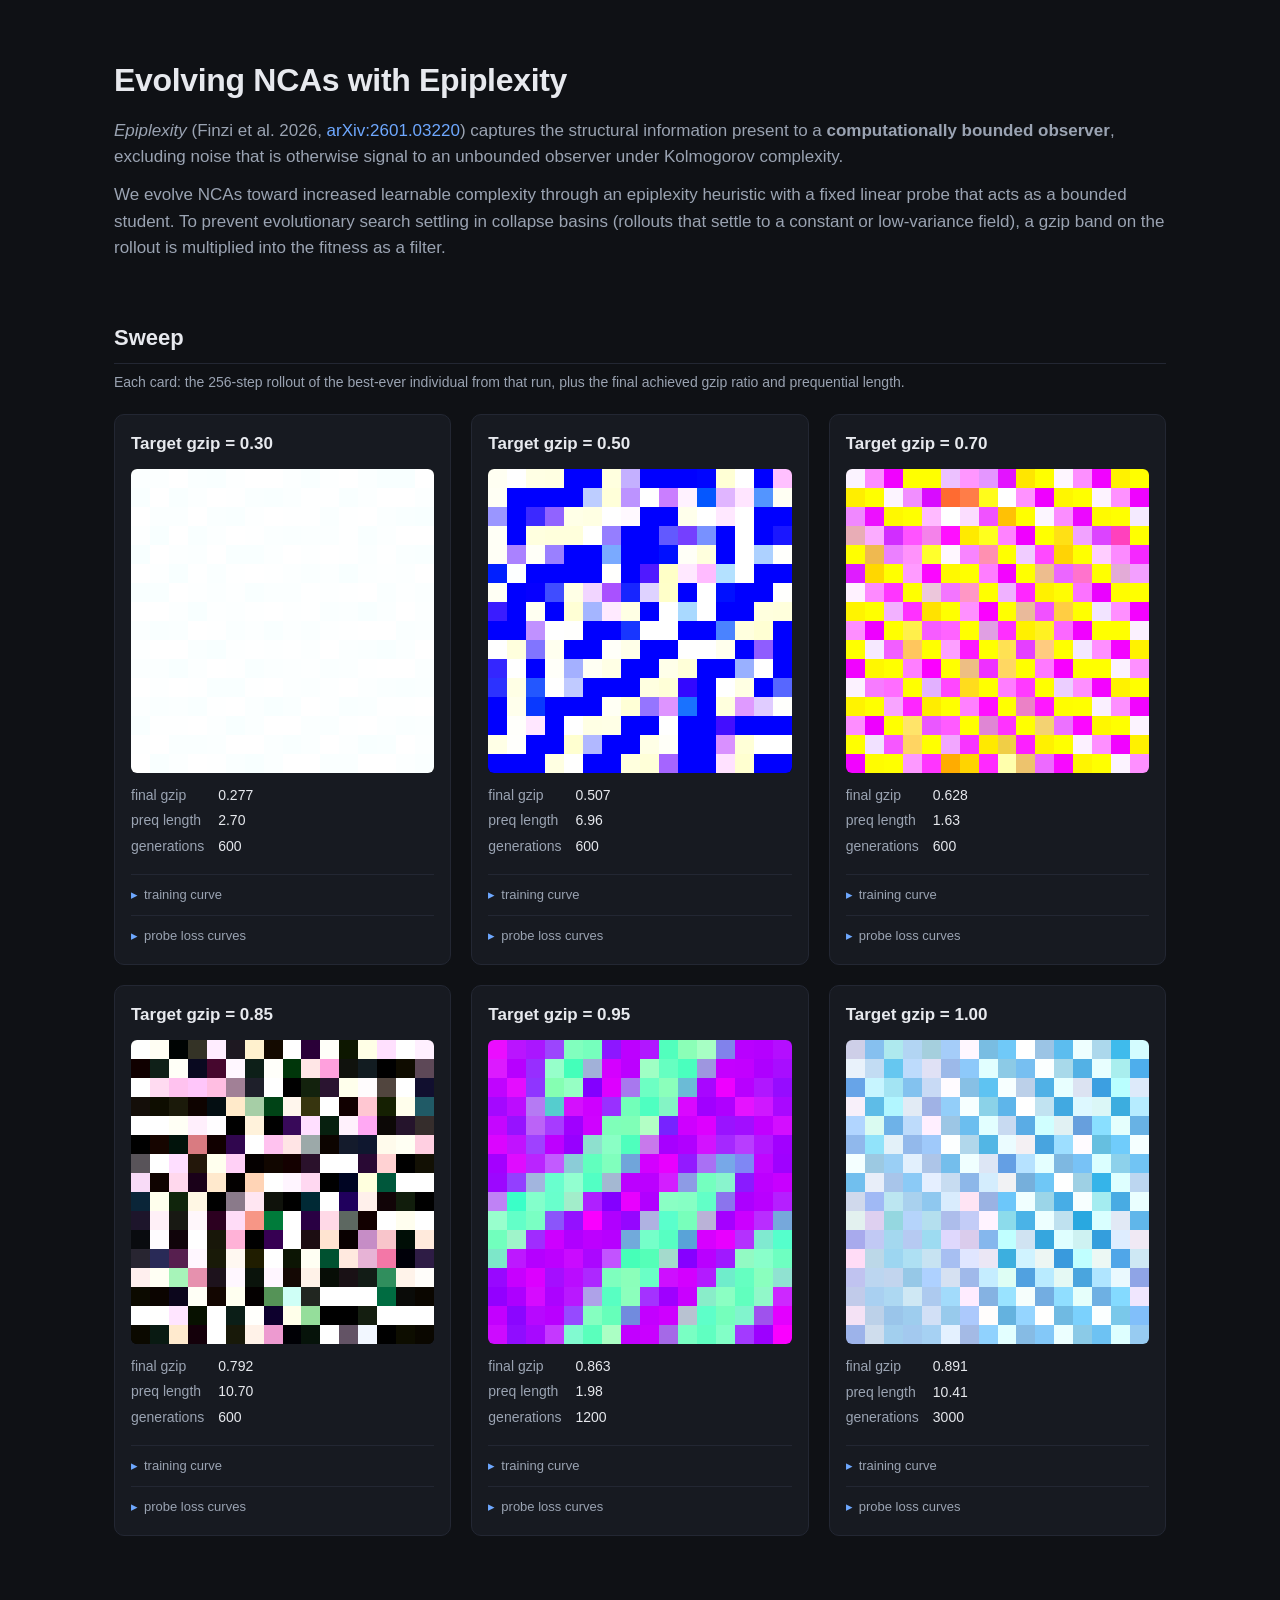
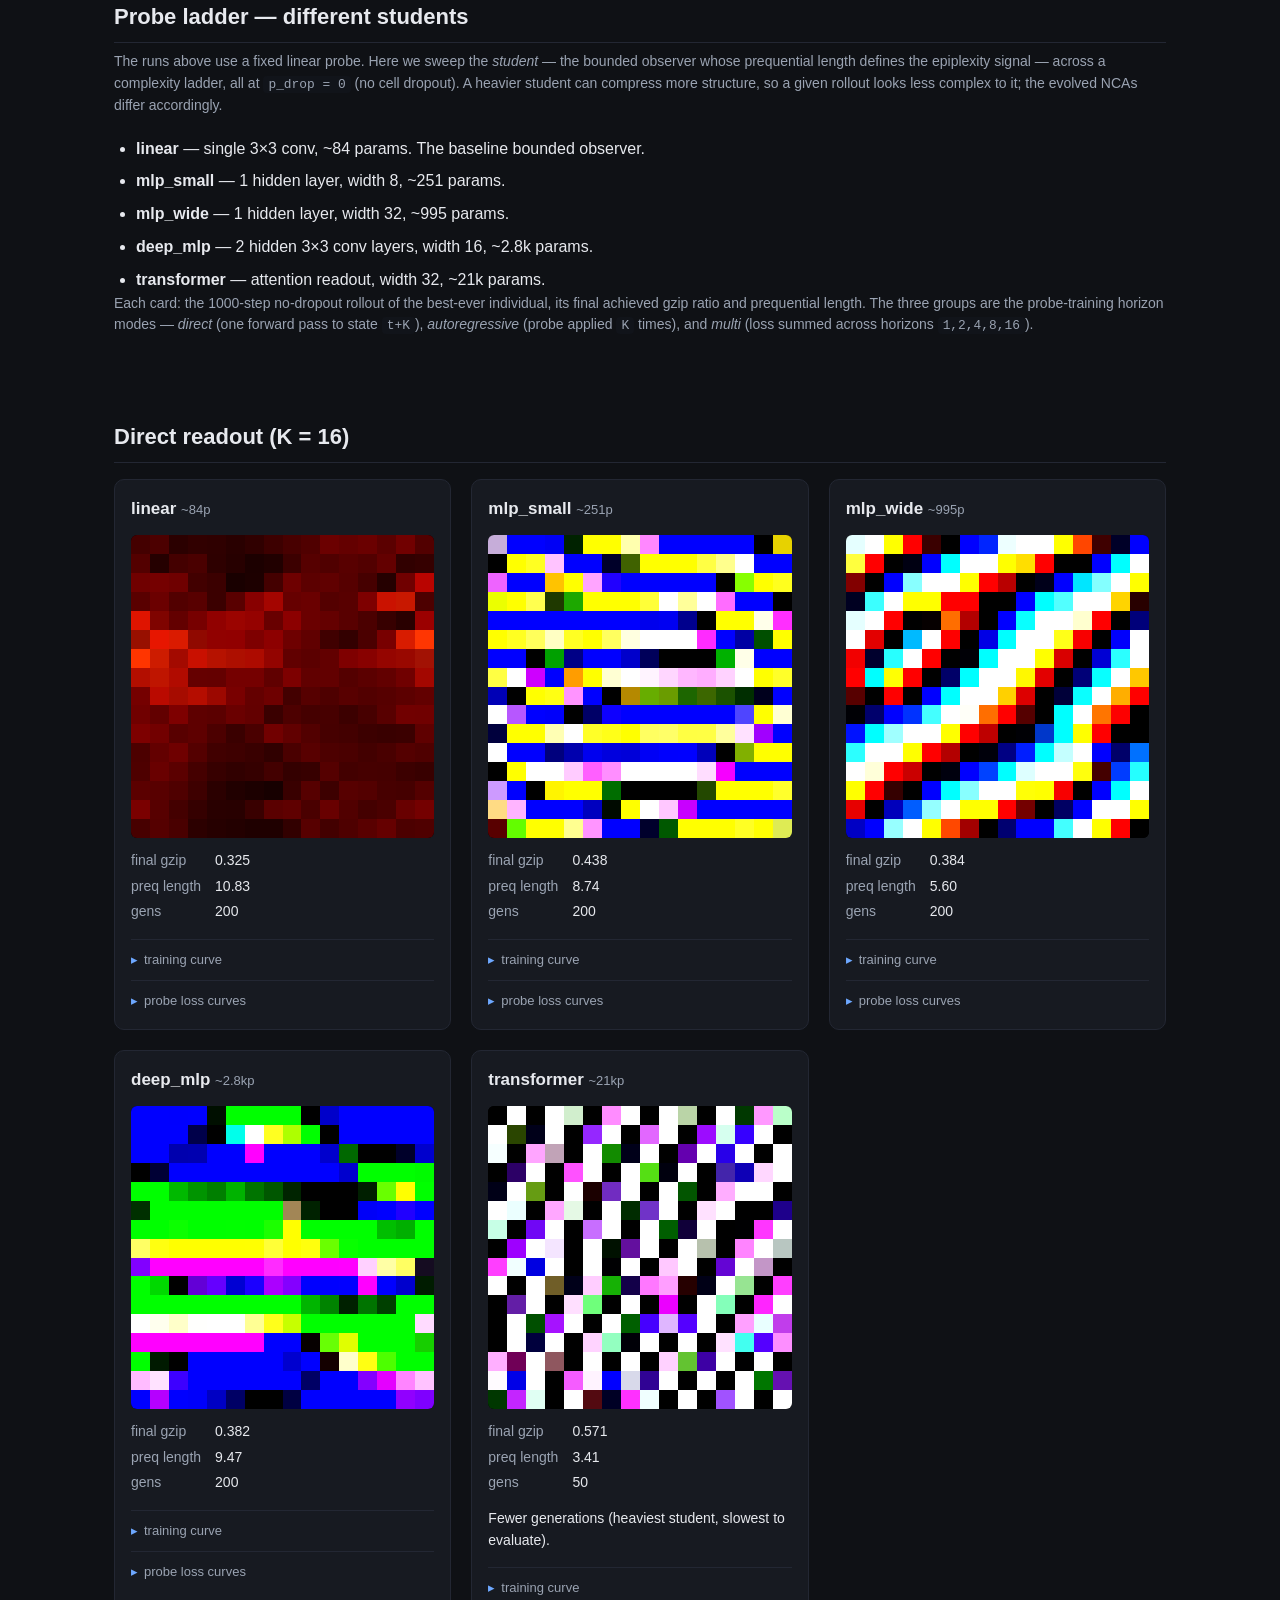
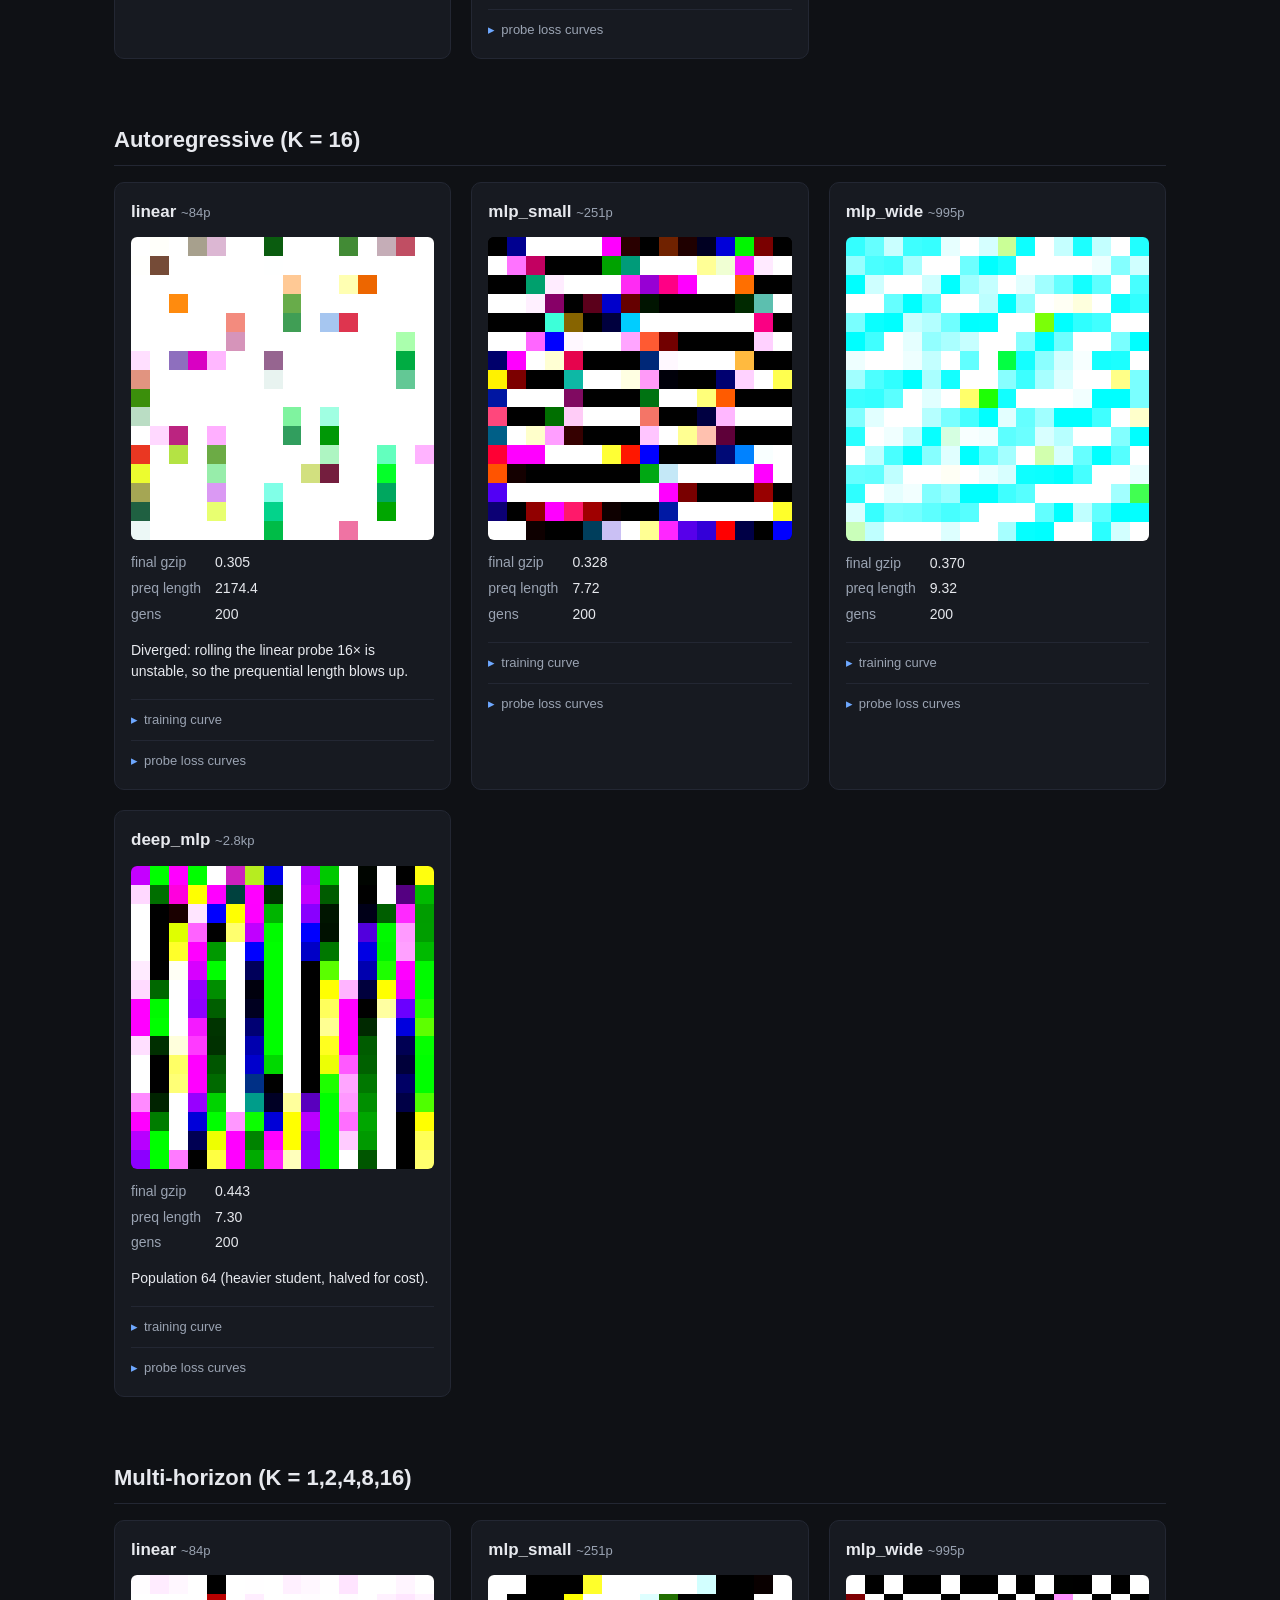
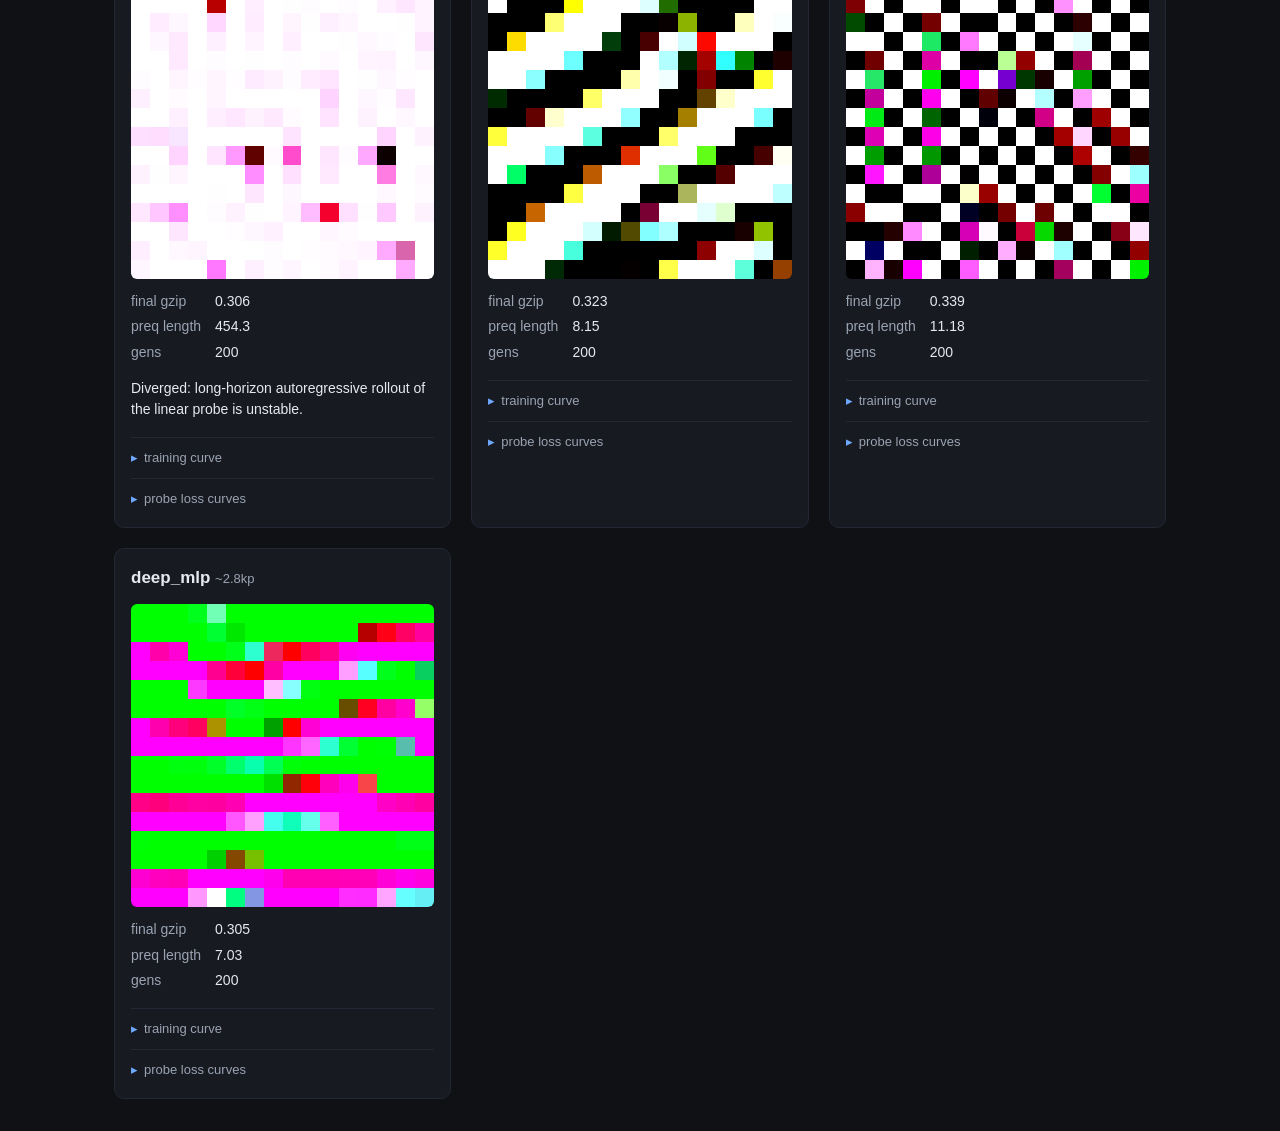
==== index.html @ 1b09385d "Add probe-ladder sweep section (different students) to gh-pages Adds Direct/Autoregressive/Multi-hor" ====
<!doctype html>
<html lang="en">
<head>
<meta charset="utf-8" />
<meta name="viewport" content="width=device-width, initial-scale=1" />
<meta name="robots" content="noindex, nofollow, noarchive, nosnippet" />
<meta name="googlebot" content="noindex, nofollow, noarchive, nosnippet" />
<title>Evolving NCAs with Epiplexity</title>
<link rel="stylesheet" href="style.css" />
</head>
<body>
<header>
  <h1>Evolving NCAs with Epiplexity</h1>
  <p class="lede">
    <em>Epiplexity</em> (Finzi et&nbsp;al.&nbsp;2026,
    <a href="https://arxiv.org/abs/2601.03220">arXiv:2601.03220</a>) captures
    the structural information present to a
    <strong>computationally bounded observer</strong>, excluding noise that
    is otherwise signal to an unbounded observer under Kolmogorov
    complexity.
  </p>
  <p class="lede">
    We evolve NCAs toward increased learnable complexity through an
    epiplexity heuristic with a fixed linear probe that acts as a bounded
    student. To prevent evolutionary search settling in collapse basins
    (rollouts that settle to a constant or low-variance field), a gzip band
    on the rollout is multiplied into the fitness as a filter.
  </p>
</header>

<section class="gallery">
  <h2>Sweep</h2>
  <p class="hint">
    Each card: the 256-step rollout of the best-ever individual from that run,
    plus the final achieved gzip ratio and prequential length.
  </p>

  <div class="cards">

    <article class="card">
      <h3>Target gzip = 0.30</h3>
      <img src="gifs/torch_pdrop0/target03_256.gif" alt="target 0.30 rollout" loading="lazy" />
      <dl>
        <dt>final gzip</dt><dd>0.277</dd>
        <dt>preq length</dt><dd>2.70</dd>
        <dt>generations</dt><dd>600</dd>
      </dl>
      <details class="card-plot">
        <summary>training curve</summary>
        <img src="img/torch_pdrop0/target03_curve.png" alt="target 0.30 training curve" loading="lazy" />
      </details>
      <details class="card-plot">
        <summary>probe loss curves</summary>
        <img src="img/torch_pdrop0/target03_probe.png" alt="target 0.30 probe loss curves" loading="lazy" />
      </details>
    </article>

    <article class="card">
      <h3>Target gzip = 0.50</h3>
      <img src="gifs/torch_pdrop0/target05_256.gif" alt="target 0.50 rollout" loading="lazy" />
      <dl>
        <dt>final gzip</dt><dd>0.507</dd>
        <dt>preq length</dt><dd>6.96</dd>
        <dt>generations</dt><dd>600</dd>
      </dl>
      <details class="card-plot">
        <summary>training curve</summary>
        <img src="img/torch_pdrop0/target05_curve.png" alt="target 0.50 training curve" loading="lazy" />
      </details>
      <details class="card-plot">
        <summary>probe loss curves</summary>
        <img src="img/torch_pdrop0/target05_probe.png" alt="target 0.50 probe loss curves" loading="lazy" />
      </details>
    </article>

    <article class="card">
      <h3>Target gzip = 0.70</h3>
      <img src="gifs/torch_pdrop0/target07_256.gif" alt="target 0.70 rollout" loading="lazy" />
      <dl>
        <dt>final gzip</dt><dd>0.628</dd>
        <dt>preq length</dt><dd>1.63</dd>
        <dt>generations</dt><dd>600</dd>
      </dl>
      <details class="card-plot">
        <summary>training curve</summary>
        <img src="img/torch_pdrop0/target07_curve.png" alt="target 0.70 training curve" loading="lazy" />
      </details>
      <details class="card-plot">
        <summary>probe loss curves</summary>
        <img src="img/torch_pdrop0/target07_probe.png" alt="target 0.70 probe loss curves" loading="lazy" />
      </details>
    </article>

    <article class="card">
      <h3>Target gzip = 0.85</h3>
      <img src="gifs/torch_pdrop0/target085_256.gif" alt="target 0.85 rollout" loading="lazy" />
      <dl>
        <dt>final gzip</dt><dd>0.792</dd>
        <dt>preq length</dt><dd>10.70</dd>
        <dt>generations</dt><dd>600</dd>
      </dl>
      <details class="card-plot">
        <summary>training curve</summary>
        <img src="img/torch_pdrop0/target085_curve.png" alt="target 0.85 training curve" loading="lazy" />
      </details>
      <details class="card-plot">
        <summary>probe loss curves</summary>
        <img src="img/torch_pdrop0/target085_probe.png" alt="target 0.85 probe loss curves" loading="lazy" />
      </details>
    </article>

    <article class="card">
      <h3>Target gzip = 0.95</h3>
      <img src="gifs/torch_pdrop0/target095_256.gif" alt="target 0.95 rollout" loading="lazy" />
      <dl>
        <dt>final gzip</dt><dd>0.863</dd>
        <dt>preq length</dt><dd>1.98</dd>
        <dt>generations</dt><dd>1200</dd>
      </dl>
      <details class="card-plot">
        <summary>training curve</summary>
        <img src="img/torch_pdrop0/target095_curve.png" alt="target 0.95 training curve" loading="lazy" />
      </details>
      <details class="card-plot">
        <summary>probe loss curves</summary>
        <img src="img/torch_pdrop0/target095_probe.png" alt="target 0.95 probe loss curves" loading="lazy" />
      </details>
    </article>

    <article class="card">
      <h3>Target gzip = 1.00</h3>
      <img src="gifs/torch_pdrop0/target10_256.gif" alt="target 1.00 rollout" loading="lazy" />
      <dl>
        <dt>final gzip</dt><dd>0.891</dd>
        <dt>preq length</dt><dd>10.41</dd>
        <dt>generations</dt><dd>3000</dd>
      </dl>
      <details class="card-plot">
        <summary>training curve</summary>
        <img src="img/torch_pdrop0/target10_curve.png" alt="target 1.00 training curve" loading="lazy" />
      </details>
      <details class="card-plot">
        <summary>probe loss curves</summary>
        <img src="img/torch_pdrop0/target10_probe.png" alt="target 1.00 probe loss curves" loading="lazy" />
      </details>
    </article>

  </div>
</section>

<section class="methods">
  <h2>Probe ladder &mdash; different students</h2>
  <p class="hint">
    The runs above use a fixed linear probe. Here we sweep the <em>student</em>
    &mdash; the bounded observer whose prequential length defines the epiplexity
    signal &mdash; across a complexity ladder, all at <code>p_drop = 0</code>
    (no cell dropout). A heavier student can compress more structure, so a given
    rollout looks less complex to it; the evolved NCAs differ accordingly.
  </p>
  <ul>
    <li><strong>linear</strong> &mdash; single 3&times;3 conv, ~84 params. The baseline bounded observer.</li>
    <li><strong>mlp_small</strong> &mdash; 1 hidden layer, width 8, ~251 params.</li>
    <li><strong>mlp_wide</strong> &mdash; 1 hidden layer, width 32, ~995 params.</li>
    <li><strong>deep_mlp</strong> &mdash; 2 hidden 3&times;3 conv layers, width 16, ~2.8k params.</li>
    <li><strong>transformer</strong> &mdash; attention readout, width 32, ~21k params.</li>
  </ul>
  <p class="hint">
    Each card: the 1000-step no-dropout rollout of the best-ever individual,
    its final achieved gzip ratio and prequential length. The three groups are
    the probe-training horizon modes &mdash; <em>direct</em> (one forward pass to
    state <code>t+K</code>), <em>autoregressive</em> (probe applied <code>K</code>
    times), and <em>multi</em> (loss summed across horizons <code>1,2,4,8,16</code>).
  </p>
</section>

<section class="gallery">
  <h2>Direct readout (K = 16)</h2>
  <div class="cards">

    <article class="card">
      <h3>linear <span class="extra-inline">~84p</span></h3>
      <img src="gifs/sweep_pdrop0/linear_direct.gif" alt="linear, direct rollout" loading="lazy" />
      <dl>
        <dt>final gzip</dt><dd>0.325</dd>
        <dt>preq length</dt><dd>10.83</dd>
        <dt>gens</dt><dd>200</dd>
      </dl>
      <details class="card-plot"><summary>training curve</summary><img src="img/sweep_pdrop0/linear_direct_curve.png" alt="linear direct training curve" loading="lazy" /></details>
      <details class="card-plot"><summary>probe loss curves</summary><img src="img/sweep_pdrop0/linear_direct_probe.png" alt="linear direct probe loss curves" loading="lazy" /></details>
    </article>

    <article class="card">
      <h3>mlp_small <span class="extra-inline">~251p</span></h3>
      <img src="gifs/sweep_pdrop0/mlp_small_direct.gif" alt="mlp_small, direct rollout" loading="lazy" />
      <dl>
        <dt>final gzip</dt><dd>0.438</dd>
        <dt>preq length</dt><dd>8.74</dd>
        <dt>gens</dt><dd>200</dd>
      </dl>
      <details class="card-plot"><summary>training curve</summary><img src="img/sweep_pdrop0/mlp_small_direct_curve.png" alt="mlp_small direct training curve" loading="lazy" /></details>
      <details class="card-plot"><summary>probe loss curves</summary><img src="img/sweep_pdrop0/mlp_small_direct_probe.png" alt="mlp_small direct probe loss curves" loading="lazy" /></details>
    </article>

    <article class="card">
      <h3>mlp_wide <span class="extra-inline">~995p</span></h3>
      <img src="gifs/sweep_pdrop0/mlp_wide_direct.gif" alt="mlp_wide, direct rollout" loading="lazy" />
      <dl>
        <dt>final gzip</dt><dd>0.384</dd>
        <dt>preq length</dt><dd>5.60</dd>
        <dt>gens</dt><dd>200</dd>
      </dl>
      <details class="card-plot"><summary>training curve</summary><img src="img/sweep_pdrop0/mlp_wide_direct_curve.png" alt="mlp_wide direct training curve" loading="lazy" /></details>
      <details class="card-plot"><summary>probe loss curves</summary><img src="img/sweep_pdrop0/mlp_wide_direct_probe.png" alt="mlp_wide direct probe loss curves" loading="lazy" /></details>
    </article>

    <article class="card">
      <h3>deep_mlp <span class="extra-inline">~2.8kp</span></h3>
      <img src="gifs/sweep_pdrop0/deep_mlp_direct.gif" alt="deep_mlp, direct rollout" loading="lazy" />
      <dl>
        <dt>final gzip</dt><dd>0.382</dd>
        <dt>preq length</dt><dd>9.47</dd>
        <dt>gens</dt><dd>200</dd>
      </dl>
      <details class="card-plot"><summary>training curve</summary><img src="img/sweep_pdrop0/deep_mlp_direct_curve.png" alt="deep_mlp direct training curve" loading="lazy" /></details>
      <details class="card-plot"><summary>probe loss curves</summary><img src="img/sweep_pdrop0/deep_mlp_direct_probe.png" alt="deep_mlp direct probe loss curves" loading="lazy" /></details>
    </article>

    <article class="card">
      <h3>transformer <span class="extra-inline">~21kp</span></h3>
      <img src="gifs/sweep_pdrop0/transformer_direct.gif" alt="transformer, direct rollout" loading="lazy" />
      <dl>
        <dt>final gzip</dt><dd>0.571</dd>
        <dt>preq length</dt><dd>3.41</dd>
        <dt>gens</dt><dd>50</dd>
      </dl>
      <p class="note">Fewer generations (heaviest student, slowest to evaluate).</p>
      <details class="card-plot"><summary>training curve</summary><img src="img/sweep_pdrop0/transformer_direct_curve.png" alt="transformer direct training curve" loading="lazy" /></details>
      <details class="card-plot"><summary>probe loss curves</summary><img src="img/sweep_pdrop0/transformer_direct_probe.png" alt="transformer direct probe loss curves" loading="lazy" /></details>
    </article>

  </div>
</section>

<section class="gallery">
  <h2>Autoregressive (K = 16)</h2>
  <div class="cards">

    <article class="card">
      <h3>linear <span class="extra-inline">~84p</span></h3>
      <img src="gifs/sweep_pdrop0/linear_ar.gif" alt="linear, autoregressive rollout" loading="lazy" />
      <dl>
        <dt>final gzip</dt><dd>0.305</dd>
        <dt>preq length</dt><dd>2174.4</dd>
        <dt>gens</dt><dd>200</dd>
      </dl>
      <p class="note">Diverged: rolling the linear probe 16&times; is unstable, so the prequential length blows up.</p>
      <details class="card-plot"><summary>training curve</summary><img src="img/sweep_pdrop0/linear_ar_curve.png" alt="linear ar training curve" loading="lazy" /></details>
      <details class="card-plot"><summary>probe loss curves</summary><img src="img/sweep_pdrop0/linear_ar_probe.png" alt="linear ar probe loss curves" loading="lazy" /></details>
    </article>

    <article class="card">
      <h3>mlp_small <span class="extra-inline">~251p</span></h3>
      <img src="gifs/sweep_pdrop0/mlp_small_ar.gif" alt="mlp_small, autoregressive rollout" loading="lazy" />
      <dl>
        <dt>final gzip</dt><dd>0.328</dd>
        <dt>preq length</dt><dd>7.72</dd>
        <dt>gens</dt><dd>200</dd>
      </dl>
      <details class="card-plot"><summary>training curve</summary><img src="img/sweep_pdrop0/mlp_small_ar_curve.png" alt="mlp_small ar training curve" loading="lazy" /></details>
      <details class="card-plot"><summary>probe loss curves</summary><img src="img/sweep_pdrop0/mlp_small_ar_probe.png" alt="mlp_small ar probe loss curves" loading="lazy" /></details>
    </article>

    <article class="card">
      <h3>mlp_wide <span class="extra-inline">~995p</span></h3>
      <img src="gifs/sweep_pdrop0/mlp_wide_ar.gif" alt="mlp_wide, autoregressive rollout" loading="lazy" />
      <dl>
        <dt>final gzip</dt><dd>0.370</dd>
        <dt>preq length</dt><dd>9.32</dd>
        <dt>gens</dt><dd>200</dd>
      </dl>
      <details class="card-plot"><summary>training curve</summary><img src="img/sweep_pdrop0/mlp_wide_ar_curve.png" alt="mlp_wide ar training curve" loading="lazy" /></details>
      <details class="card-plot"><summary>probe loss curves</summary><img src="img/sweep_pdrop0/mlp_wide_ar_probe.png" alt="mlp_wide ar probe loss curves" loading="lazy" /></details>
    </article>

    <article class="card">
      <h3>deep_mlp <span class="extra-inline">~2.8kp</span></h3>
      <img src="gifs/sweep_pdrop0/deep_mlp_ar.gif" alt="deep_mlp, autoregressive rollout" loading="lazy" />
      <dl>
        <dt>final gzip</dt><dd>0.443</dd>
        <dt>preq length</dt><dd>7.30</dd>
        <dt>gens</dt><dd>200</dd>
      </dl>
      <p class="note">Population 64 (heavier student, halved for cost).</p>
      <details class="card-plot"><summary>training curve</summary><img src="img/sweep_pdrop0/deep_mlp_ar_curve.png" alt="deep_mlp ar training curve" loading="lazy" /></details>
      <details class="card-plot"><summary>probe loss curves</summary><img src="img/sweep_pdrop0/deep_mlp_ar_probe.png" alt="deep_mlp ar probe loss curves" loading="lazy" /></details>
    </article>

  </div>
</section>

<section class="gallery">
  <h2>Multi-horizon (K = 1,2,4,8,16)</h2>
  <div class="cards">

    <article class="card">
      <h3>linear <span class="extra-inline">~84p</span></h3>
      <img src="gifs/sweep_pdrop0/linear_multi.gif" alt="linear, multi-horizon rollout" loading="lazy" />
      <dl>
        <dt>final gzip</dt><dd>0.306</dd>
        <dt>preq length</dt><dd>454.3</dd>
        <dt>gens</dt><dd>200</dd>
      </dl>
      <p class="note">Diverged: long-horizon autoregressive rollout of the linear probe is unstable.</p>
      <details class="card-plot"><summary>training curve</summary><img src="img/sweep_pdrop0/linear_multi_curve.png" alt="linear multi training curve" loading="lazy" /></details>
      <details class="card-plot"><summary>probe loss curves</summary><img src="img/sweep_pdrop0/linear_multi_probe.png" alt="linear multi probe loss curves" loading="lazy" /></details>
    </article>

    <article class="card">
      <h3>mlp_small <span class="extra-inline">~251p</span></h3>
      <img src="gifs/sweep_pdrop0/mlp_small_multi.gif" alt="mlp_small, multi-horizon rollout" loading="lazy" />
      <dl>
        <dt>final gzip</dt><dd>0.323</dd>
        <dt>preq length</dt><dd>8.15</dd>
        <dt>gens</dt><dd>200</dd>
      </dl>
      <details class="card-plot"><summary>training curve</summary><img src="img/sweep_pdrop0/mlp_small_multi_curve.png" alt="mlp_small multi training curve" loading="lazy" /></details>
      <details class="card-plot"><summary>probe loss curves</summary><img src="img/sweep_pdrop0/mlp_small_multi_probe.png" alt="mlp_small multi probe loss curves" loading="lazy" /></details>
    </article>

    <article class="card">
      <h3>mlp_wide <span class="extra-inline">~995p</span></h3>
      <img src="gifs/sweep_pdrop0/mlp_wide_multi.gif" alt="mlp_wide, multi-horizon rollout" loading="lazy" />
      <dl>
        <dt>final gzip</dt><dd>0.339</dd>
        <dt>preq length</dt><dd>11.18</dd>
        <dt>gens</dt><dd>200</dd>
      </dl>
      <details class="card-plot"><summary>training curve</summary><img src="img/sweep_pdrop0/mlp_wide_multi_curve.png" alt="mlp_wide multi training curve" loading="lazy" /></details>
      <details class="card-plot"><summary>probe loss curves</summary><img src="img/sweep_pdrop0/mlp_wide_multi_probe.png" alt="mlp_wide multi probe loss curves" loading="lazy" /></details>
    </article>

    <article class="card">
      <h3>deep_mlp <span class="extra-inline">~2.8kp</span></h3>
      <img src="gifs/sweep_pdrop0/deep_mlp_multi.gif" alt="deep_mlp, multi-horizon rollout" loading="lazy" />
      <dl>
        <dt>final gzip</dt><dd>0.305</dd>
        <dt>preq length</dt><dd>7.03</dd>
        <dt>gens</dt><dd>200</dd>
      </dl>
      <details class="card-plot"><summary>training curve</summary><img src="img/sweep_pdrop0/deep_mlp_multi_curve.png" alt="deep_mlp multi training curve" loading="lazy" /></details>
      <details class="card-plot"><summary>probe loss curves</summary><img src="img/sweep_pdrop0/deep_mlp_multi_probe.png" alt="deep_mlp multi probe loss curves" loading="lazy" /></details>
    </article>

  </div>
</section>

</body>
</html>
---- style.css ----
:root {
  --bg: #0f1115;
  --panel: #171a21;
  --fg: #e7e9ee;
  --muted: #9aa3b2;
  --accent: #6ea8ff;
  --border: #232733;
  --code-bg: #11141a;
}

* { box-sizing: border-box; }

html, body {
  margin: 0;
  padding: 0;
  background: var(--bg);
  color: var(--fg);
  font: 16px/1.55 -apple-system, BlinkMacSystemFont, "Segoe UI", Roboto, Helvetica, Arial, sans-serif;
}

a { color: var(--accent); text-decoration: none; }
a:hover { text-decoration: underline; }

code {
  background: var(--code-bg);
  padding: 1px 5px;
  border-radius: 4px;
  font-size: 0.92em;
  font-family: ui-monospace, SFMono-Regular, Menlo, Consolas, monospace;
}

header, section, footer {
  max-width: 1100px;
  margin: 0 auto;
  padding: 32px 24px;
}

header { padding-top: 56px; padding-bottom: 16px; }

h1 {
  margin: 0 0 12px;
  font-size: 32px;
  letter-spacing: -0.01em;
}

h2 {
  margin: 0 0 16px;
  font-size: 22px;
  border-bottom: 1px solid var(--border);
  padding-bottom: 8px;
}

h3 {
  margin: 0 0 12px;
  font-size: 17px;
}

.lede {
  color: var(--muted);
  font-size: 17px;
  margin: 0 0 12px;
}

.meta {
  color: var(--muted);
  font-size: 14px;
  margin: 0;
}

.methods ul,
.findings ul {
  padding-left: 22px;
  margin: 0;
}

.methods li,
.findings li {
  margin-bottom: 8px;
}

.hint {
  color: var(--muted);
  font-size: 14px;
  margin: -8px 0 20px;
}

.cards {
  display: grid;
  grid-template-columns: repeat(auto-fill, minmax(320px, 1fr));
  gap: 20px;
}

.card {
  background: var(--panel);
  border: 1px solid var(--border);
  border-radius: 10px;
  padding: 16px;
  display: flex;
  flex-direction: column;
}

.card img {
  width: 100%;
  height: auto;
  border-radius: 6px;
  background: #000;
  image-rendering: pixelated;
}

.card dl {
  display: grid;
  grid-template-columns: max-content auto;
  gap: 4px 14px;
  margin: 12px 0 8px;
  font-size: 14px;
}

.card dt { color: var(--muted); }
.card dd { margin: 0; font-variant-numeric: tabular-nums; }

.card .note {
  color: var(--fg);
  font-size: 14px;
  margin: 6px 0 8px;
}

.extra-inline {
  color: var(--muted);
  font-size: 13px;
  font-weight: normal;
  font-variant-numeric: tabular-nums;
}

.card .extra {
  color: var(--muted);
  font-size: 13px;
  margin: auto 0 0;
  padding-top: 8px;
  border-top: 1px solid var(--border);
}

.card-plot {
  margin-top: 8px;
  border-top: 1px solid var(--border);
  padding-top: 8px;
}

.card-plot > summary {
  cursor: pointer;
  color: var(--muted);
  font-size: 13px;
  list-style: none;
  user-select: none;
  padding: 2px 0;
}

.card-plot > summary::-webkit-details-marker { display: none; }

.card-plot > summary::before {
  content: "\25B8";
  display: inline-block;
  width: 1em;
  transition: transform 0.15s ease;
  color: var(--accent);
}

.card-plot[open] > summary::before { transform: rotate(90deg); }

.card-plot > summary:hover { color: var(--fg); }

.card-plot > img {
  width: 100%;
  height: auto;
  border-radius: 6px;
  background: #fff;
  margin-top: 8px;
}

footer {
  color: var(--muted);
  font-size: 13px;
  border-top: 1px solid var(--border);
  margin-top: 24px;
}
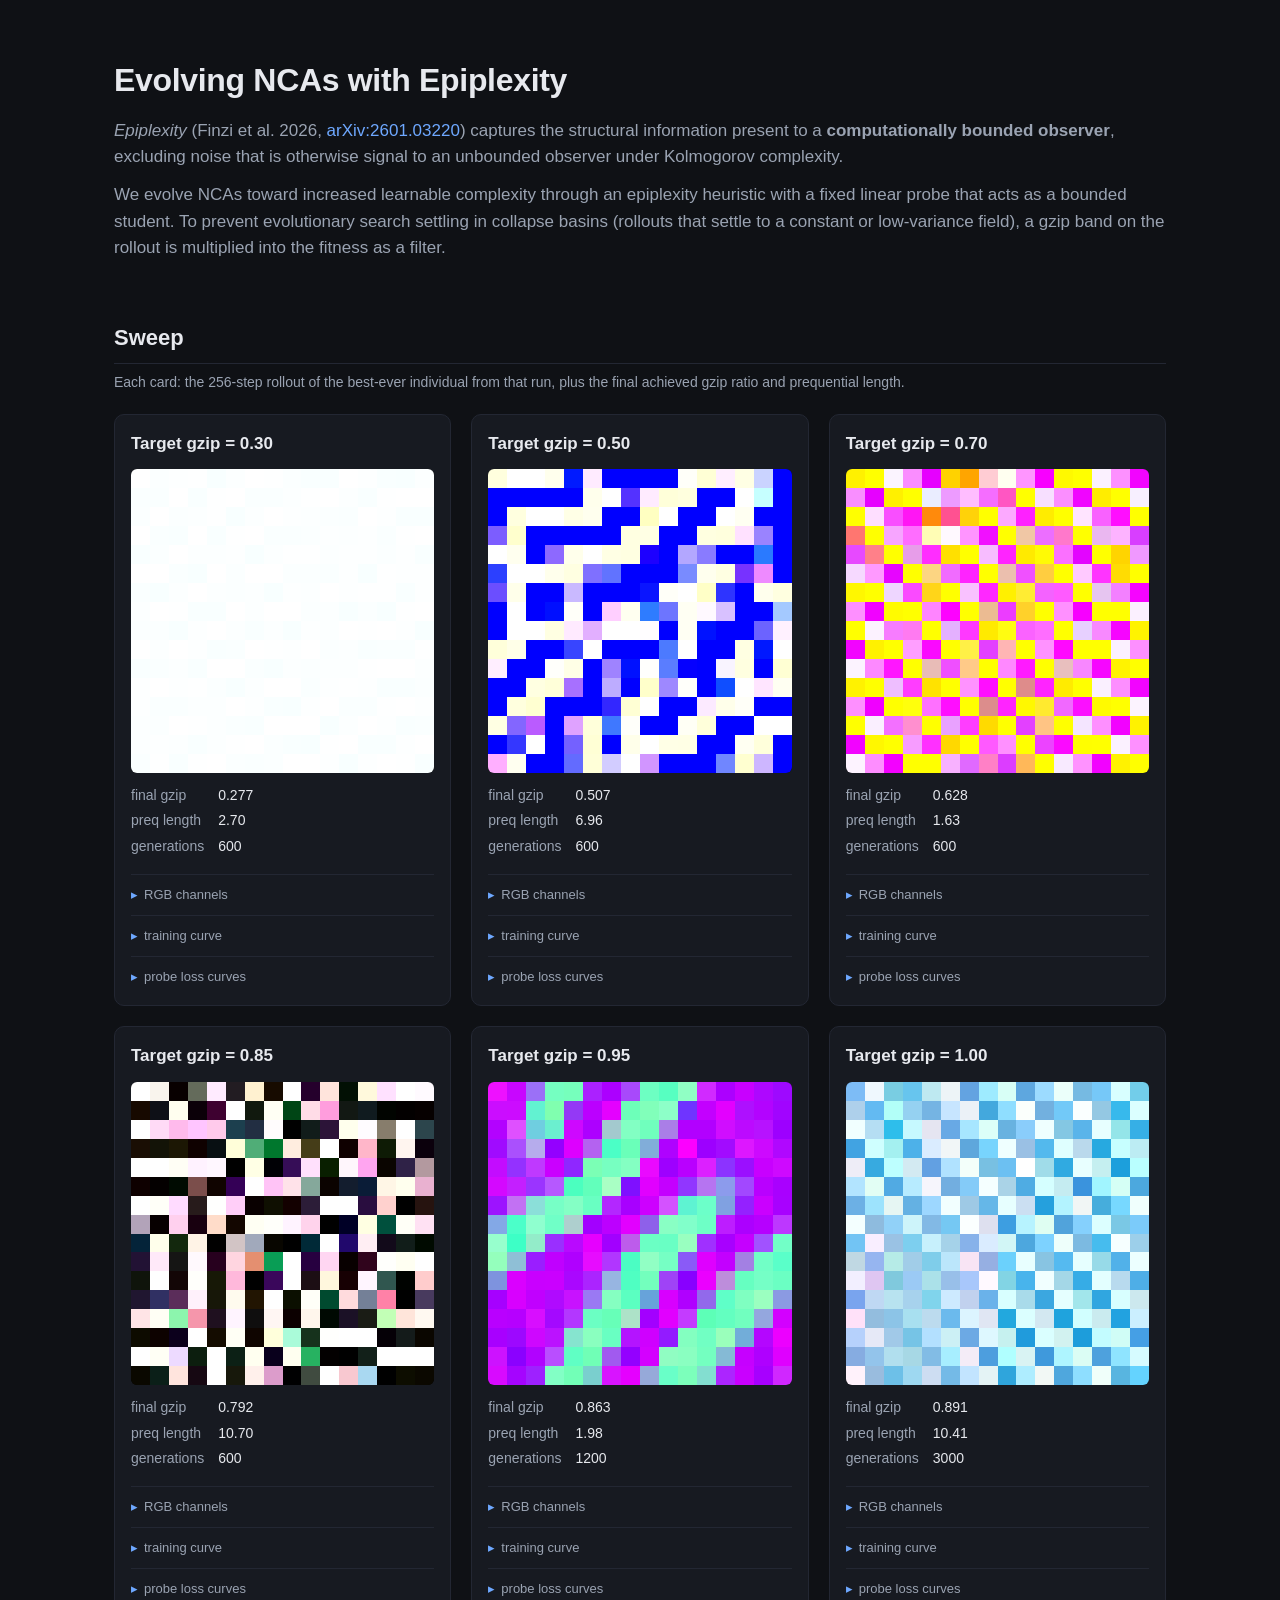
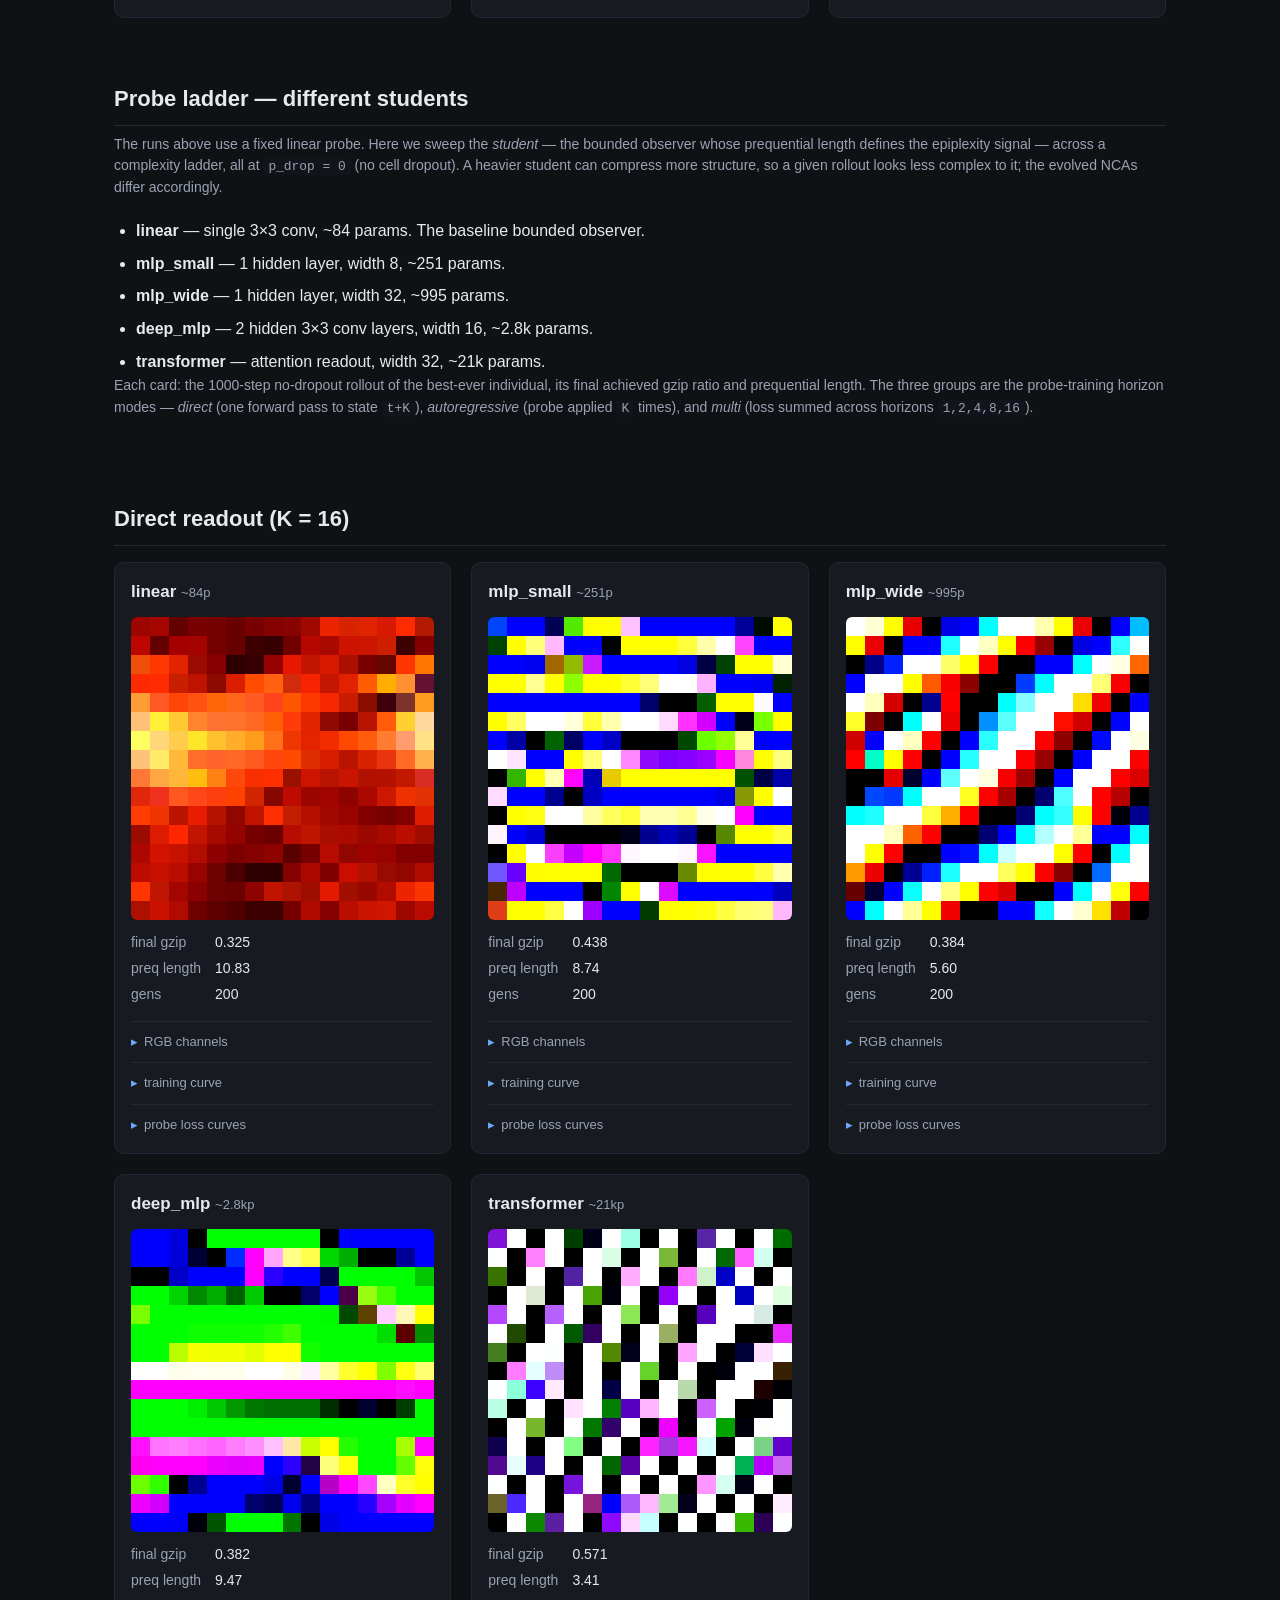
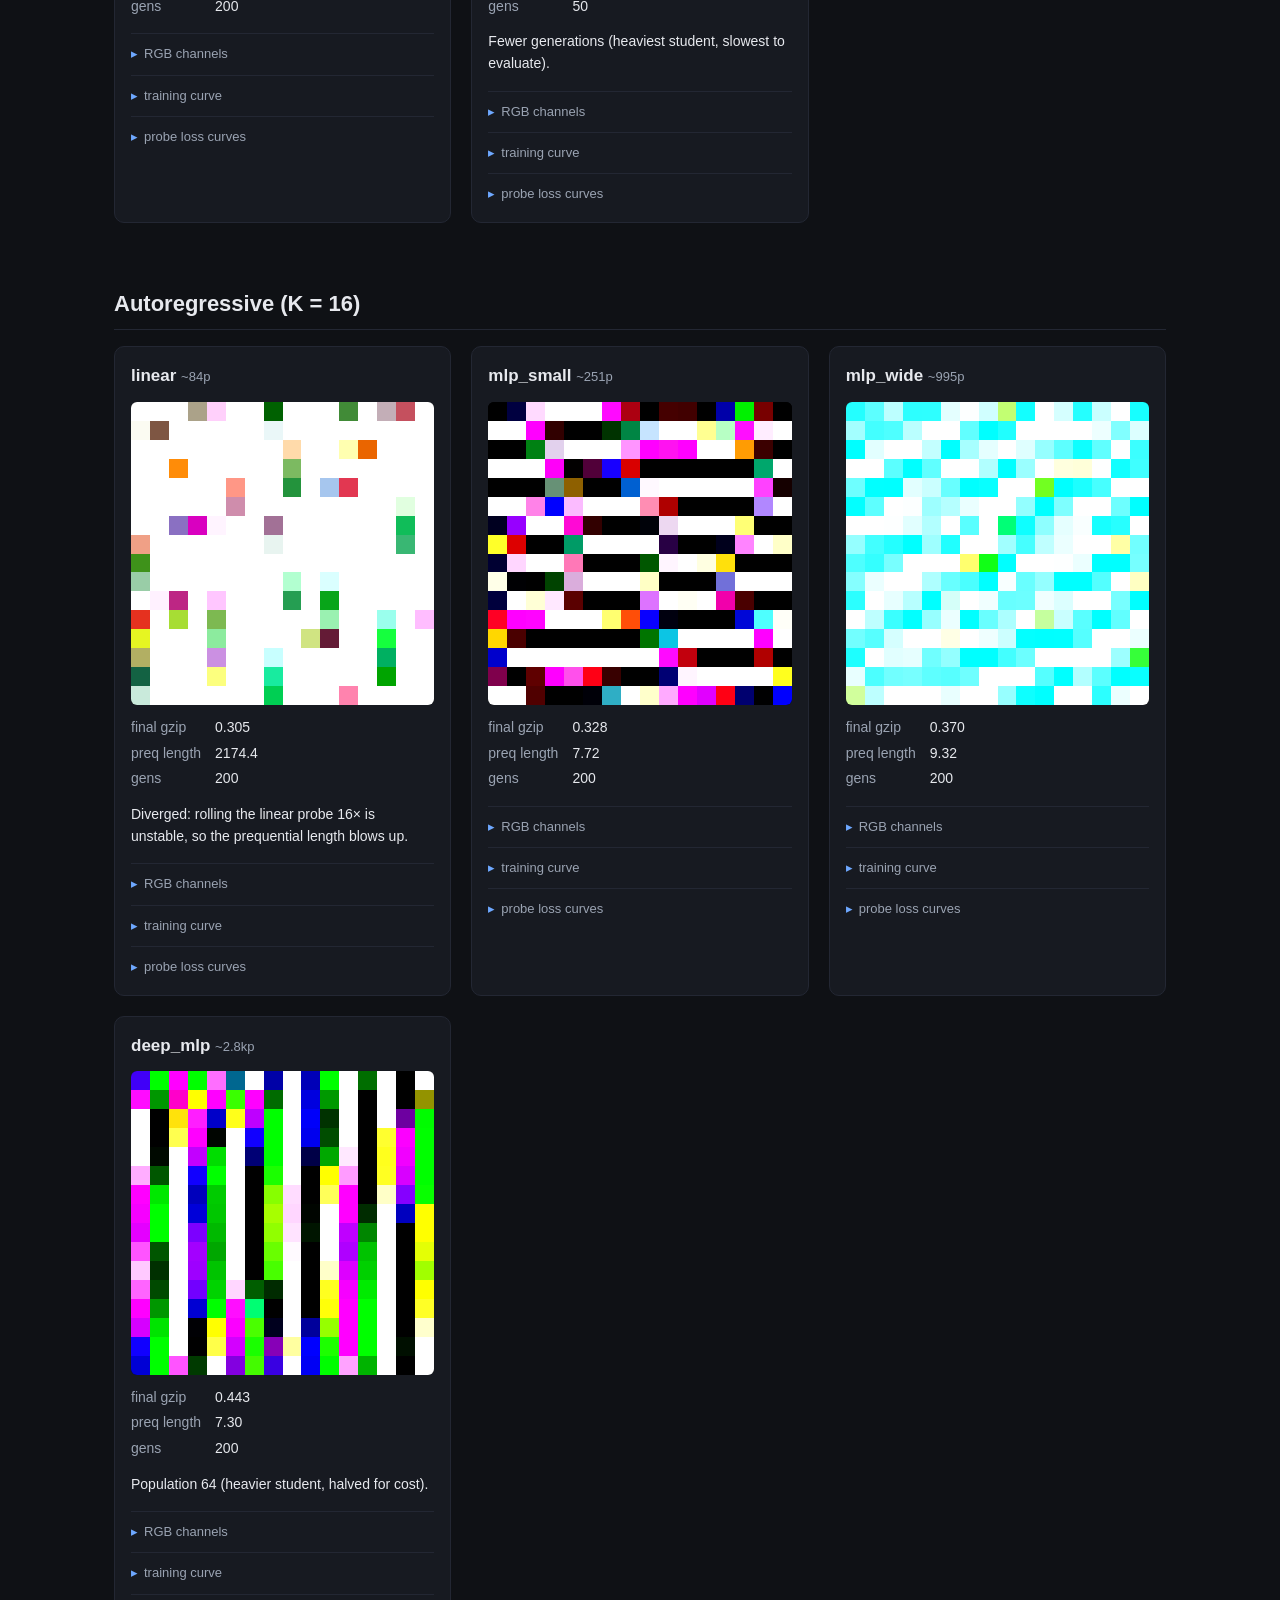
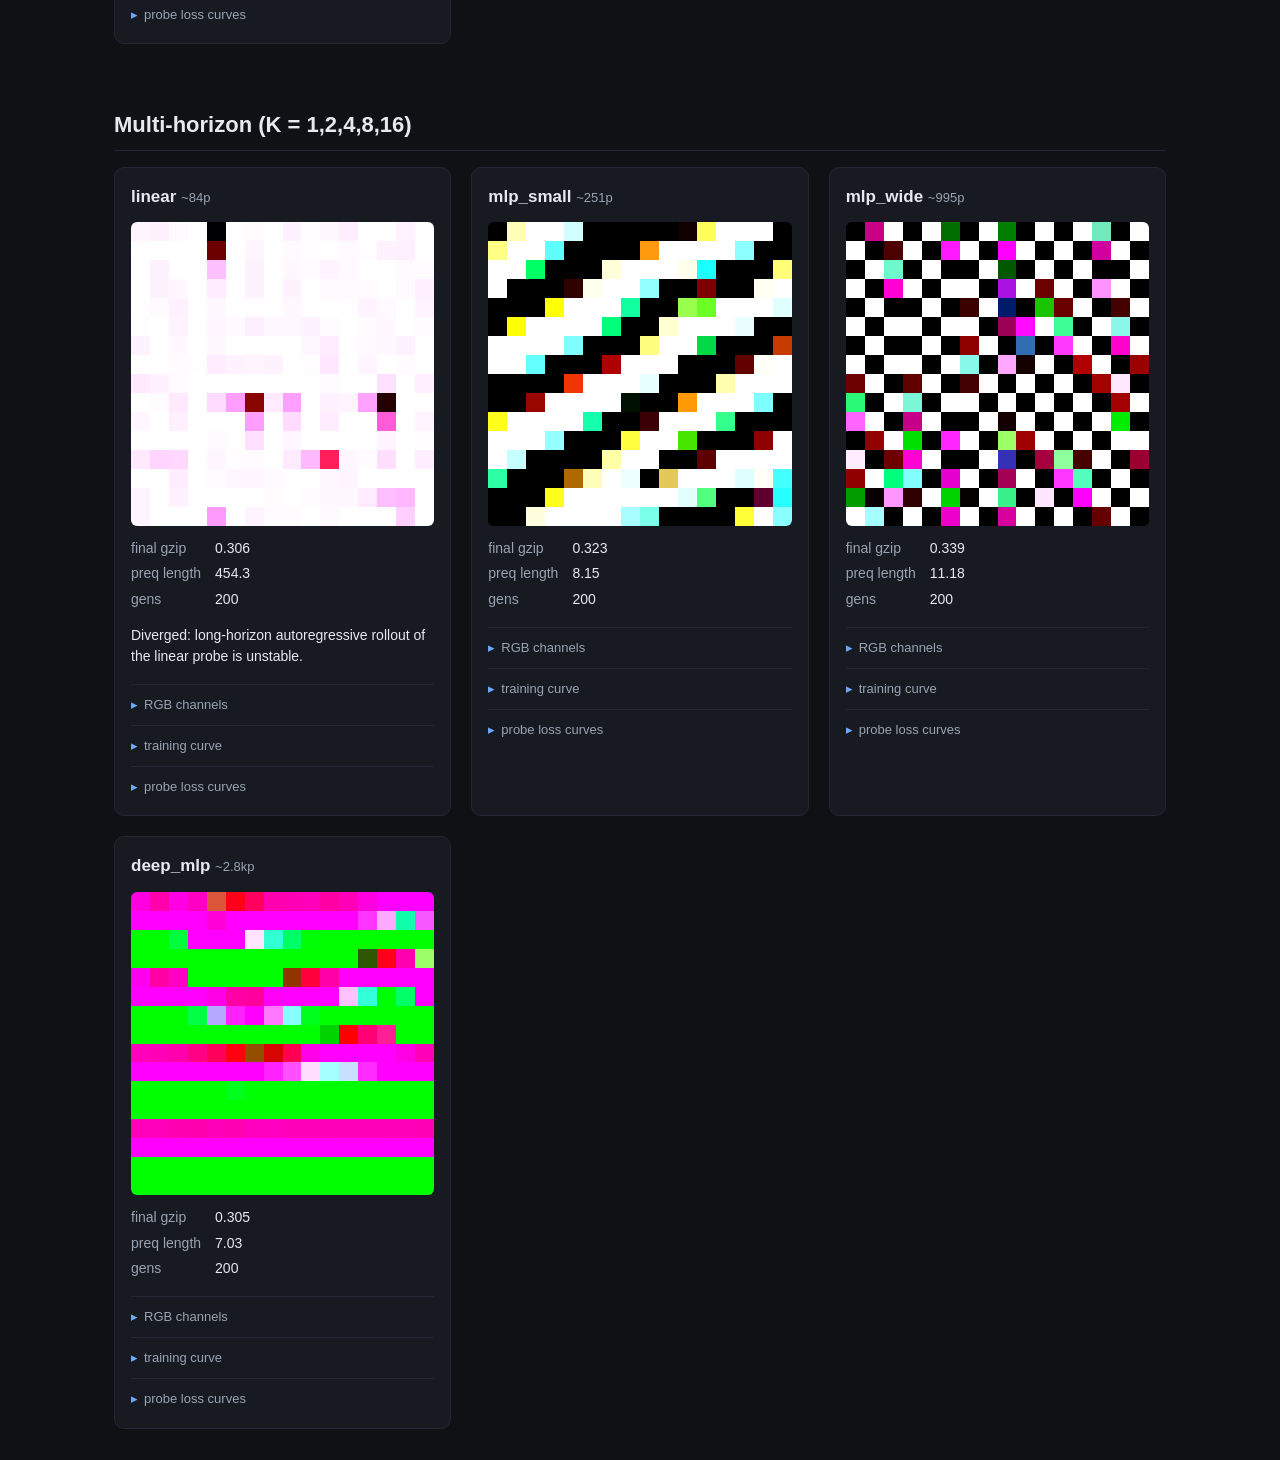
==== commit 27a8b300: "Add per-channel (R/G/B) decomposition GIFs for pdrop0 runs Adds channel-decomposition rows to the to" ====
--- a/index.html
+++ b/index.html
@@ -39,13 +39,23 @@
 
     <article class="card">
       <h3>Target gzip = 0.30</h3>
-      <img src="gifs/torch_pdrop0/target03_256.gif" alt="target 0.30 rollout" loading="lazy" />
+      <div class="player" data-gif="gifs/torch_pdrop0/target03_256.gif">
+        <img src="gifs/torch_pdrop0/target03_256.gif" alt="target 0.30 rollout" loading="lazy" />
+        <div class="player-ctrls">
+          <button class="pause-btn" type="button" aria-label="Pause or resume target 0.30 rollout" title="Pause / play">&#9208;</button>
+          <button class="replay-btn" type="button" aria-label="Replay target 0.30 rollout from start" title="Replay from t₀">&#8635;</button>
+        </div>
+      </div>
       <dl>
         <dt>final gzip</dt><dd>0.277</dd>
         <dt>preq length</dt><dd>2.70</dd>
         <dt>generations</dt><dd>600</dd>
       </dl>
       <details class="card-plot">
+        <summary>RGB channels</summary>
+        <div class="chrow"><figure class="chcol"><img src="gifs/torch_pdrop0/channels/target03_r.gif" alt="target 0.30 R channel" loading="lazy" /><figcaption>R</figcaption></figure><figure class="chcol"><img src="gifs/torch_pdrop0/channels/target03_g.gif" alt="target 0.30 G channel" loading="lazy" /><figcaption>G</figcaption></figure><figure class="chcol"><img src="gifs/torch_pdrop0/channels/target03_b.gif" alt="target 0.30 B channel" loading="lazy" /><figcaption>B</figcaption></figure></div>
+      </details>
+      <details class="card-plot">
         <summary>training curve</summary>
         <img src="img/torch_pdrop0/target03_curve.png" alt="target 0.30 training curve" loading="lazy" />
       </details>
@@ -57,13 +67,23 @@
 
     <article class="card">
       <h3>Target gzip = 0.50</h3>
-      <img src="gifs/torch_pdrop0/target05_256.gif" alt="target 0.50 rollout" loading="lazy" />
+      <div class="player" data-gif="gifs/torch_pdrop0/target05_256.gif">
+        <img src="gifs/torch_pdrop0/target05_256.gif" alt="target 0.50 rollout" loading="lazy" />
+        <div class="player-ctrls">
+          <button class="pause-btn" type="button" aria-label="Pause or resume target 0.50 rollout" title="Pause / play">&#9208;</button>
+          <button class="replay-btn" type="button" aria-label="Replay target 0.50 rollout from start" title="Replay from t₀">&#8635;</button>
+        </div>
+      </div>
       <dl>
         <dt>final gzip</dt><dd>0.507</dd>
         <dt>preq length</dt><dd>6.96</dd>
         <dt>generations</dt><dd>600</dd>
       </dl>
       <details class="card-plot">
+        <summary>RGB channels</summary>
+        <div class="chrow"><figure class="chcol"><img src="gifs/torch_pdrop0/channels/target05_r.gif" alt="target 0.50 R channel" loading="lazy" /><figcaption>R</figcaption></figure><figure class="chcol"><img src="gifs/torch_pdrop0/channels/target05_g.gif" alt="target 0.50 G channel" loading="lazy" /><figcaption>G</figcaption></figure><figure class="chcol"><img src="gifs/torch_pdrop0/channels/target05_b.gif" alt="target 0.50 B channel" loading="lazy" /><figcaption>B</figcaption></figure></div>
+      </details>
+      <details class="card-plot">
         <summary>training curve</summary>
         <img src="img/torch_pdrop0/target05_curve.png" alt="target 0.50 training curve" loading="lazy" />
       </details>
@@ -75,13 +95,23 @@
 
     <article class="card">
       <h3>Target gzip = 0.70</h3>
-      <img src="gifs/torch_pdrop0/target07_256.gif" alt="target 0.70 rollout" loading="lazy" />
+      <div class="player" data-gif="gifs/torch_pdrop0/target07_256.gif">
+        <img src="gifs/torch_pdrop0/target07_256.gif" alt="target 0.70 rollout" loading="lazy" />
+        <div class="player-ctrls">
+          <button class="pause-btn" type="button" aria-label="Pause or resume target 0.70 rollout" title="Pause / play">&#9208;</button>
+          <button class="replay-btn" type="button" aria-label="Replay target 0.70 rollout from start" title="Replay from t₀">&#8635;</button>
+        </div>
+      </div>
       <dl>
         <dt>final gzip</dt><dd>0.628</dd>
         <dt>preq length</dt><dd>1.63</dd>
         <dt>generations</dt><dd>600</dd>
       </dl>
       <details class="card-plot">
+        <summary>RGB channels</summary>
+        <div class="chrow"><figure class="chcol"><img src="gifs/torch_pdrop0/channels/target07_r.gif" alt="target 0.70 R channel" loading="lazy" /><figcaption>R</figcaption></figure><figure class="chcol"><img src="gifs/torch_pdrop0/channels/target07_g.gif" alt="target 0.70 G channel" loading="lazy" /><figcaption>G</figcaption></figure><figure class="chcol"><img src="gifs/torch_pdrop0/channels/target07_b.gif" alt="target 0.70 B channel" loading="lazy" /><figcaption>B</figcaption></figure></div>
+      </details>
+      <details class="card-plot">
         <summary>training curve</summary>
         <img src="img/torch_pdrop0/target07_curve.png" alt="target 0.70 training curve" loading="lazy" />
       </details>
@@ -93,13 +123,23 @@
 
     <article class="card">
       <h3>Target gzip = 0.85</h3>
-      <img src="gifs/torch_pdrop0/target085_256.gif" alt="target 0.85 rollout" loading="lazy" />
+      <div class="player" data-gif="gifs/torch_pdrop0/target085_256.gif">
+        <img src="gifs/torch_pdrop0/target085_256.gif" alt="target 0.85 rollout" loading="lazy" />
+        <div class="player-ctrls">
+          <button class="pause-btn" type="button" aria-label="Pause or resume target 0.85 rollout" title="Pause / play">&#9208;</button>
+          <button class="replay-btn" type="button" aria-label="Replay target 0.85 rollout from start" title="Replay from t₀">&#8635;</button>
+        </div>
+      </div>
       <dl>
         <dt>final gzip</dt><dd>0.792</dd>
         <dt>preq length</dt><dd>10.70</dd>
         <dt>generations</dt><dd>600</dd>
       </dl>
       <details class="card-plot">
+        <summary>RGB channels</summary>
+        <div class="chrow"><figure class="chcol"><img src="gifs/torch_pdrop0/channels/target085_r.gif" alt="target 0.85 R channel" loading="lazy" /><figcaption>R</figcaption></figure><figure class="chcol"><img src="gifs/torch_pdrop0/channels/target085_g.gif" alt="target 0.85 G channel" loading="lazy" /><figcaption>G</figcaption></figure><figure class="chcol"><img src="gifs/torch_pdrop0/channels/target085_b.gif" alt="target 0.85 B channel" loading="lazy" /><figcaption>B</figcaption></figure></div>
+      </details>
+      <details class="card-plot">
         <summary>training curve</summary>
         <img src="img/torch_pdrop0/target085_curve.png" alt="target 0.85 training curve" loading="lazy" />
       </details>
@@ -111,13 +151,23 @@
 
     <article class="card">
       <h3>Target gzip = 0.95</h3>
-      <img src="gifs/torch_pdrop0/target095_256.gif" alt="target 0.95 rollout" loading="lazy" />
+      <div class="player" data-gif="gifs/torch_pdrop0/target095_256.gif">
+        <img src="gifs/torch_pdrop0/target095_256.gif" alt="target 0.95 rollout" loading="lazy" />
+        <div class="player-ctrls">
+          <button class="pause-btn" type="button" aria-label="Pause or resume target 0.95 rollout" title="Pause / play">&#9208;</button>
+          <button class="replay-btn" type="button" aria-label="Replay target 0.95 rollout from start" title="Replay from t₀">&#8635;</button>
+        </div>
+      </div>
       <dl>
         <dt>final gzip</dt><dd>0.863</dd>
         <dt>preq length</dt><dd>1.98</dd>
         <dt>generations</dt><dd>1200</dd>
       </dl>
       <details class="card-plot">
+        <summary>RGB channels</summary>
+        <div class="chrow"><figure class="chcol"><img src="gifs/torch_pdrop0/channels/target095_r.gif" alt="target 0.95 R channel" loading="lazy" /><figcaption>R</figcaption></figure><figure class="chcol"><img src="gifs/torch_pdrop0/channels/target095_g.gif" alt="target 0.95 G channel" loading="lazy" /><figcaption>G</figcaption></figure><figure class="chcol"><img src="gifs/torch_pdrop0/channels/target095_b.gif" alt="target 0.95 B channel" loading="lazy" /><figcaption>B</figcaption></figure></div>
+      </details>
+      <details class="card-plot">
         <summary>training curve</summary>
         <img src="img/torch_pdrop0/target095_curve.png" alt="target 0.95 training curve" loading="lazy" />
       </details>
@@ -129,12 +179,22 @@
 
     <article class="card">
       <h3>Target gzip = 1.00</h3>
-      <img src="gifs/torch_pdrop0/target10_256.gif" alt="target 1.00 rollout" loading="lazy" />
+      <div class="player" data-gif="gifs/torch_pdrop0/target10_256.gif">
+        <img src="gifs/torch_pdrop0/target10_256.gif" alt="target 1.00 rollout" loading="lazy" />
+        <div class="player-ctrls">
+          <button class="pause-btn" type="button" aria-label="Pause or resume target 1.00 rollout" title="Pause / play">&#9208;</button>
+          <button class="replay-btn" type="button" aria-label="Replay target 1.00 rollout from start" title="Replay from t₀">&#8635;</button>
+        </div>
+      </div>
       <dl>
         <dt>final gzip</dt><dd>0.891</dd>
         <dt>preq length</dt><dd>10.41</dd>
         <dt>generations</dt><dd>3000</dd>
       </dl>
+      <details class="card-plot">
+        <summary>RGB channels</summary>
+        <div class="chrow"><figure class="chcol"><img src="gifs/torch_pdrop0/channels/target10_r.gif" alt="target 1.00 R channel" loading="lazy" /><figcaption>R</figcaption></figure><figure class="chcol"><img src="gifs/torch_pdrop0/channels/target10_g.gif" alt="target 1.00 G channel" loading="lazy" /><figcaption>G</figcaption></figure><figure class="chcol"><img src="gifs/torch_pdrop0/channels/target10_b.gif" alt="target 1.00 B channel" loading="lazy" /><figcaption>B</figcaption></figure></div>
+      </details>
       <details class="card-plot">
         <summary>training curve</summary>
         <img src="img/torch_pdrop0/target10_curve.png" alt="target 1.00 training curve" loading="lazy" />
@@ -179,61 +239,111 @@
 
     <article class="card">
       <h3>linear <span class="extra-inline">~84p</span></h3>
-      <img src="gifs/sweep_pdrop0/linear_direct.gif" alt="linear, direct rollout" loading="lazy" />
+      <div class="player" data-gif="gifs/sweep_pdrop0/linear_direct.gif">
+        <img src="gifs/sweep_pdrop0/linear_direct.gif" alt="linear, direct rollout" loading="lazy" />
+        <div class="player-ctrls">
+          <button class="pause-btn" type="button" aria-label="Pause or resume linear, direct rollout" title="Pause / play">&#9208;</button>
+          <button class="replay-btn" type="button" aria-label="Replay linear, direct rollout from start" title="Replay from t₀">&#8635;</button>
+        </div>
+      </div>
       <dl>
         <dt>final gzip</dt><dd>0.325</dd>
         <dt>preq length</dt><dd>10.83</dd>
         <dt>gens</dt><dd>200</dd>
       </dl>
+      <details class="card-plot">
+        <summary>RGB channels</summary>
+        <div class="chrow"><figure class="chcol"><img src="gifs/sweep_pdrop0/channels/linear_direct_r.gif" alt="linear, direct R channel" loading="lazy" /><figcaption>R</figcaption></figure><figure class="chcol"><img src="gifs/sweep_pdrop0/channels/linear_direct_g.gif" alt="linear, direct G channel" loading="lazy" /><figcaption>G</figcaption></figure><figure class="chcol"><img src="gifs/sweep_pdrop0/channels/linear_direct_b.gif" alt="linear, direct B channel" loading="lazy" /><figcaption>B</figcaption></figure></div>
+      </details>
       <details class="card-plot"><summary>training curve</summary><img src="img/sweep_pdrop0/linear_direct_curve.png" alt="linear direct training curve" loading="lazy" /></details>
       <details class="card-plot"><summary>probe loss curves</summary><img src="img/sweep_pdrop0/linear_direct_probe.png" alt="linear direct probe loss curves" loading="lazy" /></details>
     </article>
 
     <article class="card">
       <h3>mlp_small <span class="extra-inline">~251p</span></h3>
-      <img src="gifs/sweep_pdrop0/mlp_small_direct.gif" alt="mlp_small, direct rollout" loading="lazy" />
+      <div class="player" data-gif="gifs/sweep_pdrop0/mlp_small_direct.gif">
+        <img src="gifs/sweep_pdrop0/mlp_small_direct.gif" alt="mlp_small, direct rollout" loading="lazy" />
+        <div class="player-ctrls">
+          <button class="pause-btn" type="button" aria-label="Pause or resume mlp_small, direct rollout" title="Pause / play">&#9208;</button>
+          <button class="replay-btn" type="button" aria-label="Replay mlp_small, direct rollout from start" title="Replay from t₀">&#8635;</button>
+        </div>
+      </div>
       <dl>
         <dt>final gzip</dt><dd>0.438</dd>
         <dt>preq length</dt><dd>8.74</dd>
         <dt>gens</dt><dd>200</dd>
       </dl>
+      <details class="card-plot">
+        <summary>RGB channels</summary>
+        <div class="chrow"><figure class="chcol"><img src="gifs/sweep_pdrop0/channels/mlp_small_direct_r.gif" alt="mlp_small, direct R channel" loading="lazy" /><figcaption>R</figcaption></figure><figure class="chcol"><img src="gifs/sweep_pdrop0/channels/mlp_small_direct_g.gif" alt="mlp_small, direct G channel" loading="lazy" /><figcaption>G</figcaption></figure><figure class="chcol"><img src="gifs/sweep_pdrop0/channels/mlp_small_direct_b.gif" alt="mlp_small, direct B channel" loading="lazy" /><figcaption>B</figcaption></figure></div>
+      </details>
       <details class="card-plot"><summary>training curve</summary><img src="img/sweep_pdrop0/mlp_small_direct_curve.png" alt="mlp_small direct training curve" loading="lazy" /></details>
       <details class="card-plot"><summary>probe loss curves</summary><img src="img/sweep_pdrop0/mlp_small_direct_probe.png" alt="mlp_small direct probe loss curves" loading="lazy" /></details>
     </article>
 
     <article class="card">
       <h3>mlp_wide <span class="extra-inline">~995p</span></h3>
-      <img src="gifs/sweep_pdrop0/mlp_wide_direct.gif" alt="mlp_wide, direct rollout" loading="lazy" />
+      <div class="player" data-gif="gifs/sweep_pdrop0/mlp_wide_direct.gif">
+        <img src="gifs/sweep_pdrop0/mlp_wide_direct.gif" alt="mlp_wide, direct rollout" loading="lazy" />
+        <div class="player-ctrls">
+          <button class="pause-btn" type="button" aria-label="Pause or resume mlp_wide, direct rollout" title="Pause / play">&#9208;</button>
+          <button class="replay-btn" type="button" aria-label="Replay mlp_wide, direct rollout from start" title="Replay from t₀">&#8635;</button>
+        </div>
+      </div>
       <dl>
         <dt>final gzip</dt><dd>0.384</dd>
         <dt>preq length</dt><dd>5.60</dd>
         <dt>gens</dt><dd>200</dd>
       </dl>
+      <details class="card-plot">
+        <summary>RGB channels</summary>
+        <div class="chrow"><figure class="chcol"><img src="gifs/sweep_pdrop0/channels/mlp_wide_direct_r.gif" alt="mlp_wide, direct R channel" loading="lazy" /><figcaption>R</figcaption></figure><figure class="chcol"><img src="gifs/sweep_pdrop0/channels/mlp_wide_direct_g.gif" alt="mlp_wide, direct G channel" loading="lazy" /><figcaption>G</figcaption></figure><figure class="chcol"><img src="gifs/sweep_pdrop0/channels/mlp_wide_direct_b.gif" alt="mlp_wide, direct B channel" loading="lazy" /><figcaption>B</figcaption></figure></div>
+      </details>
       <details class="card-plot"><summary>training curve</summary><img src="img/sweep_pdrop0/mlp_wide_direct_curve.png" alt="mlp_wide direct training curve" loading="lazy" /></details>
       <details class="card-plot"><summary>probe loss curves</summary><img src="img/sweep_pdrop0/mlp_wide_direct_probe.png" alt="mlp_wide direct probe loss curves" loading="lazy" /></details>
     </article>
 
     <article class="card">
       <h3>deep_mlp <span class="extra-inline">~2.8kp</span></h3>
-      <img src="gifs/sweep_pdrop0/deep_mlp_direct.gif" alt="deep_mlp, direct rollout" loading="lazy" />
+      <div class="player" data-gif="gifs/sweep_pdrop0/deep_mlp_direct.gif">
+        <img src="gifs/sweep_pdrop0/deep_mlp_direct.gif" alt="deep_mlp, direct rollout" loading="lazy" />
+        <div class="player-ctrls">
+          <button class="pause-btn" type="button" aria-label="Pause or resume deep_mlp, direct rollout" title="Pause / play">&#9208;</button>
+          <button class="replay-btn" type="button" aria-label="Replay deep_mlp, direct rollout from start" title="Replay from t₀">&#8635;</button>
+        </div>
+      </div>
       <dl>
         <dt>final gzip</dt><dd>0.382</dd>
         <dt>preq length</dt><dd>9.47</dd>
         <dt>gens</dt><dd>200</dd>
       </dl>
+      <details class="card-plot">
+        <summary>RGB channels</summary>
+        <div class="chrow"><figure class="chcol"><img src="gifs/sweep_pdrop0/channels/deep_mlp_direct_r.gif" alt="deep_mlp, direct R channel" loading="lazy" /><figcaption>R</figcaption></figure><figure class="chcol"><img src="gifs/sweep_pdrop0/channels/deep_mlp_direct_g.gif" alt="deep_mlp, direct G channel" loading="lazy" /><figcaption>G</figcaption></figure><figure class="chcol"><img src="gifs/sweep_pdrop0/channels/deep_mlp_direct_b.gif" alt="deep_mlp, direct B channel" loading="lazy" /><figcaption>B</figcaption></figure></div>
+      </details>
       <details class="card-plot"><summary>training curve</summary><img src="img/sweep_pdrop0/deep_mlp_direct_curve.png" alt="deep_mlp direct training curve" loading="lazy" /></details>
       <details class="card-plot"><summary>probe loss curves</summary><img src="img/sweep_pdrop0/deep_mlp_direct_probe.png" alt="deep_mlp direct probe loss curves" loading="lazy" /></details>
     </article>
 
     <article class="card">
       <h3>transformer <span class="extra-inline">~21kp</span></h3>
-      <img src="gifs/sweep_pdrop0/transformer_direct.gif" alt="transformer, direct rollout" loading="lazy" />
+      <div class="player" data-gif="gifs/sweep_pdrop0/transformer_direct.gif">
+        <img src="gifs/sweep_pdrop0/transformer_direct.gif" alt="transformer, direct rollout" loading="lazy" />
+        <div class="player-ctrls">
+          <button class="pause-btn" type="button" aria-label="Pause or resume transformer, direct rollout" title="Pause / play">&#9208;</button>
+          <button class="replay-btn" type="button" aria-label="Replay transformer, direct rollout from start" title="Replay from t₀">&#8635;</button>
+        </div>
+      </div>
       <dl>
         <dt>final gzip</dt><dd>0.571</dd>
         <dt>preq length</dt><dd>3.41</dd>
         <dt>gens</dt><dd>50</dd>
       </dl>
       <p class="note">Fewer generations (heaviest student, slowest to evaluate).</p>
+      <details class="card-plot">
+        <summary>RGB channels</summary>
+        <div class="chrow"><figure class="chcol"><img src="gifs/sweep_pdrop0/channels/transformer_direct_r.gif" alt="transformer, direct R channel" loading="lazy" /><figcaption>R</figcaption></figure><figure class="chcol"><img src="gifs/sweep_pdrop0/channels/transformer_direct_g.gif" alt="transformer, direct G channel" loading="lazy" /><figcaption>G</figcaption></figure><figure class="chcol"><img src="gifs/sweep_pdrop0/channels/transformer_direct_b.gif" alt="transformer, direct B channel" loading="lazy" /><figcaption>B</figcaption></figure></div>
+      </details>
       <details class="card-plot"><summary>training curve</summary><img src="img/sweep_pdrop0/transformer_direct_curve.png" alt="transformer direct training curve" loading="lazy" /></details>
       <details class="card-plot"><summary>probe loss curves</summary><img src="img/sweep_pdrop0/transformer_direct_probe.png" alt="transformer direct probe loss curves" loading="lazy" /></details>
     </article>
@@ -247,50 +357,90 @@
 
     <article class="card">
       <h3>linear <span class="extra-inline">~84p</span></h3>
-      <img src="gifs/sweep_pdrop0/linear_ar.gif" alt="linear, autoregressive rollout" loading="lazy" />
+      <div class="player" data-gif="gifs/sweep_pdrop0/linear_ar.gif">
+        <img src="gifs/sweep_pdrop0/linear_ar.gif" alt="linear, autoregressive rollout" loading="lazy" />
+        <div class="player-ctrls">
+          <button class="pause-btn" type="button" aria-label="Pause or resume linear, autoregressive rollout" title="Pause / play">&#9208;</button>
+          <button class="replay-btn" type="button" aria-label="Replay linear, autoregressive rollout from start" title="Replay from t₀">&#8635;</button>
+        </div>
+      </div>
       <dl>
         <dt>final gzip</dt><dd>0.305</dd>
         <dt>preq length</dt><dd>2174.4</dd>
         <dt>gens</dt><dd>200</dd>
       </dl>
       <p class="note">Diverged: rolling the linear probe 16&times; is unstable, so the prequential length blows up.</p>
+      <details class="card-plot">
+        <summary>RGB channels</summary>
+        <div class="chrow"><figure class="chcol"><img src="gifs/sweep_pdrop0/channels/linear_ar_r.gif" alt="linear, autoregressive R channel" loading="lazy" /><figcaption>R</figcaption></figure><figure class="chcol"><img src="gifs/sweep_pdrop0/channels/linear_ar_g.gif" alt="linear, autoregressive G channel" loading="lazy" /><figcaption>G</figcaption></figure><figure class="chcol"><img src="gifs/sweep_pdrop0/channels/linear_ar_b.gif" alt="linear, autoregressive B channel" loading="lazy" /><figcaption>B</figcaption></figure></div>
+      </details>
       <details class="card-plot"><summary>training curve</summary><img src="img/sweep_pdrop0/linear_ar_curve.png" alt="linear ar training curve" loading="lazy" /></details>
       <details class="card-plot"><summary>probe loss curves</summary><img src="img/sweep_pdrop0/linear_ar_probe.png" alt="linear ar probe loss curves" loading="lazy" /></details>
     </article>
 
     <article class="card">
       <h3>mlp_small <span class="extra-inline">~251p</span></h3>
-      <img src="gifs/sweep_pdrop0/mlp_small_ar.gif" alt="mlp_small, autoregressive rollout" loading="lazy" />
+      <div class="player" data-gif="gifs/sweep_pdrop0/mlp_small_ar.gif">
+        <img src="gifs/sweep_pdrop0/mlp_small_ar.gif" alt="mlp_small, autoregressive rollout" loading="lazy" />
+        <div class="player-ctrls">
+          <button class="pause-btn" type="button" aria-label="Pause or resume mlp_small, autoregressive rollout" title="Pause / play">&#9208;</button>
+          <button class="replay-btn" type="button" aria-label="Replay mlp_small, autoregressive rollout from start" title="Replay from t₀">&#8635;</button>
+        </div>
+      </div>
       <dl>
         <dt>final gzip</dt><dd>0.328</dd>
         <dt>preq length</dt><dd>7.72</dd>
         <dt>gens</dt><dd>200</dd>
       </dl>
+      <details class="card-plot">
+        <summary>RGB channels</summary>
+        <div class="chrow"><figure class="chcol"><img src="gifs/sweep_pdrop0/channels/mlp_small_ar_r.gif" alt="mlp_small, autoregressive R channel" loading="lazy" /><figcaption>R</figcaption></figure><figure class="chcol"><img src="gifs/sweep_pdrop0/channels/mlp_small_ar_g.gif" alt="mlp_small, autoregressive G channel" loading="lazy" /><figcaption>G</figcaption></figure><figure class="chcol"><img src="gifs/sweep_pdrop0/channels/mlp_small_ar_b.gif" alt="mlp_small, autoregressive B channel" loading="lazy" /><figcaption>B</figcaption></figure></div>
+      </details>
       <details class="card-plot"><summary>training curve</summary><img src="img/sweep_pdrop0/mlp_small_ar_curve.png" alt="mlp_small ar training curve" loading="lazy" /></details>
       <details class="card-plot"><summary>probe loss curves</summary><img src="img/sweep_pdrop0/mlp_small_ar_probe.png" alt="mlp_small ar probe loss curves" loading="lazy" /></details>
     </article>
 
     <article class="card">
       <h3>mlp_wide <span class="extra-inline">~995p</span></h3>
-      <img src="gifs/sweep_pdrop0/mlp_wide_ar.gif" alt="mlp_wide, autoregressive rollout" loading="lazy" />
+      <div class="player" data-gif="gifs/sweep_pdrop0/mlp_wide_ar.gif">
+        <img src="gifs/sweep_pdrop0/mlp_wide_ar.gif" alt="mlp_wide, autoregressive rollout" loading="lazy" />
+        <div class="player-ctrls">
+          <button class="pause-btn" type="button" aria-label="Pause or resume mlp_wide, autoregressive rollout" title="Pause / play">&#9208;</button>
+          <button class="replay-btn" type="button" aria-label="Replay mlp_wide, autoregressive rollout from start" title="Replay from t₀">&#8635;</button>
+        </div>
+      </div>
       <dl>
         <dt>final gzip</dt><dd>0.370</dd>
         <dt>preq length</dt><dd>9.32</dd>
         <dt>gens</dt><dd>200</dd>
       </dl>
+      <details class="card-plot">
+        <summary>RGB channels</summary>
+        <div class="chrow"><figure class="chcol"><img src="gifs/sweep_pdrop0/channels/mlp_wide_ar_r.gif" alt="mlp_wide, autoregressive R channel" loading="lazy" /><figcaption>R</figcaption></figure><figure class="chcol"><img src="gifs/sweep_pdrop0/channels/mlp_wide_ar_g.gif" alt="mlp_wide, autoregressive G channel" loading="lazy" /><figcaption>G</figcaption></figure><figure class="chcol"><img src="gifs/sweep_pdrop0/channels/mlp_wide_ar_b.gif" alt="mlp_wide, autoregressive B channel" loading="lazy" /><figcaption>B</figcaption></figure></div>
+      </details>
       <details class="card-plot"><summary>training curve</summary><img src="img/sweep_pdrop0/mlp_wide_ar_curve.png" alt="mlp_wide ar training curve" loading="lazy" /></details>
       <details class="card-plot"><summary>probe loss curves</summary><img src="img/sweep_pdrop0/mlp_wide_ar_probe.png" alt="mlp_wide ar probe loss curves" loading="lazy" /></details>
     </article>
 
     <article class="card">
       <h3>deep_mlp <span class="extra-inline">~2.8kp</span></h3>
-      <img src="gifs/sweep_pdrop0/deep_mlp_ar.gif" alt="deep_mlp, autoregressive rollout" loading="lazy" />
+      <div class="player" data-gif="gifs/sweep_pdrop0/deep_mlp_ar.gif">
+        <img src="gifs/sweep_pdrop0/deep_mlp_ar.gif" alt="deep_mlp, autoregressive rollout" loading="lazy" />
+        <div class="player-ctrls">
+          <button class="pause-btn" type="button" aria-label="Pause or resume deep_mlp, autoregressive rollout" title="Pause / play">&#9208;</button>
+          <button class="replay-btn" type="button" aria-label="Replay deep_mlp, autoregressive rollout from start" title="Replay from t₀">&#8635;</button>
+        </div>
+      </div>
       <dl>
         <dt>final gzip</dt><dd>0.443</dd>
         <dt>preq length</dt><dd>7.30</dd>
         <dt>gens</dt><dd>200</dd>
       </dl>
       <p class="note">Population 64 (heavier student, halved for cost).</p>
+      <details class="card-plot">
+        <summary>RGB channels</summary>
+        <div class="chrow"><figure class="chcol"><img src="gifs/sweep_pdrop0/channels/deep_mlp_ar_r.gif" alt="deep_mlp, autoregressive R channel" loading="lazy" /><figcaption>R</figcaption></figure><figure class="chcol"><img src="gifs/sweep_pdrop0/channels/deep_mlp_ar_g.gif" alt="deep_mlp, autoregressive G channel" loading="lazy" /><figcaption>G</figcaption></figure><figure class="chcol"><img src="gifs/sweep_pdrop0/channels/deep_mlp_ar_b.gif" alt="deep_mlp, autoregressive B channel" loading="lazy" /><figcaption>B</figcaption></figure></div>
+      </details>
       <details class="card-plot"><summary>training curve</summary><img src="img/sweep_pdrop0/deep_mlp_ar_curve.png" alt="deep_mlp ar training curve" loading="lazy" /></details>
       <details class="card-plot"><summary>probe loss curves</summary><img src="img/sweep_pdrop0/deep_mlp_ar_probe.png" alt="deep_mlp ar probe loss curves" loading="lazy" /></details>
     </article>
@@ -304,49 +454,89 @@
 
     <article class="card">
       <h3>linear <span class="extra-inline">~84p</span></h3>
-      <img src="gifs/sweep_pdrop0/linear_multi.gif" alt="linear, multi-horizon rollout" loading="lazy" />
+      <div class="player" data-gif="gifs/sweep_pdrop0/linear_multi.gif">
+        <img src="gifs/sweep_pdrop0/linear_multi.gif" alt="linear, multi-horizon rollout" loading="lazy" />
+        <div class="player-ctrls">
+          <button class="pause-btn" type="button" aria-label="Pause or resume linear, multi-horizon rollout" title="Pause / play">&#9208;</button>
+          <button class="replay-btn" type="button" aria-label="Replay linear, multi-horizon rollout from start" title="Replay from t₀">&#8635;</button>
+        </div>
+      </div>
       <dl>
         <dt>final gzip</dt><dd>0.306</dd>
         <dt>preq length</dt><dd>454.3</dd>
         <dt>gens</dt><dd>200</dd>
       </dl>
       <p class="note">Diverged: long-horizon autoregressive rollout of the linear probe is unstable.</p>
+      <details class="card-plot">
+        <summary>RGB channels</summary>
+        <div class="chrow"><figure class="chcol"><img src="gifs/sweep_pdrop0/channels/linear_multi_r.gif" alt="linear, multi-horizon R channel" loading="lazy" /><figcaption>R</figcaption></figure><figure class="chcol"><img src="gifs/sweep_pdrop0/channels/linear_multi_g.gif" alt="linear, multi-horizon G channel" loading="lazy" /><figcaption>G</figcaption></figure><figure class="chcol"><img src="gifs/sweep_pdrop0/channels/linear_multi_b.gif" alt="linear, multi-horizon B channel" loading="lazy" /><figcaption>B</figcaption></figure></div>
+      </details>
       <details class="card-plot"><summary>training curve</summary><img src="img/sweep_pdrop0/linear_multi_curve.png" alt="linear multi training curve" loading="lazy" /></details>
       <details class="card-plot"><summary>probe loss curves</summary><img src="img/sweep_pdrop0/linear_multi_probe.png" alt="linear multi probe loss curves" loading="lazy" /></details>
     </article>
 
     <article class="card">
       <h3>mlp_small <span class="extra-inline">~251p</span></h3>
-      <img src="gifs/sweep_pdrop0/mlp_small_multi.gif" alt="mlp_small, multi-horizon rollout" loading="lazy" />
+      <div class="player" data-gif="gifs/sweep_pdrop0/mlp_small_multi.gif">
+        <img src="gifs/sweep_pdrop0/mlp_small_multi.gif" alt="mlp_small, multi-horizon rollout" loading="lazy" />
+        <div class="player-ctrls">
+          <button class="pause-btn" type="button" aria-label="Pause or resume mlp_small, multi-horizon rollout" title="Pause / play">&#9208;</button>
+          <button class="replay-btn" type="button" aria-label="Replay mlp_small, multi-horizon rollout from start" title="Replay from t₀">&#8635;</button>
+        </div>
+      </div>
       <dl>
         <dt>final gzip</dt><dd>0.323</dd>
         <dt>preq length</dt><dd>8.15</dd>
         <dt>gens</dt><dd>200</dd>
       </dl>
+      <details class="card-plot">
+        <summary>RGB channels</summary>
+        <div class="chrow"><figure class="chcol"><img src="gifs/sweep_pdrop0/channels/mlp_small_multi_r.gif" alt="mlp_small, multi-horizon R channel" loading="lazy" /><figcaption>R</figcaption></figure><figure class="chcol"><img src="gifs/sweep_pdrop0/channels/mlp_small_multi_g.gif" alt="mlp_small, multi-horizon G channel" loading="lazy" /><figcaption>G</figcaption></figure><figure class="chcol"><img src="gifs/sweep_pdrop0/channels/mlp_small_multi_b.gif" alt="mlp_small, multi-horizon B channel" loading="lazy" /><figcaption>B</figcaption></figure></div>
+      </details>
       <details class="card-plot"><summary>training curve</summary><img src="img/sweep_pdrop0/mlp_small_multi_curve.png" alt="mlp_small multi training curve" loading="lazy" /></details>
       <details class="card-plot"><summary>probe loss curves</summary><img src="img/sweep_pdrop0/mlp_small_multi_probe.png" alt="mlp_small multi probe loss curves" loading="lazy" /></details>
     </article>
 
     <article class="card">
       <h3>mlp_wide <span class="extra-inline">~995p</span></h3>
-      <img src="gifs/sweep_pdrop0/mlp_wide_multi.gif" alt="mlp_wide, multi-horizon rollout" loading="lazy" />
+      <div class="player" data-gif="gifs/sweep_pdrop0/mlp_wide_multi.gif">
+        <img src="gifs/sweep_pdrop0/mlp_wide_multi.gif" alt="mlp_wide, multi-horizon rollout" loading="lazy" />
+        <div class="player-ctrls">
+          <button class="pause-btn" type="button" aria-label="Pause or resume mlp_wide, multi-horizon rollout" title="Pause / play">&#9208;</button>
+          <button class="replay-btn" type="button" aria-label="Replay mlp_wide, multi-horizon rollout from start" title="Replay from t₀">&#8635;</button>
+        </div>
+      </div>
       <dl>
         <dt>final gzip</dt><dd>0.339</dd>
         <dt>preq length</dt><dd>11.18</dd>
         <dt>gens</dt><dd>200</dd>
       </dl>
+      <details class="card-plot">
+        <summary>RGB channels</summary>
+        <div class="chrow"><figure class="chcol"><img src="gifs/sweep_pdrop0/channels/mlp_wide_multi_r.gif" alt="mlp_wide, multi-horizon R channel" loading="lazy" /><figcaption>R</figcaption></figure><figure class="chcol"><img src="gifs/sweep_pdrop0/channels/mlp_wide_multi_g.gif" alt="mlp_wide, multi-horizon G channel" loading="lazy" /><figcaption>G</figcaption></figure><figure class="chcol"><img src="gifs/sweep_pdrop0/channels/mlp_wide_multi_b.gif" alt="mlp_wide, multi-horizon B channel" loading="lazy" /><figcaption>B</figcaption></figure></div>
+      </details>
       <details class="card-plot"><summary>training curve</summary><img src="img/sweep_pdrop0/mlp_wide_multi_curve.png" alt="mlp_wide multi training curve" loading="lazy" /></details>
       <details class="card-plot"><summary>probe loss curves</summary><img src="img/sweep_pdrop0/mlp_wide_multi_probe.png" alt="mlp_wide multi probe loss curves" loading="lazy" /></details>
     </article>
 
     <article class="card">
       <h3>deep_mlp <span class="extra-inline">~2.8kp</span></h3>
-      <img src="gifs/sweep_pdrop0/deep_mlp_multi.gif" alt="deep_mlp, multi-horizon rollout" loading="lazy" />
+      <div class="player" data-gif="gifs/sweep_pdrop0/deep_mlp_multi.gif">
+        <img src="gifs/sweep_pdrop0/deep_mlp_multi.gif" alt="deep_mlp, multi-horizon rollout" loading="lazy" />
+        <div class="player-ctrls">
+          <button class="pause-btn" type="button" aria-label="Pause or resume deep_mlp, multi-horizon rollout" title="Pause / play">&#9208;</button>
+          <button class="replay-btn" type="button" aria-label="Replay deep_mlp, multi-horizon rollout from start" title="Replay from t₀">&#8635;</button>
+        </div>
+      </div>
       <dl>
         <dt>final gzip</dt><dd>0.305</dd>
         <dt>preq length</dt><dd>7.03</dd>
         <dt>gens</dt><dd>200</dd>
       </dl>
+      <details class="card-plot">
+        <summary>RGB channels</summary>
+        <div class="chrow"><figure class="chcol"><img src="gifs/sweep_pdrop0/channels/deep_mlp_multi_r.gif" alt="deep_mlp, multi-horizon R channel" loading="lazy" /><figcaption>R</figcaption></figure><figure class="chcol"><img src="gifs/sweep_pdrop0/channels/deep_mlp_multi_g.gif" alt="deep_mlp, multi-horizon G channel" loading="lazy" /><figcaption>G</figcaption></figure><figure class="chcol"><img src="gifs/sweep_pdrop0/channels/deep_mlp_multi_b.gif" alt="deep_mlp, multi-horizon B channel" loading="lazy" /><figcaption>B</figcaption></figure></div>
+      </details>
       <details class="card-plot"><summary>training curve</summary><img src="img/sweep_pdrop0/deep_mlp_multi_curve.png" alt="deep_mlp multi training curve" loading="lazy" /></details>
       <details class="card-plot"><summary>probe loss curves</summary><img src="img/sweep_pdrop0/deep_mlp_multi_probe.png" alt="deep_mlp multi probe loss curves" loading="lazy" /></details>
     </article>
@@ -354,5 +544,68 @@
   </div>
 </section>
 
+<script>
+  var PAUSE = "&#9208;", PLAY = "&#9654;";
+
+  function ensureCanvas(player, img) {
+    var c = player.querySelector("canvas.freeze");
+    if (!c) {
+      c = document.createElement("canvas");
+      c.className = "freeze";
+      c.width = img.naturalWidth || img.width || 256;
+      c.height = img.naturalHeight || img.height || 256;
+      player.insertBefore(c, img.nextSibling);
+    }
+    return c;
+  }
+
+  function resume(player) {
+    if (!player.classList.contains("paused")) return;
+    player.classList.remove("paused");
+    var pb = player.querySelector(".pause-btn");
+    if (pb) { pb.innerHTML = PAUSE; pb.title = "Pause"; }
+  }
+
+  // Replay the combined rollout AND every already-loaded RGB-channel GIF in the
+  // same card from t0, in sync, via a shared fresh cache-buster.
+  function handleReplay(btn) {
+    var player = btn.closest(".player");
+    var card = btn.closest(".card");
+    var n = (parseInt(card.dataset.replayN || "0", 10) + 1);
+    card.dataset.replayN = n;
+    function restart(im, base) {
+      im.src = base + (base.indexOf("?") < 0 ? "?" : "&") + "_=" + n;
+    }
+    resume(player);
+    restart(player.querySelector("img"), player.dataset.gif);
+    card.querySelectorAll(".chrow img").forEach(function (im) {
+      if (im.complete && im.naturalWidth > 0) restart(im, im.src.split("?")[0]);
+    });
+  }
+
+  // Pause = freeze the current frame onto a canvas laid over the live GIF;
+  // resume reveals the (still-running) GIF again.
+  function handlePause(btn) {
+    var player = btn.closest(".player");
+    var img = player.querySelector("img");
+    if (player.classList.contains("paused")) {
+      resume(player);
+    } else {
+      var c = ensureCanvas(player, img);
+      try { c.getContext("2d").drawImage(img, 0, 0, c.width, c.height); } catch (err) {}
+      player.classList.add("paused");
+      btn.innerHTML = PLAY;
+      btn.title = "Play";
+    }
+  }
+
+  document.addEventListener("click", function (e) {
+    var rbtn = e.target.closest(".replay-btn");
+    if (rbtn) { handleReplay(rbtn); return; }
+    var pbtn = e.target.closest(".pause-btn");
+    if (pbtn) { handlePause(pbtn); return; }
+  });
+</script>
+
 </body>
 </html>
--- a/style.css
+++ b/style.css
@@ -107,6 +107,65 @@
   image-rendering: pixelated;
 }
 
+.player {
+  position: relative;
+  line-height: 0;
+}
+
+/* Frozen-frame canvas shown while paused (drawn over the live GIF). */
+.freeze {
+  position: absolute;
+  inset: 0;
+  width: 100%;
+  height: 100%;
+  border-radius: 6px;
+  image-rendering: pixelated;
+  display: none;
+}
+
+.player.paused .freeze { display: block; }
+
+.player-ctrls {
+  position: absolute;
+  top: 8px;
+  right: 8px;
+  display: flex;
+  gap: 6px;
+  opacity: 0;
+  transition: opacity 0.15s ease;
+}
+
+.player:hover .player-ctrls,
+.player-ctrls:focus-within {
+  opacity: 1;
+}
+
+@media (hover: none) {
+  .player-ctrls { opacity: 1; }
+}
+
+.player-ctrls button {
+  width: 30px;
+  height: 30px;
+  padding: 0;
+  border-radius: 50%;
+  border: 1px solid var(--border);
+  background: rgba(15, 17, 21, 0.72);
+  color: var(--fg);
+  font-size: 15px;
+  line-height: 1;
+  cursor: pointer;
+  display: flex;
+  align-items: center;
+  justify-content: center;
+  transition: background 0.15s ease, color 0.15s ease;
+}
+
+.player-ctrls button:hover {
+  background: var(--accent);
+  color: var(--bg);
+}
+
 .card dl {
   display: grid;
   grid-template-columns: max-content auto;
@@ -176,6 +235,32 @@
   margin-top: 8px;
 }
 
+.chrow {
+  display: grid;
+  grid-template-columns: repeat(3, 1fr);
+  gap: 8px;
+  margin-top: 8px;
+}
+
+.chcol { margin: 0; }
+
+.chcol img {
+  width: 100%;
+  height: auto;
+  border-radius: 4px;
+  background: #000;
+  image-rendering: pixelated;
+  display: block;
+}
+
+.chcol figcaption {
+  text-align: center;
+  color: var(--muted);
+  font-size: 12px;
+  margin-top: 4px;
+  font-variant-numeric: tabular-nums;
+}
+
 footer {
   color: var(--muted);
   font-size: 13px;
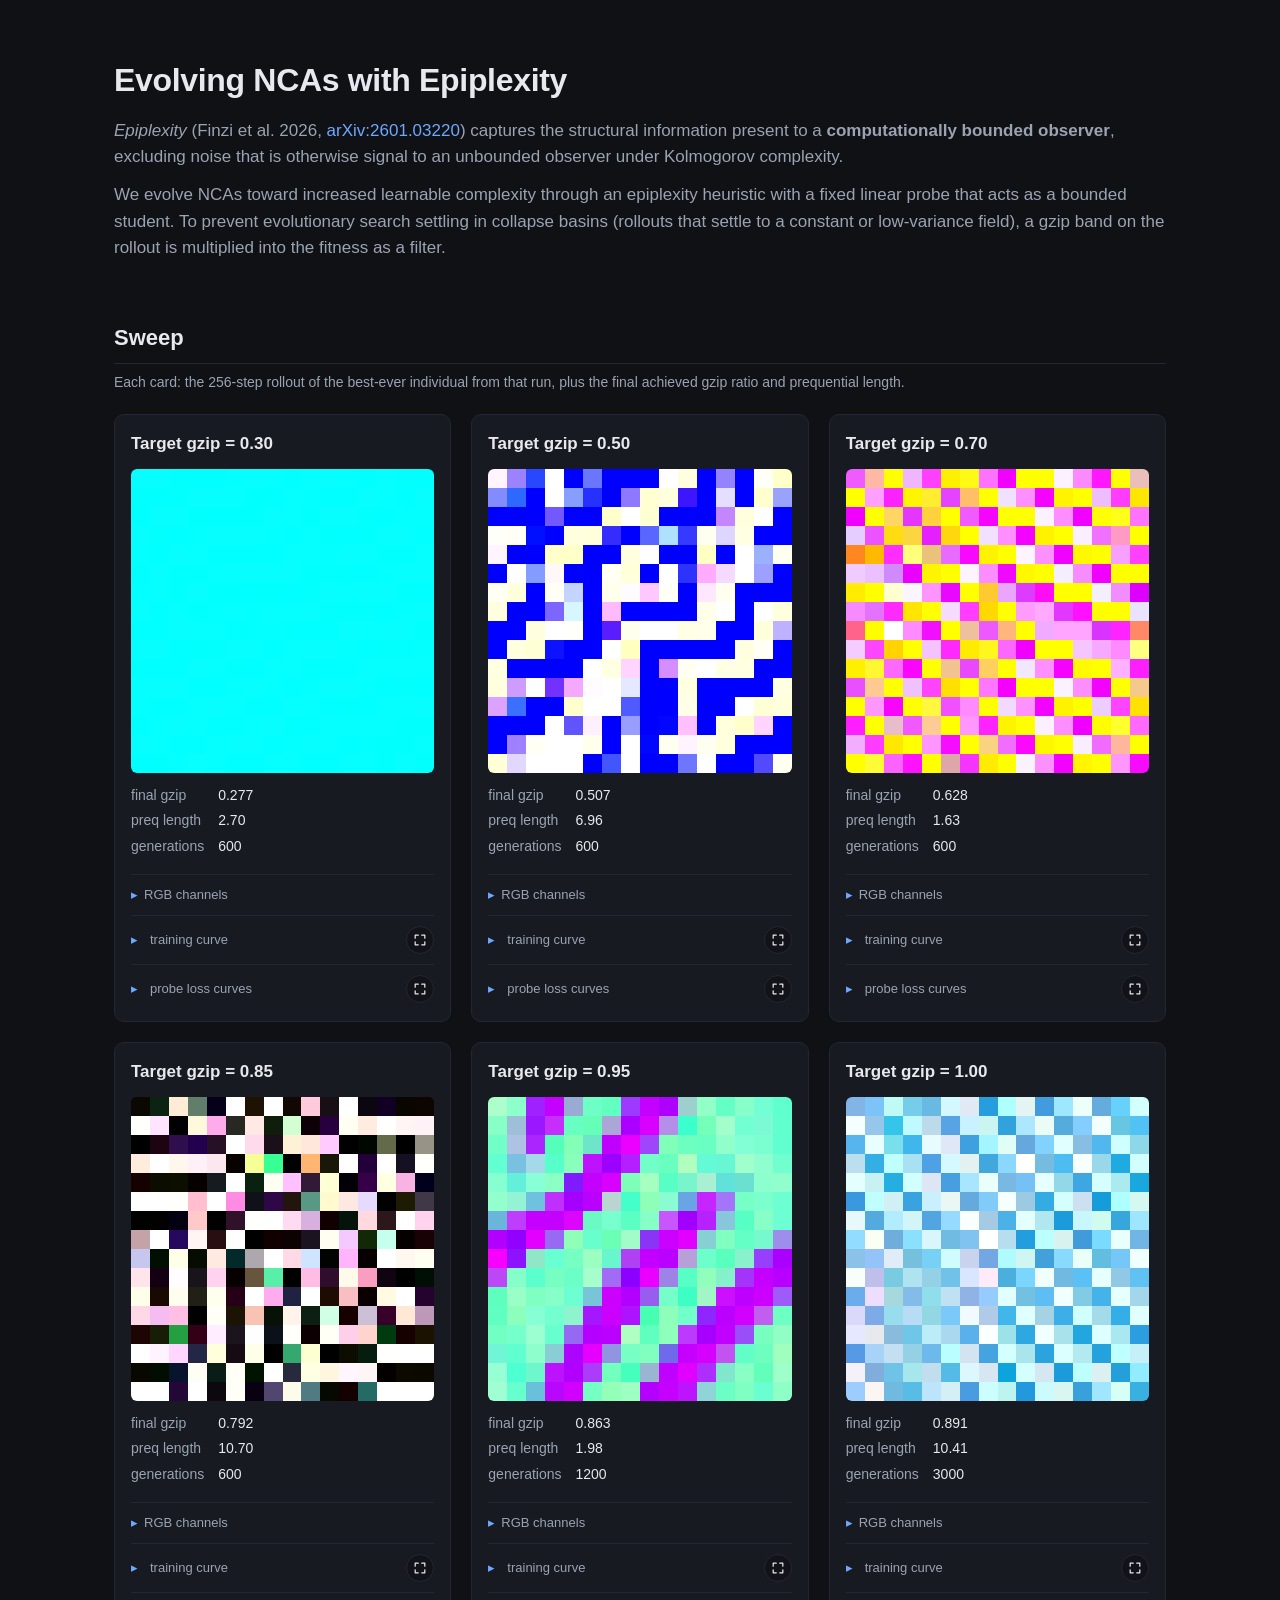
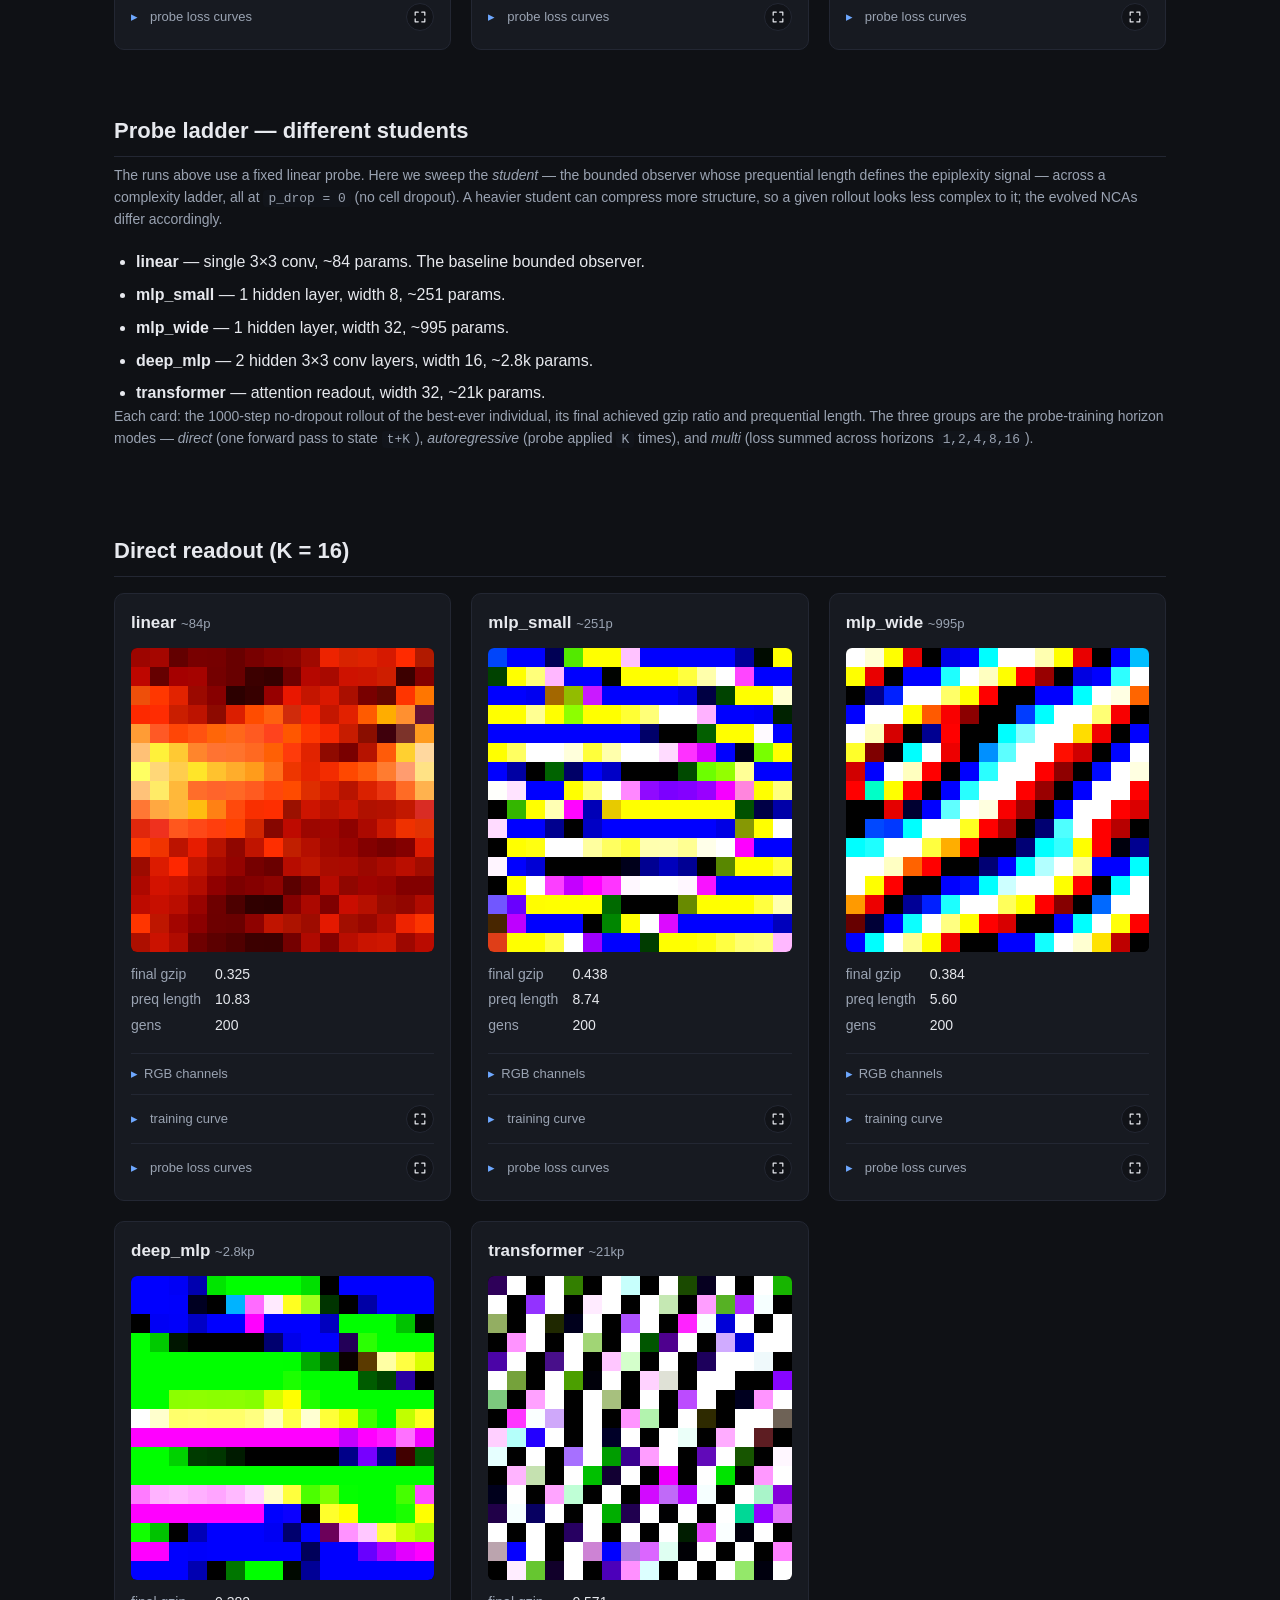
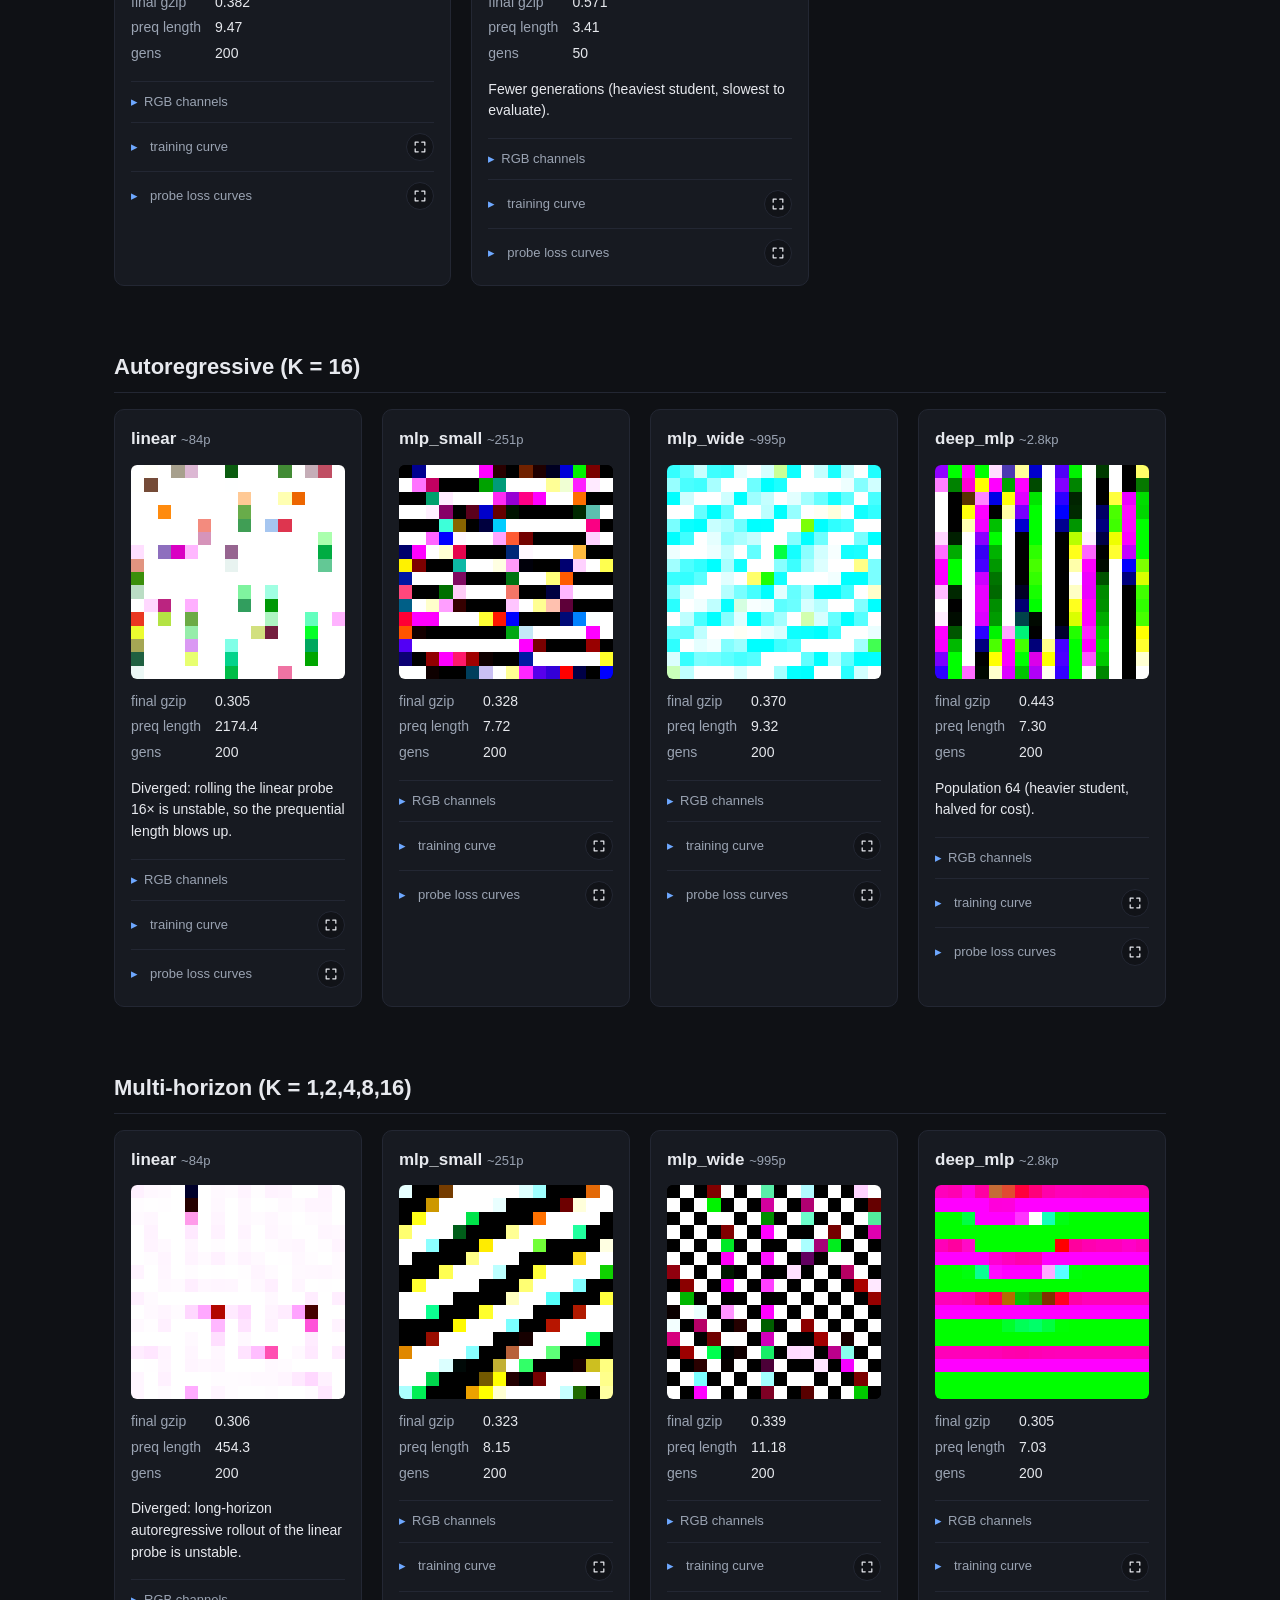
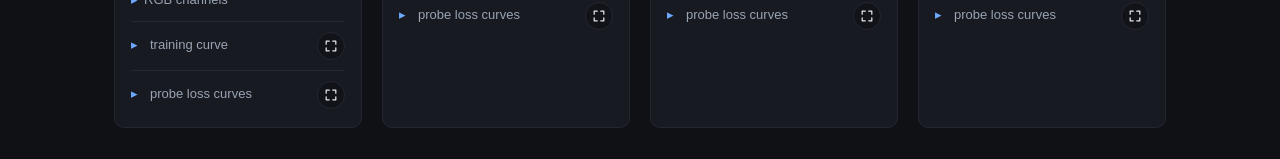
==== commit 2a9cefc0: "Add plot lightbox and four-card rows" ====
--- a/index.html
+++ b/index.html
@@ -353,7 +353,7 @@
 
 <section class="gallery">
   <h2>Autoregressive (K = 16)</h2>
-  <div class="cards">
+  <div class="cards four-card-row">
 
     <article class="card">
       <h3>linear <span class="extra-inline">~84p</span></h3>
@@ -450,7 +450,7 @@
 
 <section class="gallery">
   <h2>Multi-horizon (K = 1,2,4,8,16)</h2>
-  <div class="cards">
+  <div class="cards four-card-row">
 
     <article class="card">
       <h3>linear <span class="extra-inline">~84p</span></h3>
@@ -544,8 +544,24 @@
   </div>
 </section>
 
+<div class="plot-lightbox" id="plot-lightbox" hidden role="dialog" aria-modal="true" aria-labelledby="plot-lightbox-title">
+  <div class="plot-lightbox-backdrop" data-close-plot></div>
+  <div class="plot-lightbox-panel">
+    <div class="plot-lightbox-topbar">
+      <div class="plot-lightbox-title" id="plot-lightbox-title"></div>
+      <button class="plot-lightbox-close" type="button" data-close-plot aria-label="Close expanded plot">&times;</button>
+    </div>
+    <div class="plot-lightbox-stage">
+      <img id="plot-lightbox-img" alt="" />
+    </div>
+  </div>
+</div>
 <script>
   var PAUSE = "&#9208;", PLAY = "&#9654;";
+  var plotLightbox = document.getElementById("plot-lightbox");
+  var plotLightboxTitle = document.getElementById("plot-lightbox-title");
+  var plotLightboxImg = document.getElementById("plot-lightbox-img");
+  var lastPlotTrigger = null;
 
   function ensureCanvas(player, img) {
     var c = player.querySelector("canvas.freeze");
@@ -599,12 +615,82 @@
     }
   }
 
+
+  function plotTitleFor(img) {
+    var card = img.closest(".card");
+    var cardTitle = card ? card.querySelector("h3") : null;
+    var details = img.closest(".card-plot");
+    var summary = details ? details.querySelector("summary") : null;
+    var parts = [];
+    if (cardTitle) parts.push(cardTitle.textContent.replace(/\s+/g, " ").trim());
+    if (summary) parts.push(summary.childNodes[0].textContent.replace(/\s+/g, " ").trim());
+    return parts.join(" - ");
+  }
+
+  function openPlotLightbox(img, trigger) {
+    lastPlotTrigger = trigger || null;
+    plotLightboxTitle.textContent = plotTitleFor(img);
+    plotLightboxImg.src = img.currentSrc || img.src;
+    plotLightboxImg.alt = img.alt || plotLightboxTitle.textContent;
+    plotLightbox.hidden = false;
+    document.body.classList.add("lightbox-open");
+    plotLightbox.querySelector(".plot-lightbox-close").focus();
+  }
+
+  function closePlotLightbox() {
+    if (plotLightbox.hidden) return;
+    plotLightbox.hidden = true;
+    plotLightboxImg.removeAttribute("src");
+    document.body.classList.remove("lightbox-open");
+    if (lastPlotTrigger) lastPlotTrigger.focus();
+  }
+
+  function setupPlotExpanders() {
+    document.querySelectorAll(".card-plot").forEach(function (details) {
+      var summary = details.querySelector("summary");
+      var img = details.querySelector("img");
+      if (!summary || !img) return;
+      var label = summary.textContent.toLowerCase();
+      if (label.indexOf("training curve") < 0 && label.indexOf("probe loss") < 0) return;
+
+      details.classList.add("enlargeable");
+      var btn = document.createElement("button");
+      btn.className = "plot-expand-btn";
+      btn.type = "button";
+      btn.title = "Open full size";
+      btn.setAttribute("aria-label", "Open " + summary.textContent.trim() + " full size");
+      btn.innerHTML = '<svg viewBox="0 0 16 16" aria-hidden="true" focusable="false"><path d="M2.5 6V2.5H6M10 2.5h3.5V6M13.5 10v3.5H10M6 13.5H2.5V10" fill="none" stroke="currentColor" stroke-width="1.4" stroke-linecap="round" stroke-linejoin="round"/></svg>';
+      summary.appendChild(btn);
+    });
+  }
+
+  setupPlotExpanders();
   document.addEventListener("click", function (e) {
+    var expandBtn = e.target.closest(".plot-expand-btn");
+    if (expandBtn) {
+      e.preventDefault();
+      e.stopPropagation();
+      openPlotLightbox(expandBtn.closest(".card-plot").querySelector("img"), expandBtn);
+      return;
+    }
+    var plotImg = e.target.closest(".card-plot.enlargeable > img");
+    if (plotImg) {
+      openPlotLightbox(plotImg, plotImg);
+      return;
+    }
+    if (e.target.closest("[data-close-plot]")) {
+      closePlotLightbox();
+      return;
+    }
     var rbtn = e.target.closest(".replay-btn");
     if (rbtn) { handleReplay(rbtn); return; }
     var pbtn = e.target.closest(".pause-btn");
     if (pbtn) { handlePause(pbtn); return; }
   });
+
+  document.addEventListener("keydown", function (e) {
+    if (e.key === "Escape") closePlotLightbox();
+  });
 </script>
 
 </body>
--- a/style.css
+++ b/style.css
@@ -18,6 +18,8 @@
   font: 16px/1.55 -apple-system, BlinkMacSystemFont, "Segoe UI", Roboto, Helvetica, Arial, sans-serif;
 }
 
+body.lightbox-open { overflow: hidden; }
+
 a { color: var(--accent); text-decoration: none; }
 a:hover { text-decoration: underline; }
 
@@ -88,6 +90,11 @@
   display: grid;
   grid-template-columns: repeat(auto-fill, minmax(320px, 1fr));
   gap: 20px;
+}
+@media (min-width: 1040px) {
+  .cards.four-card-row {
+    grid-template-columns: repeat(4, minmax(0, 1fr));
+  }
 }
 
 .card {
@@ -226,6 +233,135 @@
 .card-plot[open] > summary::before { transform: rotate(90deg); }
 
 .card-plot > summary:hover { color: var(--fg); }
+.card-plot.enlargeable > summary {
+  display: flex;
+  align-items: center;
+  gap: 6px;
+}
+
+.plot-expand-btn {
+  width: 28px;
+  height: 28px;
+  margin-left: auto;
+  padding: 0;
+  border-radius: 50%;
+  border: 1px solid var(--border);
+  background: rgba(15, 17, 21, 0.72);
+  color: var(--fg);
+  cursor: pointer;
+  display: inline-flex;
+  align-items: center;
+  justify-content: center;
+  transition: background 0.15s ease, color 0.15s ease, border-color 0.15s ease;
+}
+
+.plot-expand-btn:hover,
+.plot-expand-btn:focus-visible {
+  background: var(--accent);
+  border-color: var(--accent);
+  color: var(--bg);
+  outline: none;
+}
+
+.plot-expand-btn svg {
+  width: 14px;
+  height: 14px;
+  pointer-events: none;
+}
+
+.card-plot.enlargeable > img {
+  cursor: zoom-in;
+  image-rendering: auto;
+}
+
+.plot-lightbox[hidden] { display: none; }
+
+.plot-lightbox {
+  position: fixed;
+  inset: 0;
+  z-index: 1000;
+  display: grid;
+  place-items: center;
+  padding: 22px;
+}
+
+.plot-lightbox-backdrop {
+  position: absolute;
+  inset: 0;
+  background: rgba(7, 8, 12, 0.86);
+  backdrop-filter: blur(3px);
+}
+
+.plot-lightbox-panel {
+  position: relative;
+  width: min(1400px, calc(100vw - 44px));
+  max-height: calc(100vh - 44px);
+  display: flex;
+  flex-direction: column;
+  overflow: hidden;
+  background: var(--panel);
+  border: 1px solid var(--border);
+  border-radius: 12px;
+  box-shadow: 0 24px 80px rgba(0, 0, 0, 0.48);
+}
+
+.plot-lightbox-topbar {
+  display: flex;
+  align-items: center;
+  gap: 12px;
+  padding: 10px 12px;
+  border-bottom: 1px solid var(--border);
+}
+
+.plot-lightbox-title {
+  min-width: 0;
+  flex: 1;
+  overflow: hidden;
+  color: var(--fg);
+  font-size: 14px;
+  font-weight: 600;
+  text-overflow: ellipsis;
+  white-space: nowrap;
+}
+
+.plot-lightbox-close {
+  width: 32px;
+  height: 32px;
+  padding: 0;
+  border-radius: 50%;
+  border: 1px solid var(--border);
+  background: rgba(15, 17, 21, 0.72);
+  color: var(--fg);
+  cursor: pointer;
+  font-size: 22px;
+  line-height: 1;
+  display: inline-flex;
+  align-items: center;
+  justify-content: center;
+}
+
+.plot-lightbox-close:hover,
+.plot-lightbox-close:focus-visible {
+  background: var(--accent);
+  border-color: var(--accent);
+  color: var(--bg);
+  outline: none;
+}
+
+.plot-lightbox-stage {
+  overflow: auto;
+  padding: 12px;
+  background: #0b0d11;
+}
+
+.plot-lightbox-stage img {
+  display: block;
+  width: 100%;
+  height: auto;
+  border-radius: 6px;
+  background: #fff;
+  image-rendering: auto;
+}
 
 .card-plot > img {
   width: 100%;
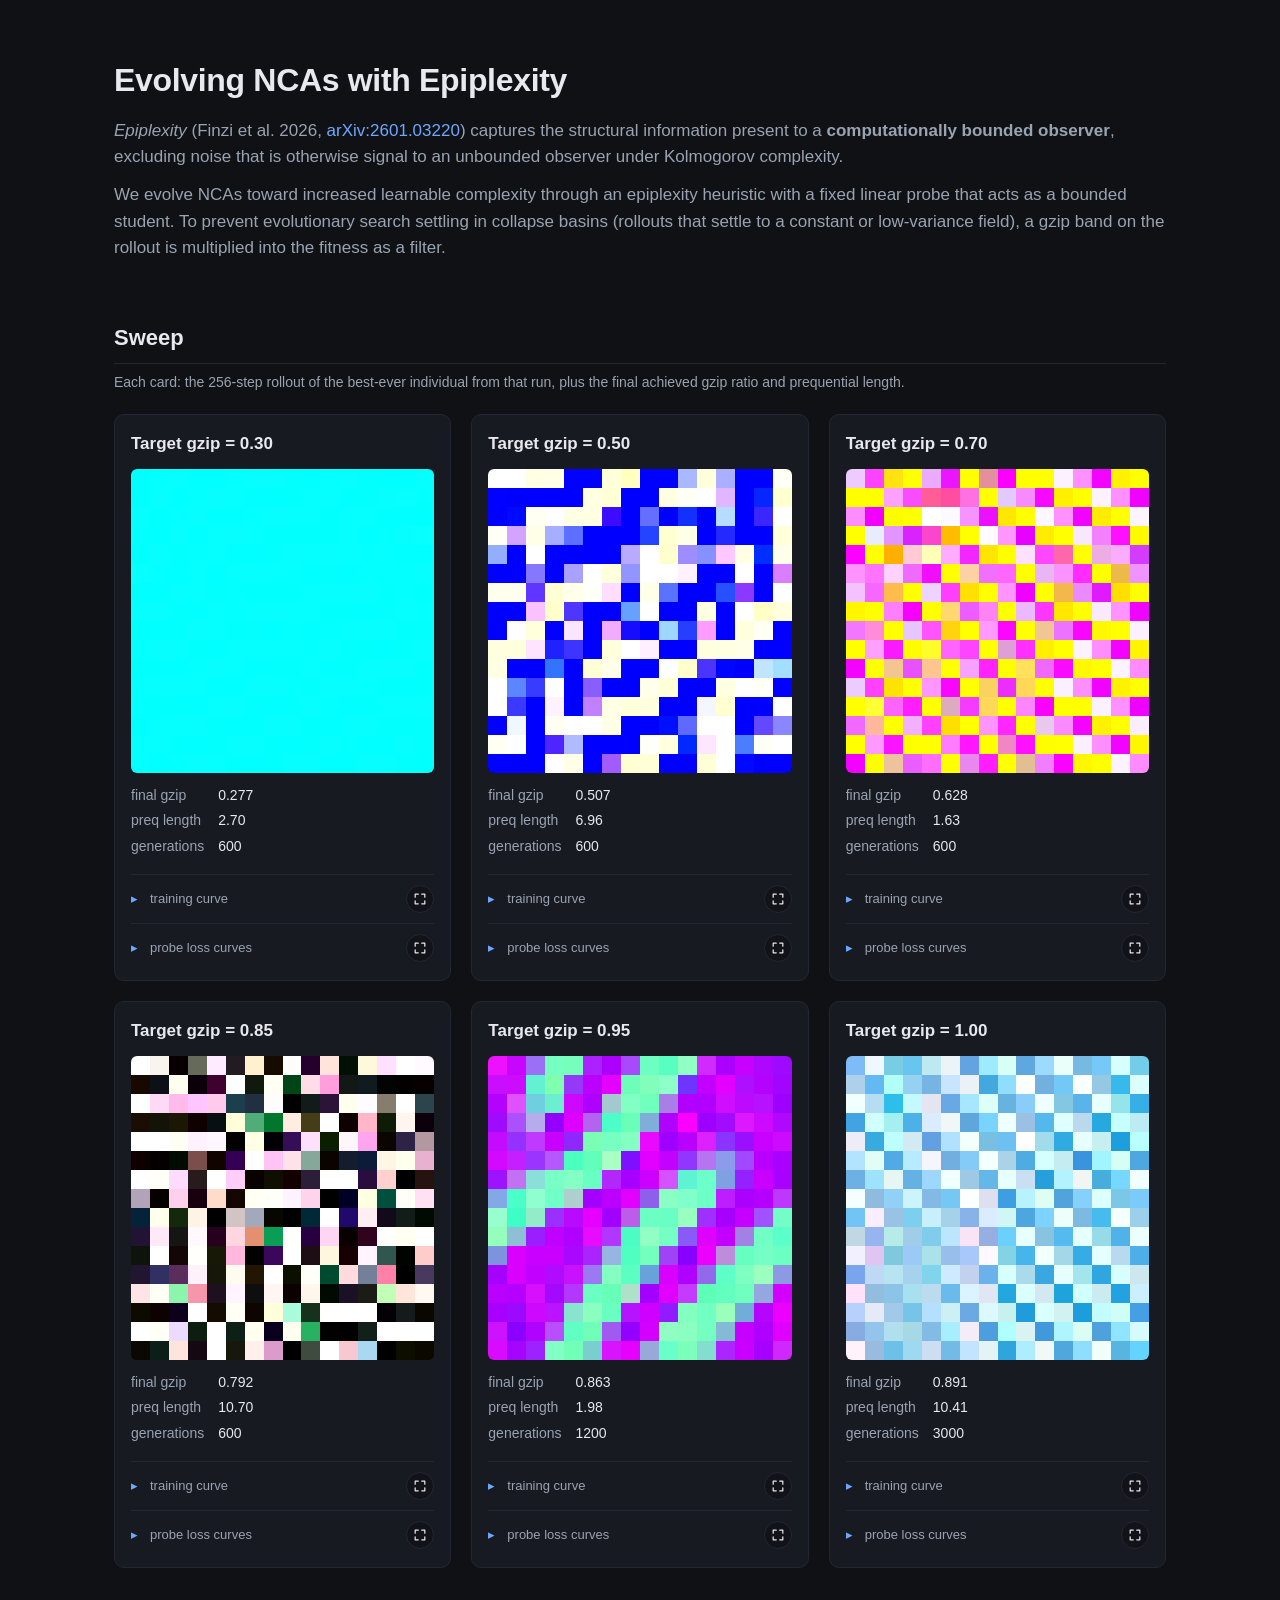
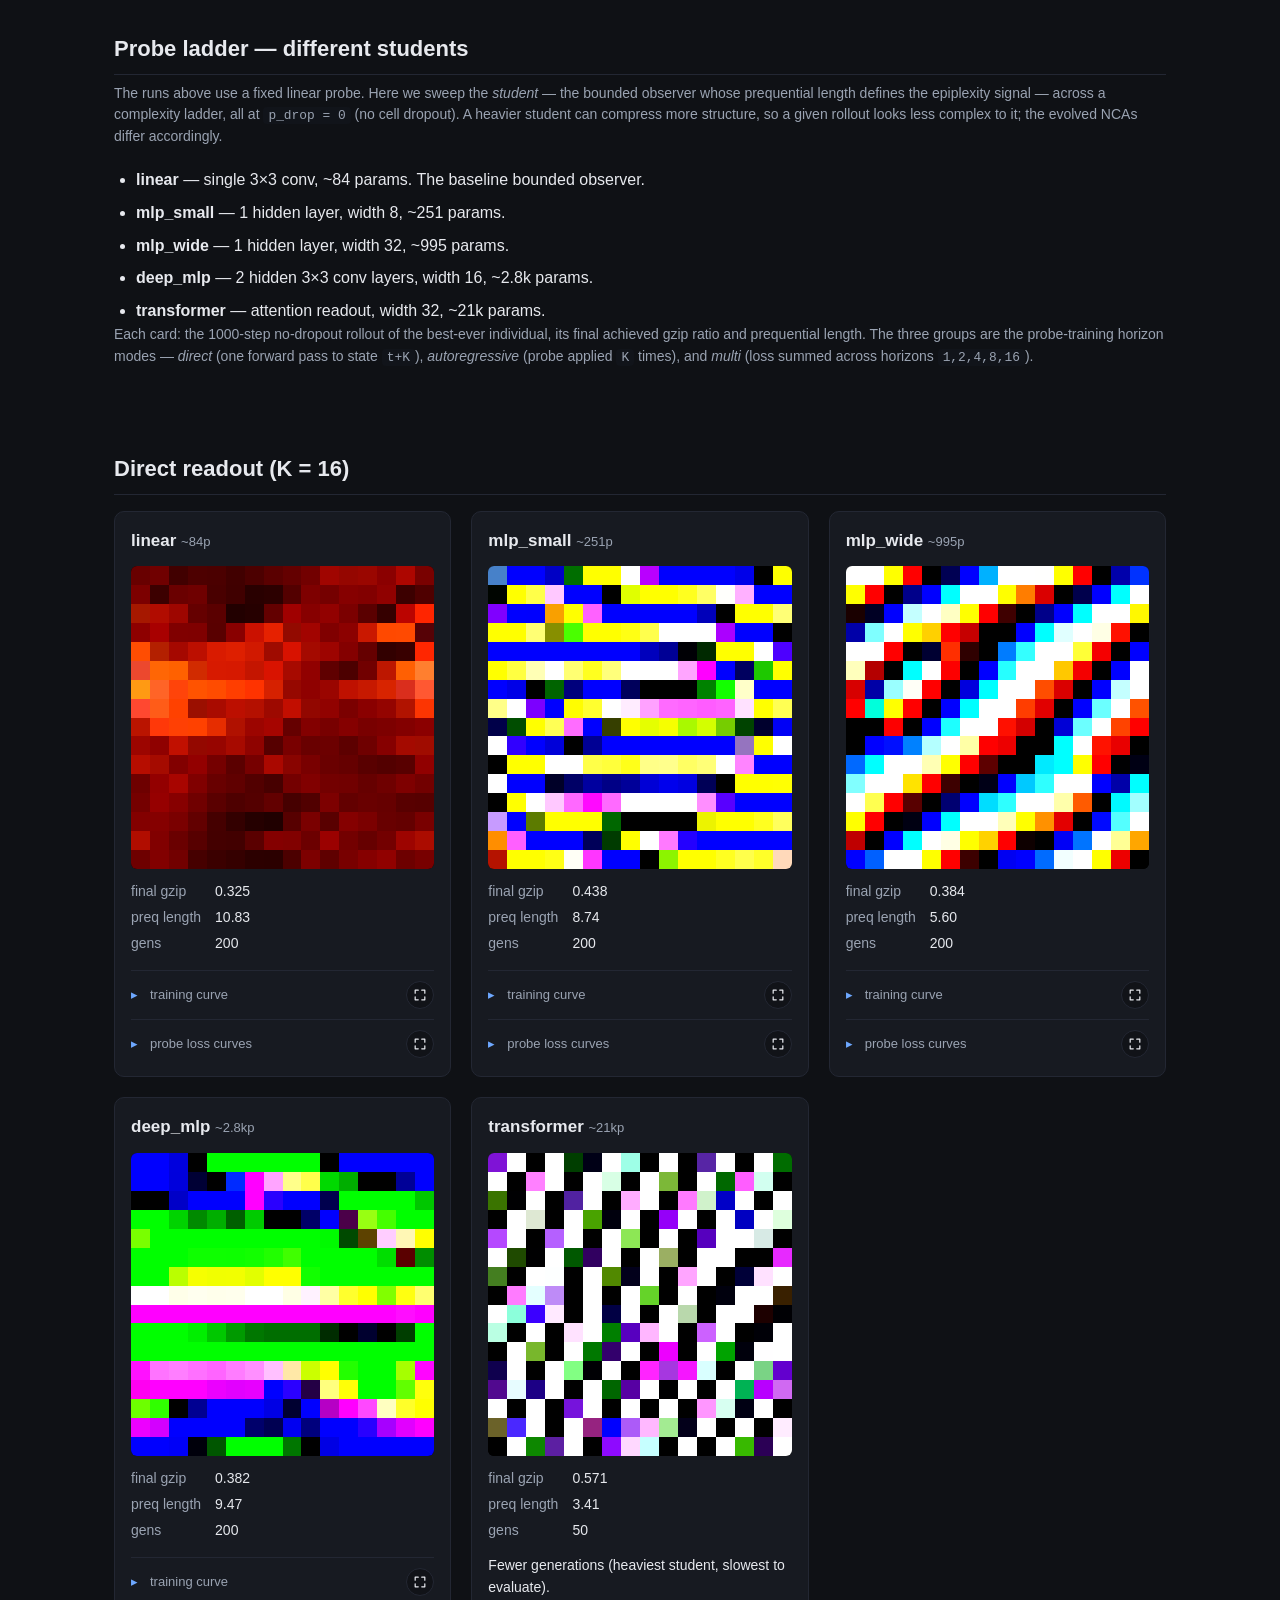
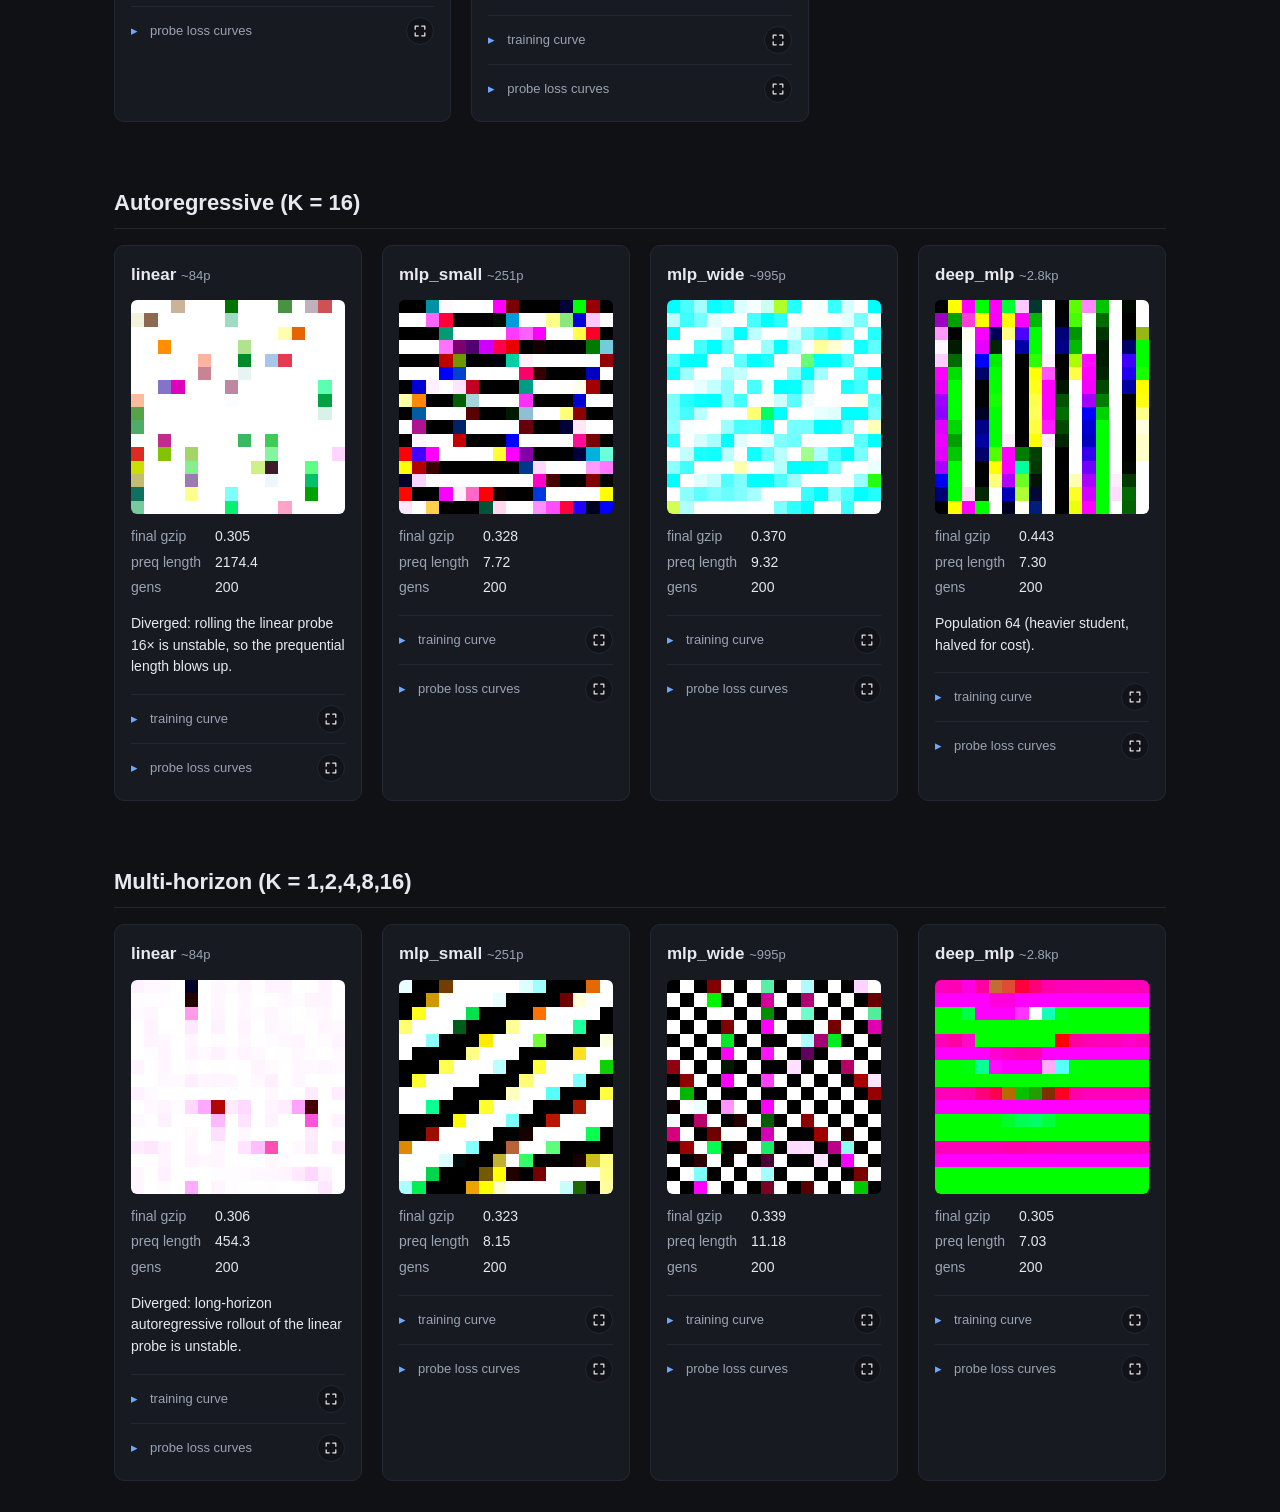
==== commit 3fb37a1e: "Remove RGB channel expanders" ====
--- a/index.html
+++ b/index.html
@@ -52,10 +52,6 @@
         <dt>generations</dt><dd>600</dd>
       </dl>
       <details class="card-plot">
-        <summary>RGB channels</summary>
-        <div class="chrow"><figure class="chcol"><img src="gifs/torch_pdrop0/channels/target03_r.gif" alt="target 0.30 R channel" loading="lazy" /><figcaption>R</figcaption></figure><figure class="chcol"><img src="gifs/torch_pdrop0/channels/target03_g.gif" alt="target 0.30 G channel" loading="lazy" /><figcaption>G</figcaption></figure><figure class="chcol"><img src="gifs/torch_pdrop0/channels/target03_b.gif" alt="target 0.30 B channel" loading="lazy" /><figcaption>B</figcaption></figure></div>
-      </details>
-      <details class="card-plot">
         <summary>training curve</summary>
         <img src="img/torch_pdrop0/target03_curve.png" alt="target 0.30 training curve" loading="lazy" />
       </details>
@@ -80,10 +76,6 @@
         <dt>generations</dt><dd>600</dd>
       </dl>
       <details class="card-plot">
-        <summary>RGB channels</summary>
-        <div class="chrow"><figure class="chcol"><img src="gifs/torch_pdrop0/channels/target05_r.gif" alt="target 0.50 R channel" loading="lazy" /><figcaption>R</figcaption></figure><figure class="chcol"><img src="gifs/torch_pdrop0/channels/target05_g.gif" alt="target 0.50 G channel" loading="lazy" /><figcaption>G</figcaption></figure><figure class="chcol"><img src="gifs/torch_pdrop0/channels/target05_b.gif" alt="target 0.50 B channel" loading="lazy" /><figcaption>B</figcaption></figure></div>
-      </details>
-      <details class="card-plot">
         <summary>training curve</summary>
         <img src="img/torch_pdrop0/target05_curve.png" alt="target 0.50 training curve" loading="lazy" />
       </details>
@@ -108,10 +100,6 @@
         <dt>generations</dt><dd>600</dd>
       </dl>
       <details class="card-plot">
-        <summary>RGB channels</summary>
-        <div class="chrow"><figure class="chcol"><img src="gifs/torch_pdrop0/channels/target07_r.gif" alt="target 0.70 R channel" loading="lazy" /><figcaption>R</figcaption></figure><figure class="chcol"><img src="gifs/torch_pdrop0/channels/target07_g.gif" alt="target 0.70 G channel" loading="lazy" /><figcaption>G</figcaption></figure><figure class="chcol"><img src="gifs/torch_pdrop0/channels/target07_b.gif" alt="target 0.70 B channel" loading="lazy" /><figcaption>B</figcaption></figure></div>
-      </details>
-      <details class="card-plot">
         <summary>training curve</summary>
         <img src="img/torch_pdrop0/target07_curve.png" alt="target 0.70 training curve" loading="lazy" />
       </details>
@@ -136,10 +124,6 @@
         <dt>generations</dt><dd>600</dd>
       </dl>
       <details class="card-plot">
-        <summary>RGB channels</summary>
-        <div class="chrow"><figure class="chcol"><img src="gifs/torch_pdrop0/channels/target085_r.gif" alt="target 0.85 R channel" loading="lazy" /><figcaption>R</figcaption></figure><figure class="chcol"><img src="gifs/torch_pdrop0/channels/target085_g.gif" alt="target 0.85 G channel" loading="lazy" /><figcaption>G</figcaption></figure><figure class="chcol"><img src="gifs/torch_pdrop0/channels/target085_b.gif" alt="target 0.85 B channel" loading="lazy" /><figcaption>B</figcaption></figure></div>
-      </details>
-      <details class="card-plot">
         <summary>training curve</summary>
         <img src="img/torch_pdrop0/target085_curve.png" alt="target 0.85 training curve" loading="lazy" />
       </details>
@@ -164,10 +148,6 @@
         <dt>generations</dt><dd>1200</dd>
       </dl>
       <details class="card-plot">
-        <summary>RGB channels</summary>
-        <div class="chrow"><figure class="chcol"><img src="gifs/torch_pdrop0/channels/target095_r.gif" alt="target 0.95 R channel" loading="lazy" /><figcaption>R</figcaption></figure><figure class="chcol"><img src="gifs/torch_pdrop0/channels/target095_g.gif" alt="target 0.95 G channel" loading="lazy" /><figcaption>G</figcaption></figure><figure class="chcol"><img src="gifs/torch_pdrop0/channels/target095_b.gif" alt="target 0.95 B channel" loading="lazy" /><figcaption>B</figcaption></figure></div>
-      </details>
-      <details class="card-plot">
         <summary>training curve</summary>
         <img src="img/torch_pdrop0/target095_curve.png" alt="target 0.95 training curve" loading="lazy" />
       </details>
@@ -191,10 +171,6 @@
         <dt>preq length</dt><dd>10.41</dd>
         <dt>generations</dt><dd>3000</dd>
       </dl>
-      <details class="card-plot">
-        <summary>RGB channels</summary>
-        <div class="chrow"><figure class="chcol"><img src="gifs/torch_pdrop0/channels/target10_r.gif" alt="target 1.00 R channel" loading="lazy" /><figcaption>R</figcaption></figure><figure class="chcol"><img src="gifs/torch_pdrop0/channels/target10_g.gif" alt="target 1.00 G channel" loading="lazy" /><figcaption>G</figcaption></figure><figure class="chcol"><img src="gifs/torch_pdrop0/channels/target10_b.gif" alt="target 1.00 B channel" loading="lazy" /><figcaption>B</figcaption></figure></div>
-      </details>
       <details class="card-plot">
         <summary>training curve</summary>
         <img src="img/torch_pdrop0/target10_curve.png" alt="target 1.00 training curve" loading="lazy" />
@@ -251,10 +227,6 @@
         <dt>preq length</dt><dd>10.83</dd>
         <dt>gens</dt><dd>200</dd>
       </dl>
-      <details class="card-plot">
-        <summary>RGB channels</summary>
-        <div class="chrow"><figure class="chcol"><img src="gifs/sweep_pdrop0/channels/linear_direct_r.gif" alt="linear, direct R channel" loading="lazy" /><figcaption>R</figcaption></figure><figure class="chcol"><img src="gifs/sweep_pdrop0/channels/linear_direct_g.gif" alt="linear, direct G channel" loading="lazy" /><figcaption>G</figcaption></figure><figure class="chcol"><img src="gifs/sweep_pdrop0/channels/linear_direct_b.gif" alt="linear, direct B channel" loading="lazy" /><figcaption>B</figcaption></figure></div>
-      </details>
       <details class="card-plot"><summary>training curve</summary><img src="img/sweep_pdrop0/linear_direct_curve.png" alt="linear direct training curve" loading="lazy" /></details>
       <details class="card-plot"><summary>probe loss curves</summary><img src="img/sweep_pdrop0/linear_direct_probe.png" alt="linear direct probe loss curves" loading="lazy" /></details>
     </article>
@@ -273,10 +245,6 @@
         <dt>preq length</dt><dd>8.74</dd>
         <dt>gens</dt><dd>200</dd>
       </dl>
-      <details class="card-plot">
-        <summary>RGB channels</summary>
-        <div class="chrow"><figure class="chcol"><img src="gifs/sweep_pdrop0/channels/mlp_small_direct_r.gif" alt="mlp_small, direct R channel" loading="lazy" /><figcaption>R</figcaption></figure><figure class="chcol"><img src="gifs/sweep_pdrop0/channels/mlp_small_direct_g.gif" alt="mlp_small, direct G channel" loading="lazy" /><figcaption>G</figcaption></figure><figure class="chcol"><img src="gifs/sweep_pdrop0/channels/mlp_small_direct_b.gif" alt="mlp_small, direct B channel" loading="lazy" /><figcaption>B</figcaption></figure></div>
-      </details>
       <details class="card-plot"><summary>training curve</summary><img src="img/sweep_pdrop0/mlp_small_direct_curve.png" alt="mlp_small direct training curve" loading="lazy" /></details>
       <details class="card-plot"><summary>probe loss curves</summary><img src="img/sweep_pdrop0/mlp_small_direct_probe.png" alt="mlp_small direct probe loss curves" loading="lazy" /></details>
     </article>
@@ -295,10 +263,6 @@
         <dt>preq length</dt><dd>5.60</dd>
         <dt>gens</dt><dd>200</dd>
       </dl>
-      <details class="card-plot">
-        <summary>RGB channels</summary>
-        <div class="chrow"><figure class="chcol"><img src="gifs/sweep_pdrop0/channels/mlp_wide_direct_r.gif" alt="mlp_wide, direct R channel" loading="lazy" /><figcaption>R</figcaption></figure><figure class="chcol"><img src="gifs/sweep_pdrop0/channels/mlp_wide_direct_g.gif" alt="mlp_wide, direct G channel" loading="lazy" /><figcaption>G</figcaption></figure><figure class="chcol"><img src="gifs/sweep_pdrop0/channels/mlp_wide_direct_b.gif" alt="mlp_wide, direct B channel" loading="lazy" /><figcaption>B</figcaption></figure></div>
-      </details>
       <details class="card-plot"><summary>training curve</summary><img src="img/sweep_pdrop0/mlp_wide_direct_curve.png" alt="mlp_wide direct training curve" loading="lazy" /></details>
       <details class="card-plot"><summary>probe loss curves</summary><img src="img/sweep_pdrop0/mlp_wide_direct_probe.png" alt="mlp_wide direct probe loss curves" loading="lazy" /></details>
     </article>
@@ -317,10 +281,6 @@
         <dt>preq length</dt><dd>9.47</dd>
         <dt>gens</dt><dd>200</dd>
       </dl>
-      <details class="card-plot">
-        <summary>RGB channels</summary>
-        <div class="chrow"><figure class="chcol"><img src="gifs/sweep_pdrop0/channels/deep_mlp_direct_r.gif" alt="deep_mlp, direct R channel" loading="lazy" /><figcaption>R</figcaption></figure><figure class="chcol"><img src="gifs/sweep_pdrop0/channels/deep_mlp_direct_g.gif" alt="deep_mlp, direct G channel" loading="lazy" /><figcaption>G</figcaption></figure><figure class="chcol"><img src="gifs/sweep_pdrop0/channels/deep_mlp_direct_b.gif" alt="deep_mlp, direct B channel" loading="lazy" /><figcaption>B</figcaption></figure></div>
-      </details>
       <details class="card-plot"><summary>training curve</summary><img src="img/sweep_pdrop0/deep_mlp_direct_curve.png" alt="deep_mlp direct training curve" loading="lazy" /></details>
       <details class="card-plot"><summary>probe loss curves</summary><img src="img/sweep_pdrop0/deep_mlp_direct_probe.png" alt="deep_mlp direct probe loss curves" loading="lazy" /></details>
     </article>
@@ -340,10 +300,6 @@
         <dt>gens</dt><dd>50</dd>
       </dl>
       <p class="note">Fewer generations (heaviest student, slowest to evaluate).</p>
-      <details class="card-plot">
-        <summary>RGB channels</summary>
-        <div class="chrow"><figure class="chcol"><img src="gifs/sweep_pdrop0/channels/transformer_direct_r.gif" alt="transformer, direct R channel" loading="lazy" /><figcaption>R</figcaption></figure><figure class="chcol"><img src="gifs/sweep_pdrop0/channels/transformer_direct_g.gif" alt="transformer, direct G channel" loading="lazy" /><figcaption>G</figcaption></figure><figure class="chcol"><img src="gifs/sweep_pdrop0/channels/transformer_direct_b.gif" alt="transformer, direct B channel" loading="lazy" /><figcaption>B</figcaption></figure></div>
-      </details>
       <details class="card-plot"><summary>training curve</summary><img src="img/sweep_pdrop0/transformer_direct_curve.png" alt="transformer direct training curve" loading="lazy" /></details>
       <details class="card-plot"><summary>probe loss curves</summary><img src="img/sweep_pdrop0/transformer_direct_probe.png" alt="transformer direct probe loss curves" loading="lazy" /></details>
     </article>
@@ -370,10 +326,6 @@
         <dt>gens</dt><dd>200</dd>
       </dl>
       <p class="note">Diverged: rolling the linear probe 16&times; is unstable, so the prequential length blows up.</p>
-      <details class="card-plot">
-        <summary>RGB channels</summary>
-        <div class="chrow"><figure class="chcol"><img src="gifs/sweep_pdrop0/channels/linear_ar_r.gif" alt="linear, autoregressive R channel" loading="lazy" /><figcaption>R</figcaption></figure><figure class="chcol"><img src="gifs/sweep_pdrop0/channels/linear_ar_g.gif" alt="linear, autoregressive G channel" loading="lazy" /><figcaption>G</figcaption></figure><figure class="chcol"><img src="gifs/sweep_pdrop0/channels/linear_ar_b.gif" alt="linear, autoregressive B channel" loading="lazy" /><figcaption>B</figcaption></figure></div>
-      </details>
       <details class="card-plot"><summary>training curve</summary><img src="img/sweep_pdrop0/linear_ar_curve.png" alt="linear ar training curve" loading="lazy" /></details>
       <details class="card-plot"><summary>probe loss curves</summary><img src="img/sweep_pdrop0/linear_ar_probe.png" alt="linear ar probe loss curves" loading="lazy" /></details>
     </article>
@@ -392,10 +344,6 @@
         <dt>preq length</dt><dd>7.72</dd>
         <dt>gens</dt><dd>200</dd>
       </dl>
-      <details class="card-plot">
-        <summary>RGB channels</summary>
-        <div class="chrow"><figure class="chcol"><img src="gifs/sweep_pdrop0/channels/mlp_small_ar_r.gif" alt="mlp_small, autoregressive R channel" loading="lazy" /><figcaption>R</figcaption></figure><figure class="chcol"><img src="gifs/sweep_pdrop0/channels/mlp_small_ar_g.gif" alt="mlp_small, autoregressive G channel" loading="lazy" /><figcaption>G</figcaption></figure><figure class="chcol"><img src="gifs/sweep_pdrop0/channels/mlp_small_ar_b.gif" alt="mlp_small, autoregressive B channel" loading="lazy" /><figcaption>B</figcaption></figure></div>
-      </details>
       <details class="card-plot"><summary>training curve</summary><img src="img/sweep_pdrop0/mlp_small_ar_curve.png" alt="mlp_small ar training curve" loading="lazy" /></details>
       <details class="card-plot"><summary>probe loss curves</summary><img src="img/sweep_pdrop0/mlp_small_ar_probe.png" alt="mlp_small ar probe loss curves" loading="lazy" /></details>
     </article>
@@ -414,10 +362,6 @@
         <dt>preq length</dt><dd>9.32</dd>
         <dt>gens</dt><dd>200</dd>
       </dl>
-      <details class="card-plot">
-        <summary>RGB channels</summary>
-        <div class="chrow"><figure class="chcol"><img src="gifs/sweep_pdrop0/channels/mlp_wide_ar_r.gif" alt="mlp_wide, autoregressive R channel" loading="lazy" /><figcaption>R</figcaption></figure><figure class="chcol"><img src="gifs/sweep_pdrop0/channels/mlp_wide_ar_g.gif" alt="mlp_wide, autoregressive G channel" loading="lazy" /><figcaption>G</figcaption></figure><figure class="chcol"><img src="gifs/sweep_pdrop0/channels/mlp_wide_ar_b.gif" alt="mlp_wide, autoregressive B channel" loading="lazy" /><figcaption>B</figcaption></figure></div>
-      </details>
       <details class="card-plot"><summary>training curve</summary><img src="img/sweep_pdrop0/mlp_wide_ar_curve.png" alt="mlp_wide ar training curve" loading="lazy" /></details>
       <details class="card-plot"><summary>probe loss curves</summary><img src="img/sweep_pdrop0/mlp_wide_ar_probe.png" alt="mlp_wide ar probe loss curves" loading="lazy" /></details>
     </article>
@@ -437,10 +381,6 @@
         <dt>gens</dt><dd>200</dd>
       </dl>
       <p class="note">Population 64 (heavier student, halved for cost).</p>
-      <details class="card-plot">
-        <summary>RGB channels</summary>
-        <div class="chrow"><figure class="chcol"><img src="gifs/sweep_pdrop0/channels/deep_mlp_ar_r.gif" alt="deep_mlp, autoregressive R channel" loading="lazy" /><figcaption>R</figcaption></figure><figure class="chcol"><img src="gifs/sweep_pdrop0/channels/deep_mlp_ar_g.gif" alt="deep_mlp, autoregressive G channel" loading="lazy" /><figcaption>G</figcaption></figure><figure class="chcol"><img src="gifs/sweep_pdrop0/channels/deep_mlp_ar_b.gif" alt="deep_mlp, autoregressive B channel" loading="lazy" /><figcaption>B</figcaption></figure></div>
-      </details>
       <details class="card-plot"><summary>training curve</summary><img src="img/sweep_pdrop0/deep_mlp_ar_curve.png" alt="deep_mlp ar training curve" loading="lazy" /></details>
       <details class="card-plot"><summary>probe loss curves</summary><img src="img/sweep_pdrop0/deep_mlp_ar_probe.png" alt="deep_mlp ar probe loss curves" loading="lazy" /></details>
     </article>
@@ -467,10 +407,6 @@
         <dt>gens</dt><dd>200</dd>
       </dl>
       <p class="note">Diverged: long-horizon autoregressive rollout of the linear probe is unstable.</p>
-      <details class="card-plot">
-        <summary>RGB channels</summary>
-        <div class="chrow"><figure class="chcol"><img src="gifs/sweep_pdrop0/channels/linear_multi_r.gif" alt="linear, multi-horizon R channel" loading="lazy" /><figcaption>R</figcaption></figure><figure class="chcol"><img src="gifs/sweep_pdrop0/channels/linear_multi_g.gif" alt="linear, multi-horizon G channel" loading="lazy" /><figcaption>G</figcaption></figure><figure class="chcol"><img src="gifs/sweep_pdrop0/channels/linear_multi_b.gif" alt="linear, multi-horizon B channel" loading="lazy" /><figcaption>B</figcaption></figure></div>
-      </details>
       <details class="card-plot"><summary>training curve</summary><img src="img/sweep_pdrop0/linear_multi_curve.png" alt="linear multi training curve" loading="lazy" /></details>
       <details class="card-plot"><summary>probe loss curves</summary><img src="img/sweep_pdrop0/linear_multi_probe.png" alt="linear multi probe loss curves" loading="lazy" /></details>
     </article>
@@ -489,10 +425,6 @@
         <dt>preq length</dt><dd>8.15</dd>
         <dt>gens</dt><dd>200</dd>
       </dl>
-      <details class="card-plot">
-        <summary>RGB channels</summary>
-        <div class="chrow"><figure class="chcol"><img src="gifs/sweep_pdrop0/channels/mlp_small_multi_r.gif" alt="mlp_small, multi-horizon R channel" loading="lazy" /><figcaption>R</figcaption></figure><figure class="chcol"><img src="gifs/sweep_pdrop0/channels/mlp_small_multi_g.gif" alt="mlp_small, multi-horizon G channel" loading="lazy" /><figcaption>G</figcaption></figure><figure class="chcol"><img src="gifs/sweep_pdrop0/channels/mlp_small_multi_b.gif" alt="mlp_small, multi-horizon B channel" loading="lazy" /><figcaption>B</figcaption></figure></div>
-      </details>
       <details class="card-plot"><summary>training curve</summary><img src="img/sweep_pdrop0/mlp_small_multi_curve.png" alt="mlp_small multi training curve" loading="lazy" /></details>
       <details class="card-plot"><summary>probe loss curves</summary><img src="img/sweep_pdrop0/mlp_small_multi_probe.png" alt="mlp_small multi probe loss curves" loading="lazy" /></details>
     </article>
@@ -511,10 +443,6 @@
         <dt>preq length</dt><dd>11.18</dd>
         <dt>gens</dt><dd>200</dd>
       </dl>
-      <details class="card-plot">
-        <summary>RGB channels</summary>
-        <div class="chrow"><figure class="chcol"><img src="gifs/sweep_pdrop0/channels/mlp_wide_multi_r.gif" alt="mlp_wide, multi-horizon R channel" loading="lazy" /><figcaption>R</figcaption></figure><figure class="chcol"><img src="gifs/sweep_pdrop0/channels/mlp_wide_multi_g.gif" alt="mlp_wide, multi-horizon G channel" loading="lazy" /><figcaption>G</figcaption></figure><figure class="chcol"><img src="gifs/sweep_pdrop0/channels/mlp_wide_multi_b.gif" alt="mlp_wide, multi-horizon B channel" loading="lazy" /><figcaption>B</figcaption></figure></div>
-      </details>
       <details class="card-plot"><summary>training curve</summary><img src="img/sweep_pdrop0/mlp_wide_multi_curve.png" alt="mlp_wide multi training curve" loading="lazy" /></details>
       <details class="card-plot"><summary>probe loss curves</summary><img src="img/sweep_pdrop0/mlp_wide_multi_probe.png" alt="mlp_wide multi probe loss curves" loading="lazy" /></details>
     </article>
@@ -533,10 +461,6 @@
         <dt>preq length</dt><dd>7.03</dd>
         <dt>gens</dt><dd>200</dd>
       </dl>
-      <details class="card-plot">
-        <summary>RGB channels</summary>
-        <div class="chrow"><figure class="chcol"><img src="gifs/sweep_pdrop0/channels/deep_mlp_multi_r.gif" alt="deep_mlp, multi-horizon R channel" loading="lazy" /><figcaption>R</figcaption></figure><figure class="chcol"><img src="gifs/sweep_pdrop0/channels/deep_mlp_multi_g.gif" alt="deep_mlp, multi-horizon G channel" loading="lazy" /><figcaption>G</figcaption></figure><figure class="chcol"><img src="gifs/sweep_pdrop0/channels/deep_mlp_multi_b.gif" alt="deep_mlp, multi-horizon B channel" loading="lazy" /><figcaption>B</figcaption></figure></div>
-      </details>
       <details class="card-plot"><summary>training curve</summary><img src="img/sweep_pdrop0/deep_mlp_multi_curve.png" alt="deep_mlp multi training curve" loading="lazy" /></details>
       <details class="card-plot"><summary>probe loss curves</summary><img src="img/sweep_pdrop0/deep_mlp_multi_probe.png" alt="deep_mlp multi probe loss curves" loading="lazy" /></details>
     </article>
@@ -582,8 +506,7 @@
     if (pb) { pb.innerHTML = PAUSE; pb.title = "Pause"; }
   }
 
-  // Replay the combined rollout AND every already-loaded RGB-channel GIF in the
-  // same card from t0, in sync, via a shared fresh cache-buster.
+  // Replay the combined rollout from t0 via a fresh cache-buster.
   function handleReplay(btn) {
     var player = btn.closest(".player");
     var card = btn.closest(".card");
@@ -594,9 +517,6 @@
     }
     resume(player);
     restart(player.querySelector("img"), player.dataset.gif);
-    card.querySelectorAll(".chrow img").forEach(function (im) {
-      if (im.complete && im.naturalWidth > 0) restart(im, im.src.split("?")[0]);
-    });
   }
 
   // Pause = freeze the current frame onto a canvas laid over the live GIF;
--- a/style.css
+++ b/style.css
@@ -371,31 +371,6 @@
   margin-top: 8px;
 }
 
-.chrow {
-  display: grid;
-  grid-template-columns: repeat(3, 1fr);
-  gap: 8px;
-  margin-top: 8px;
-}
-
-.chcol { margin: 0; }
-
-.chcol img {
-  width: 100%;
-  height: auto;
-  border-radius: 4px;
-  background: #000;
-  image-rendering: pixelated;
-  display: block;
-}
-
-.chcol figcaption {
-  text-align: center;
-  color: var(--muted);
-  font-size: 12px;
-  margin-top: 4px;
-  font-variant-numeric: tabular-nums;
-}
 
 footer {
   color: var(--muted);
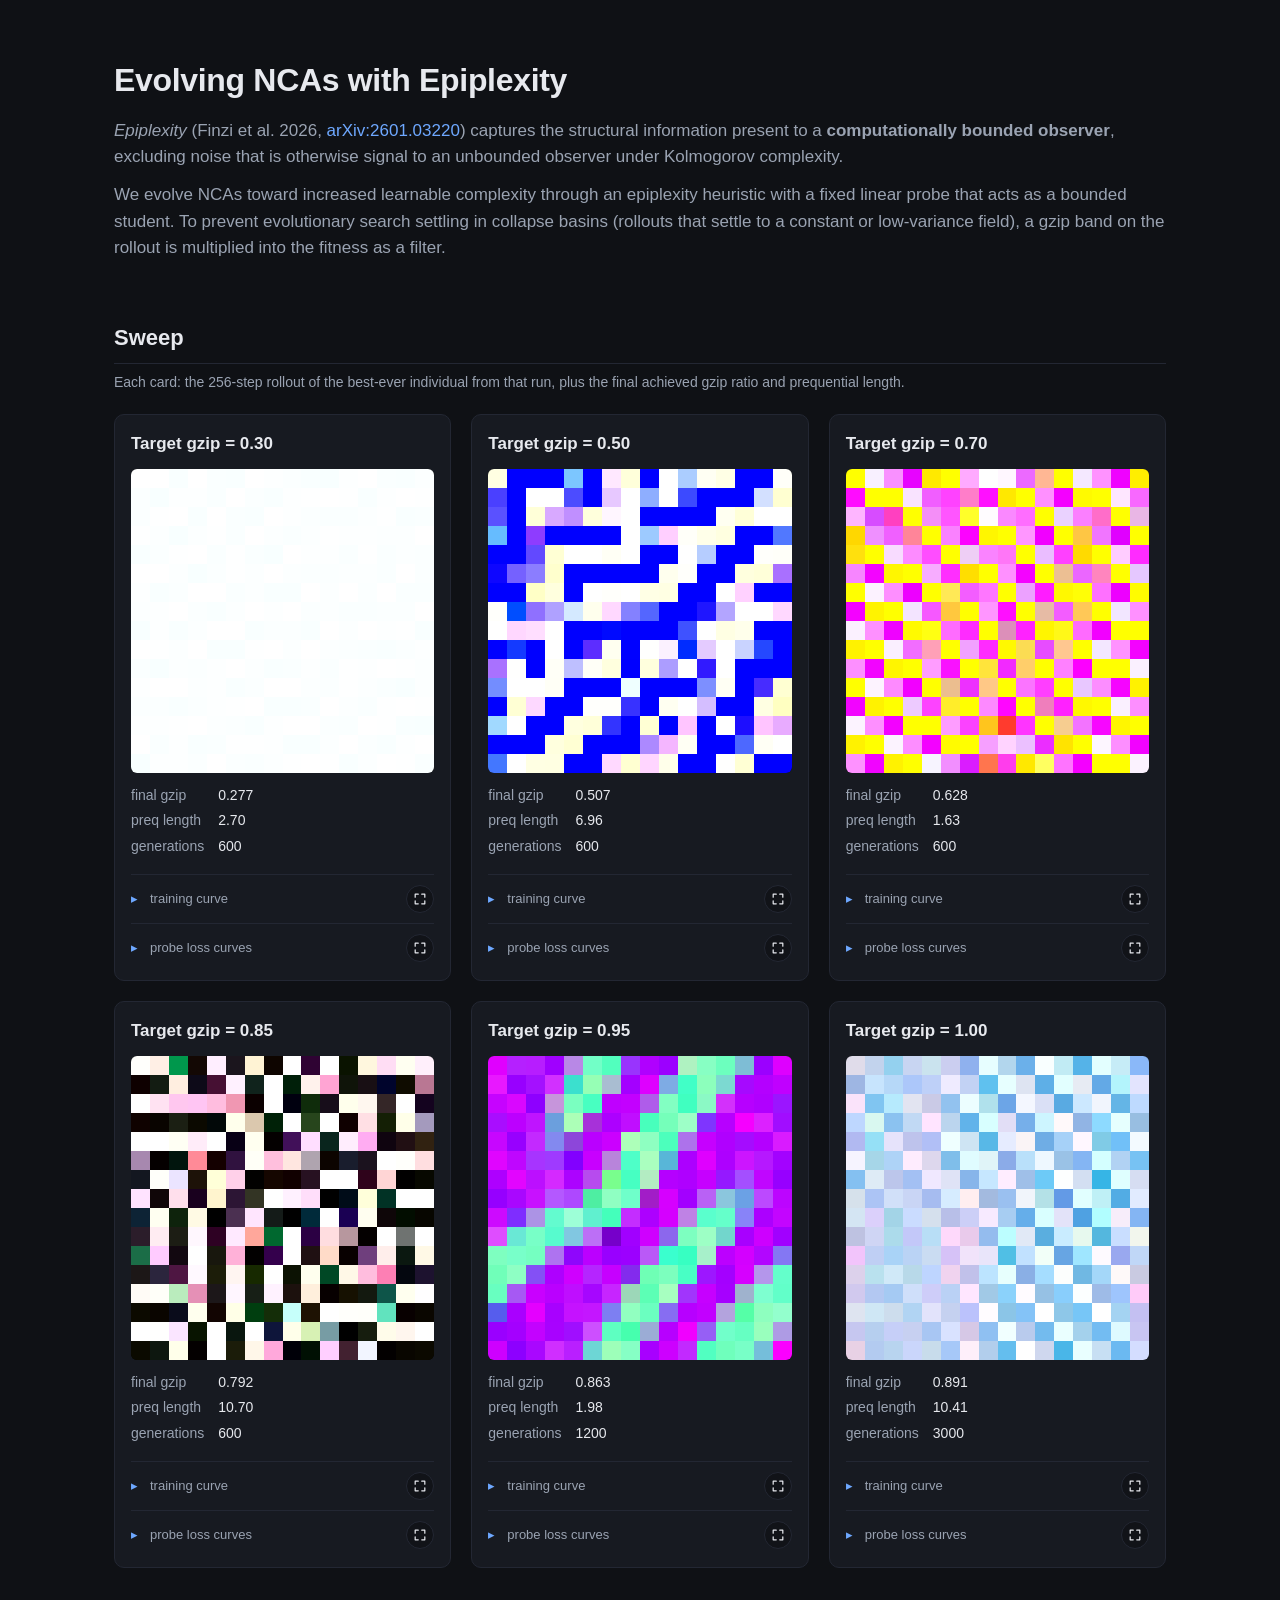
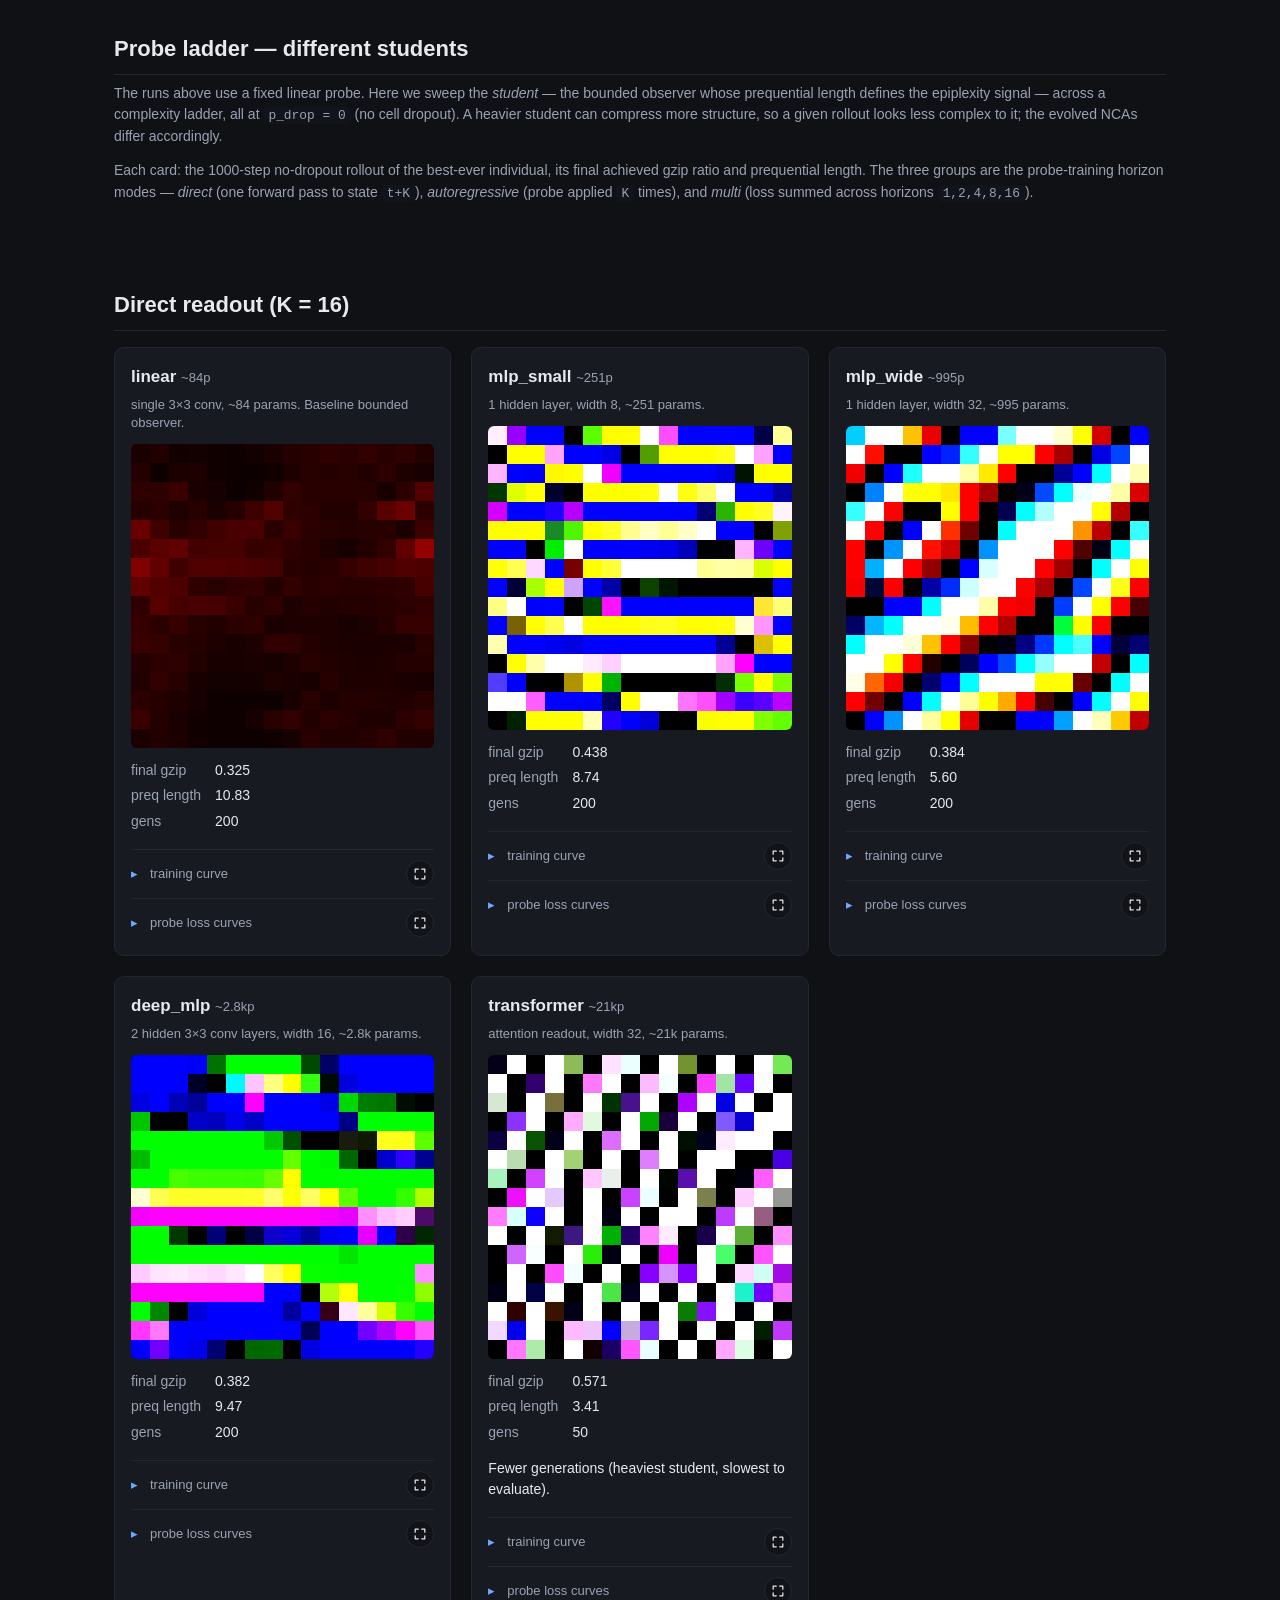
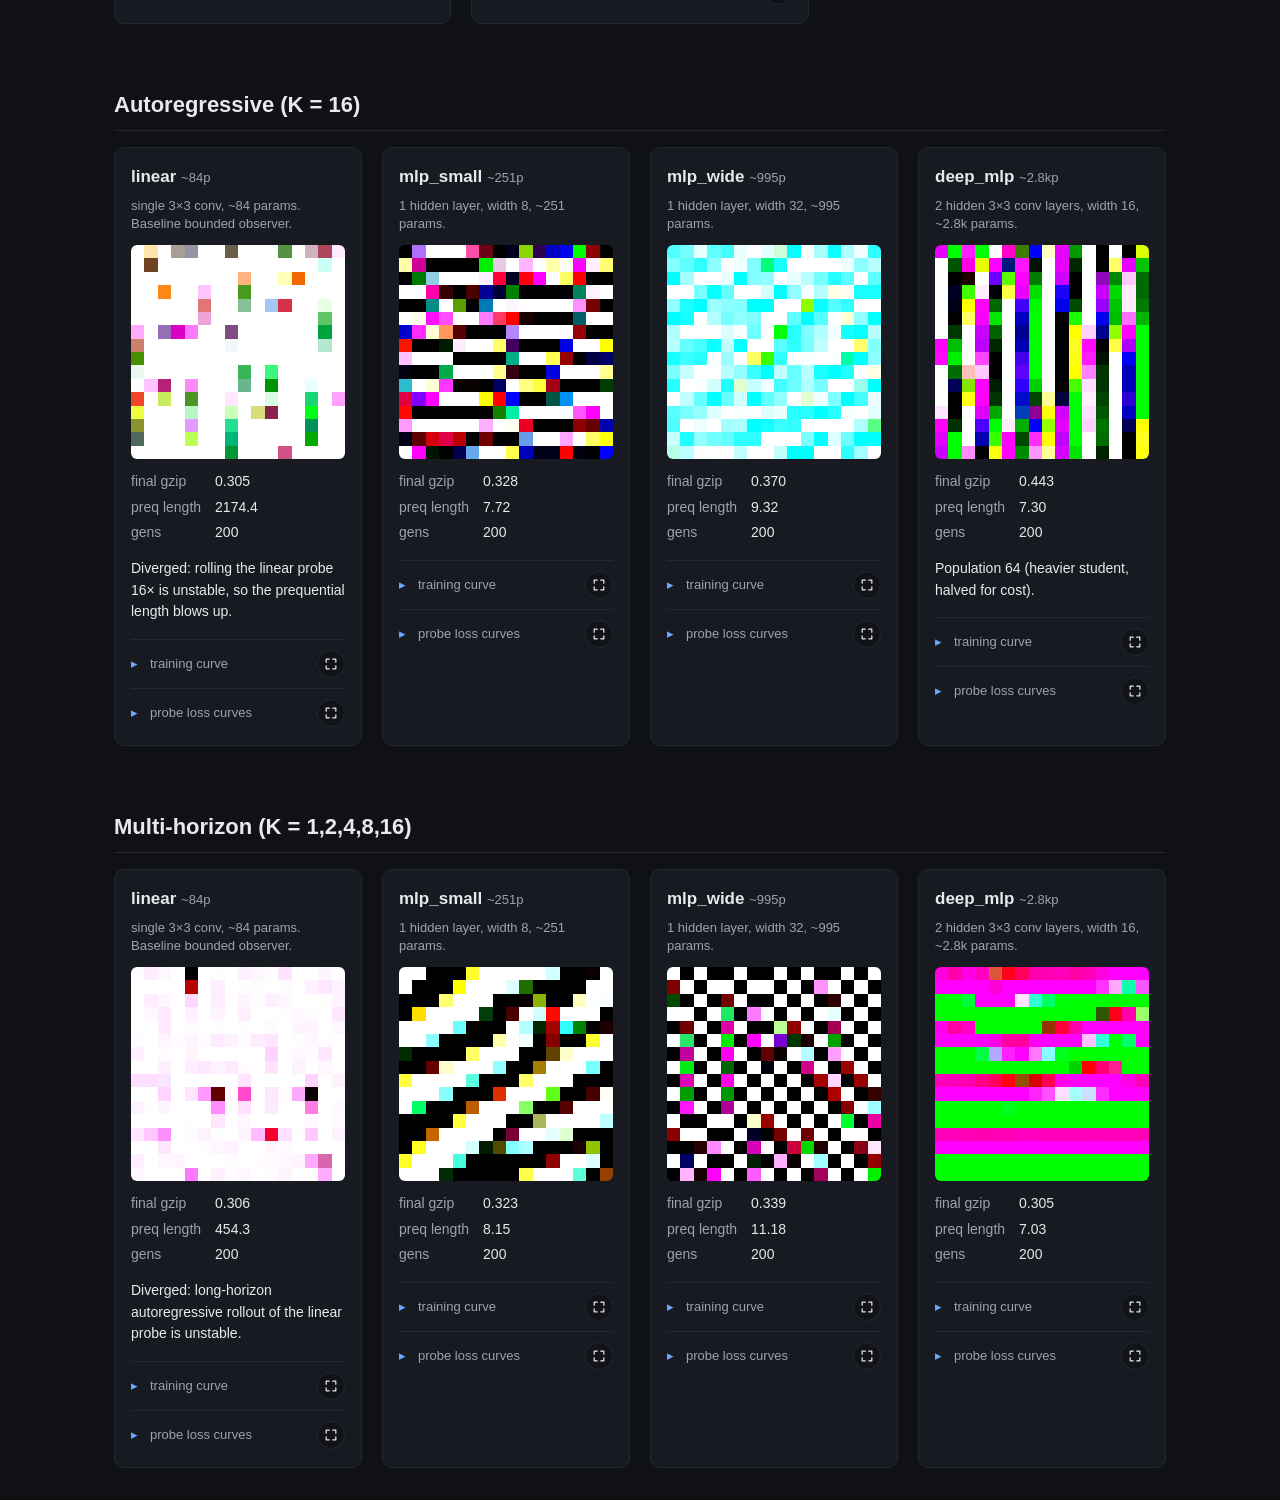
==== commit 814f75d3: "Move probe descriptions into cards" ====
--- a/index.html
+++ b/index.html
@@ -193,13 +193,6 @@
     (no cell dropout). A heavier student can compress more structure, so a given
     rollout looks less complex to it; the evolved NCAs differ accordingly.
   </p>
-  <ul>
-    <li><strong>linear</strong> &mdash; single 3&times;3 conv, ~84 params. The baseline bounded observer.</li>
-    <li><strong>mlp_small</strong> &mdash; 1 hidden layer, width 8, ~251 params.</li>
-    <li><strong>mlp_wide</strong> &mdash; 1 hidden layer, width 32, ~995 params.</li>
-    <li><strong>deep_mlp</strong> &mdash; 2 hidden 3&times;3 conv layers, width 16, ~2.8k params.</li>
-    <li><strong>transformer</strong> &mdash; attention readout, width 32, ~21k params.</li>
-  </ul>
   <p class="hint">
     Each card: the 1000-step no-dropout rollout of the best-ever individual,
     its final achieved gzip ratio and prequential length. The three groups are
@@ -215,6 +208,7 @@
 
     <article class="card">
       <h3>linear <span class="extra-inline">~84p</span></h3>
+      <p class="probe-desc">single 3&times;3 conv, ~84 params. Baseline bounded observer.</p>
       <div class="player" data-gif="gifs/sweep_pdrop0/linear_direct.gif">
         <img src="gifs/sweep_pdrop0/linear_direct.gif" alt="linear, direct rollout" loading="lazy" />
         <div class="player-ctrls">
@@ -233,6 +227,7 @@
 
     <article class="card">
       <h3>mlp_small <span class="extra-inline">~251p</span></h3>
+      <p class="probe-desc">1 hidden layer, width 8, ~251 params.</p>
       <div class="player" data-gif="gifs/sweep_pdrop0/mlp_small_direct.gif">
         <img src="gifs/sweep_pdrop0/mlp_small_direct.gif" alt="mlp_small, direct rollout" loading="lazy" />
         <div class="player-ctrls">
@@ -251,6 +246,7 @@
 
     <article class="card">
       <h3>mlp_wide <span class="extra-inline">~995p</span></h3>
+      <p class="probe-desc">1 hidden layer, width 32, ~995 params.</p>
       <div class="player" data-gif="gifs/sweep_pdrop0/mlp_wide_direct.gif">
         <img src="gifs/sweep_pdrop0/mlp_wide_direct.gif" alt="mlp_wide, direct rollout" loading="lazy" />
         <div class="player-ctrls">
@@ -269,6 +265,7 @@
 
     <article class="card">
       <h3>deep_mlp <span class="extra-inline">~2.8kp</span></h3>
+      <p class="probe-desc">2 hidden 3&times;3 conv layers, width 16, ~2.8k params.</p>
       <div class="player" data-gif="gifs/sweep_pdrop0/deep_mlp_direct.gif">
         <img src="gifs/sweep_pdrop0/deep_mlp_direct.gif" alt="deep_mlp, direct rollout" loading="lazy" />
         <div class="player-ctrls">
@@ -287,6 +284,7 @@
 
     <article class="card">
       <h3>transformer <span class="extra-inline">~21kp</span></h3>
+      <p class="probe-desc">attention readout, width 32, ~21k params.</p>
       <div class="player" data-gif="gifs/sweep_pdrop0/transformer_direct.gif">
         <img src="gifs/sweep_pdrop0/transformer_direct.gif" alt="transformer, direct rollout" loading="lazy" />
         <div class="player-ctrls">
@@ -313,6 +311,7 @@
 
     <article class="card">
       <h3>linear <span class="extra-inline">~84p</span></h3>
+      <p class="probe-desc">single 3&times;3 conv, ~84 params. Baseline bounded observer.</p>
       <div class="player" data-gif="gifs/sweep_pdrop0/linear_ar.gif">
         <img src="gifs/sweep_pdrop0/linear_ar.gif" alt="linear, autoregressive rollout" loading="lazy" />
         <div class="player-ctrls">
@@ -332,6 +331,7 @@
 
     <article class="card">
       <h3>mlp_small <span class="extra-inline">~251p</span></h3>
+      <p class="probe-desc">1 hidden layer, width 8, ~251 params.</p>
       <div class="player" data-gif="gifs/sweep_pdrop0/mlp_small_ar.gif">
         <img src="gifs/sweep_pdrop0/mlp_small_ar.gif" alt="mlp_small, autoregressive rollout" loading="lazy" />
         <div class="player-ctrls">
@@ -350,6 +350,7 @@
 
     <article class="card">
       <h3>mlp_wide <span class="extra-inline">~995p</span></h3>
+      <p class="probe-desc">1 hidden layer, width 32, ~995 params.</p>
       <div class="player" data-gif="gifs/sweep_pdrop0/mlp_wide_ar.gif">
         <img src="gifs/sweep_pdrop0/mlp_wide_ar.gif" alt="mlp_wide, autoregressive rollout" loading="lazy" />
         <div class="player-ctrls">
@@ -368,6 +369,7 @@
 
     <article class="card">
       <h3>deep_mlp <span class="extra-inline">~2.8kp</span></h3>
+      <p class="probe-desc">2 hidden 3&times;3 conv layers, width 16, ~2.8k params.</p>
       <div class="player" data-gif="gifs/sweep_pdrop0/deep_mlp_ar.gif">
         <img src="gifs/sweep_pdrop0/deep_mlp_ar.gif" alt="deep_mlp, autoregressive rollout" loading="lazy" />
         <div class="player-ctrls">
@@ -394,6 +396,7 @@
 
     <article class="card">
       <h3>linear <span class="extra-inline">~84p</span></h3>
+      <p class="probe-desc">single 3&times;3 conv, ~84 params. Baseline bounded observer.</p>
       <div class="player" data-gif="gifs/sweep_pdrop0/linear_multi.gif">
         <img src="gifs/sweep_pdrop0/linear_multi.gif" alt="linear, multi-horizon rollout" loading="lazy" />
         <div class="player-ctrls">
@@ -413,6 +416,7 @@
 
     <article class="card">
       <h3>mlp_small <span class="extra-inline">~251p</span></h3>
+      <p class="probe-desc">1 hidden layer, width 8, ~251 params.</p>
       <div class="player" data-gif="gifs/sweep_pdrop0/mlp_small_multi.gif">
         <img src="gifs/sweep_pdrop0/mlp_small_multi.gif" alt="mlp_small, multi-horizon rollout" loading="lazy" />
         <div class="player-ctrls">
@@ -431,6 +435,7 @@
 
     <article class="card">
       <h3>mlp_wide <span class="extra-inline">~995p</span></h3>
+      <p class="probe-desc">1 hidden layer, width 32, ~995 params.</p>
       <div class="player" data-gif="gifs/sweep_pdrop0/mlp_wide_multi.gif">
         <img src="gifs/sweep_pdrop0/mlp_wide_multi.gif" alt="mlp_wide, multi-horizon rollout" loading="lazy" />
         <div class="player-ctrls">
@@ -449,6 +454,7 @@
 
     <article class="card">
       <h3>deep_mlp <span class="extra-inline">~2.8kp</span></h3>
+      <p class="probe-desc">2 hidden 3&times;3 conv layers, width 16, ~2.8k params.</p>
       <div class="player" data-gif="gifs/sweep_pdrop0/deep_mlp_multi.gif">
         <img src="gifs/sweep_pdrop0/deep_mlp_multi.gif" alt="deep_mlp, multi-horizon rollout" loading="lazy" />
         <div class="player-ctrls">
--- a/style.css
+++ b/style.css
@@ -184,6 +184,13 @@
 .card dt { color: var(--muted); }
 .card dd { margin: 0; font-variant-numeric: tabular-nums; }
 
+
+.probe-desc {
+  color: var(--muted);
+  font-size: 13px;
+  line-height: 1.4;
+  margin: -6px 0 12px;
+}
 .card .note {
   color: var(--fg);
   font-size: 14px;
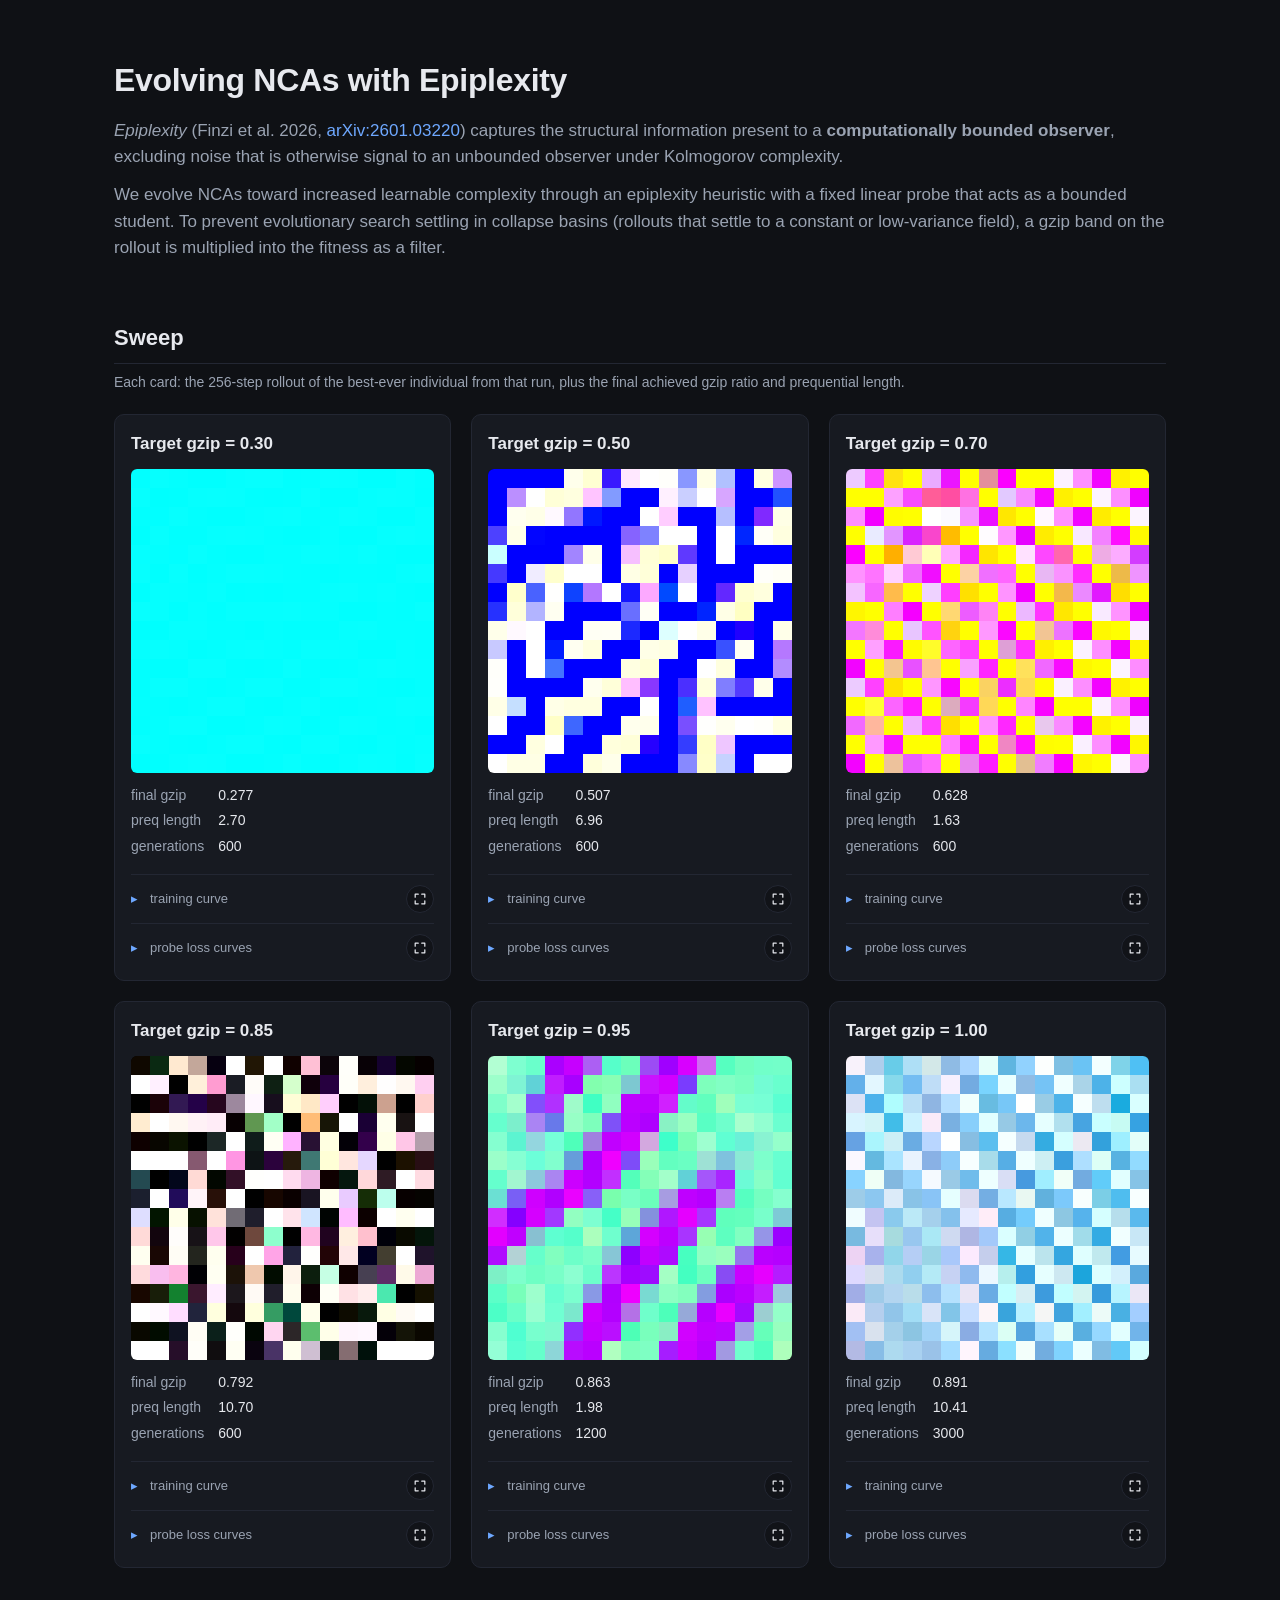
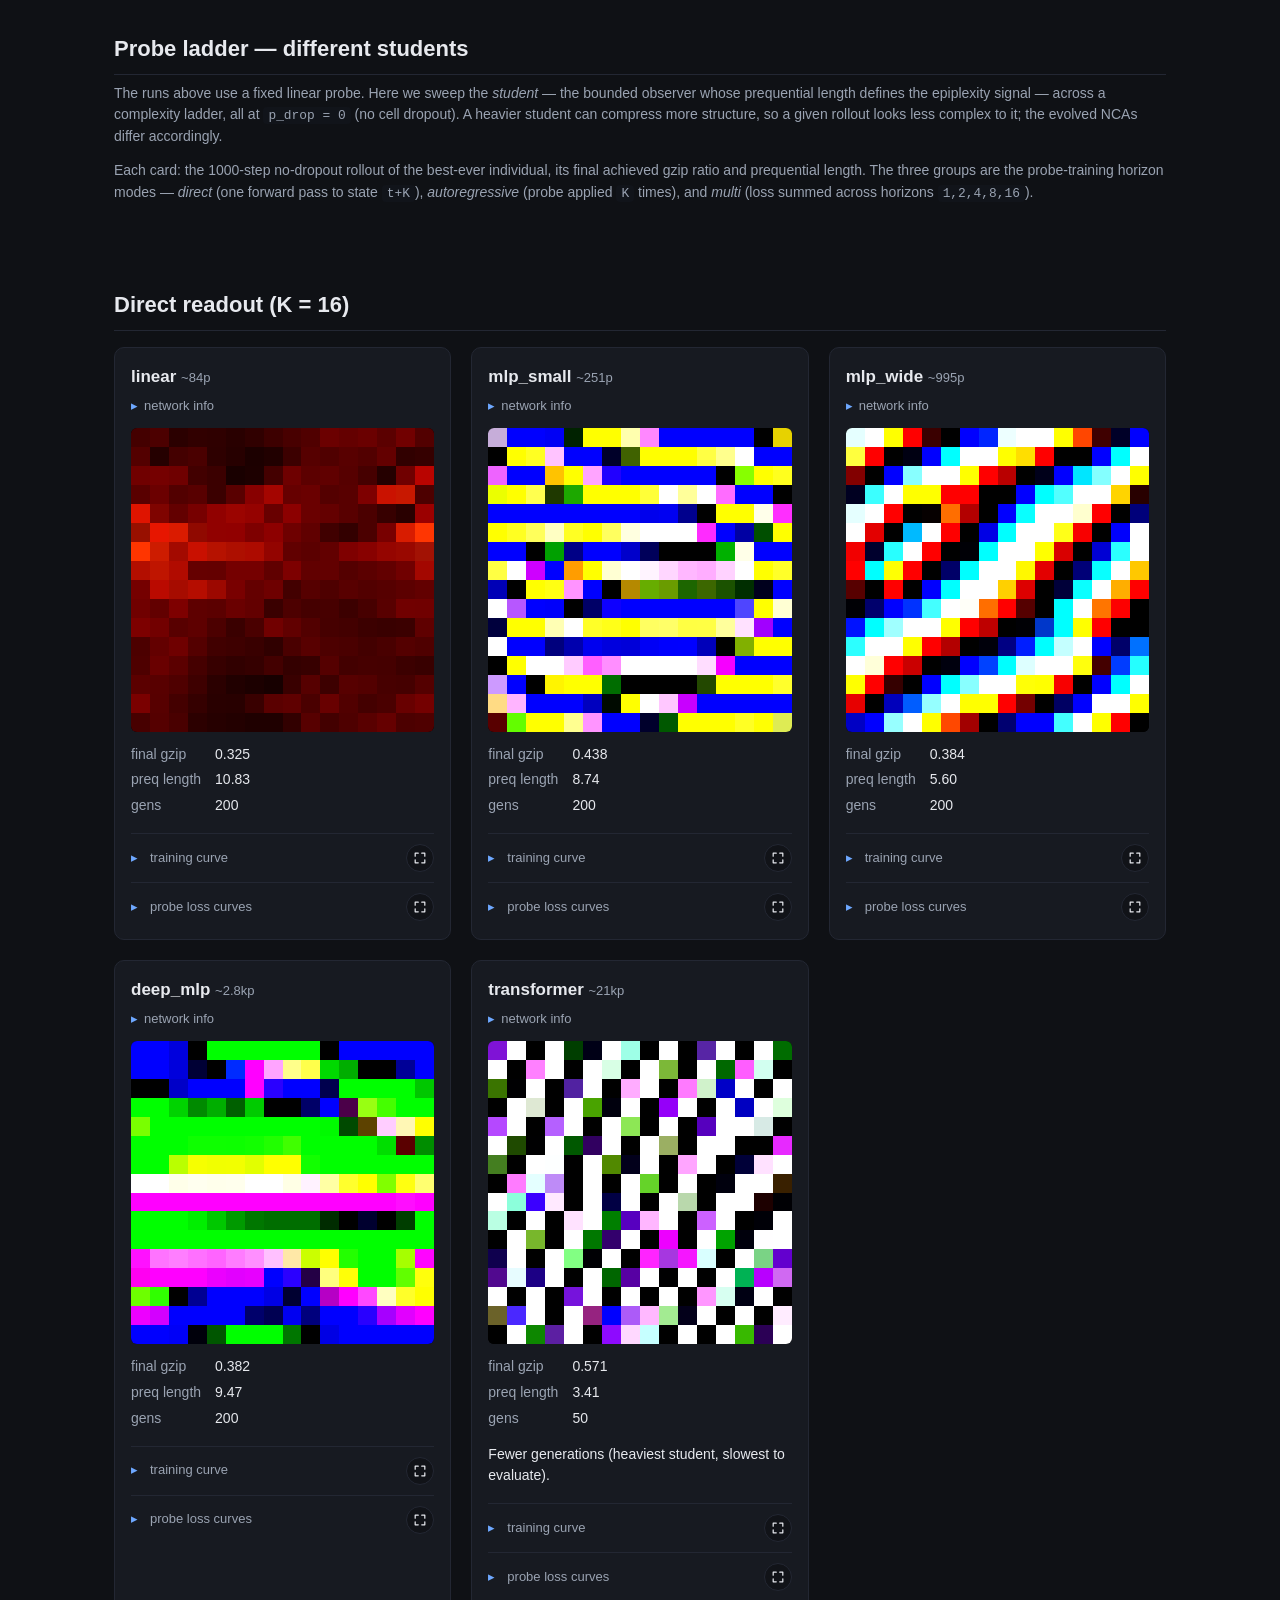
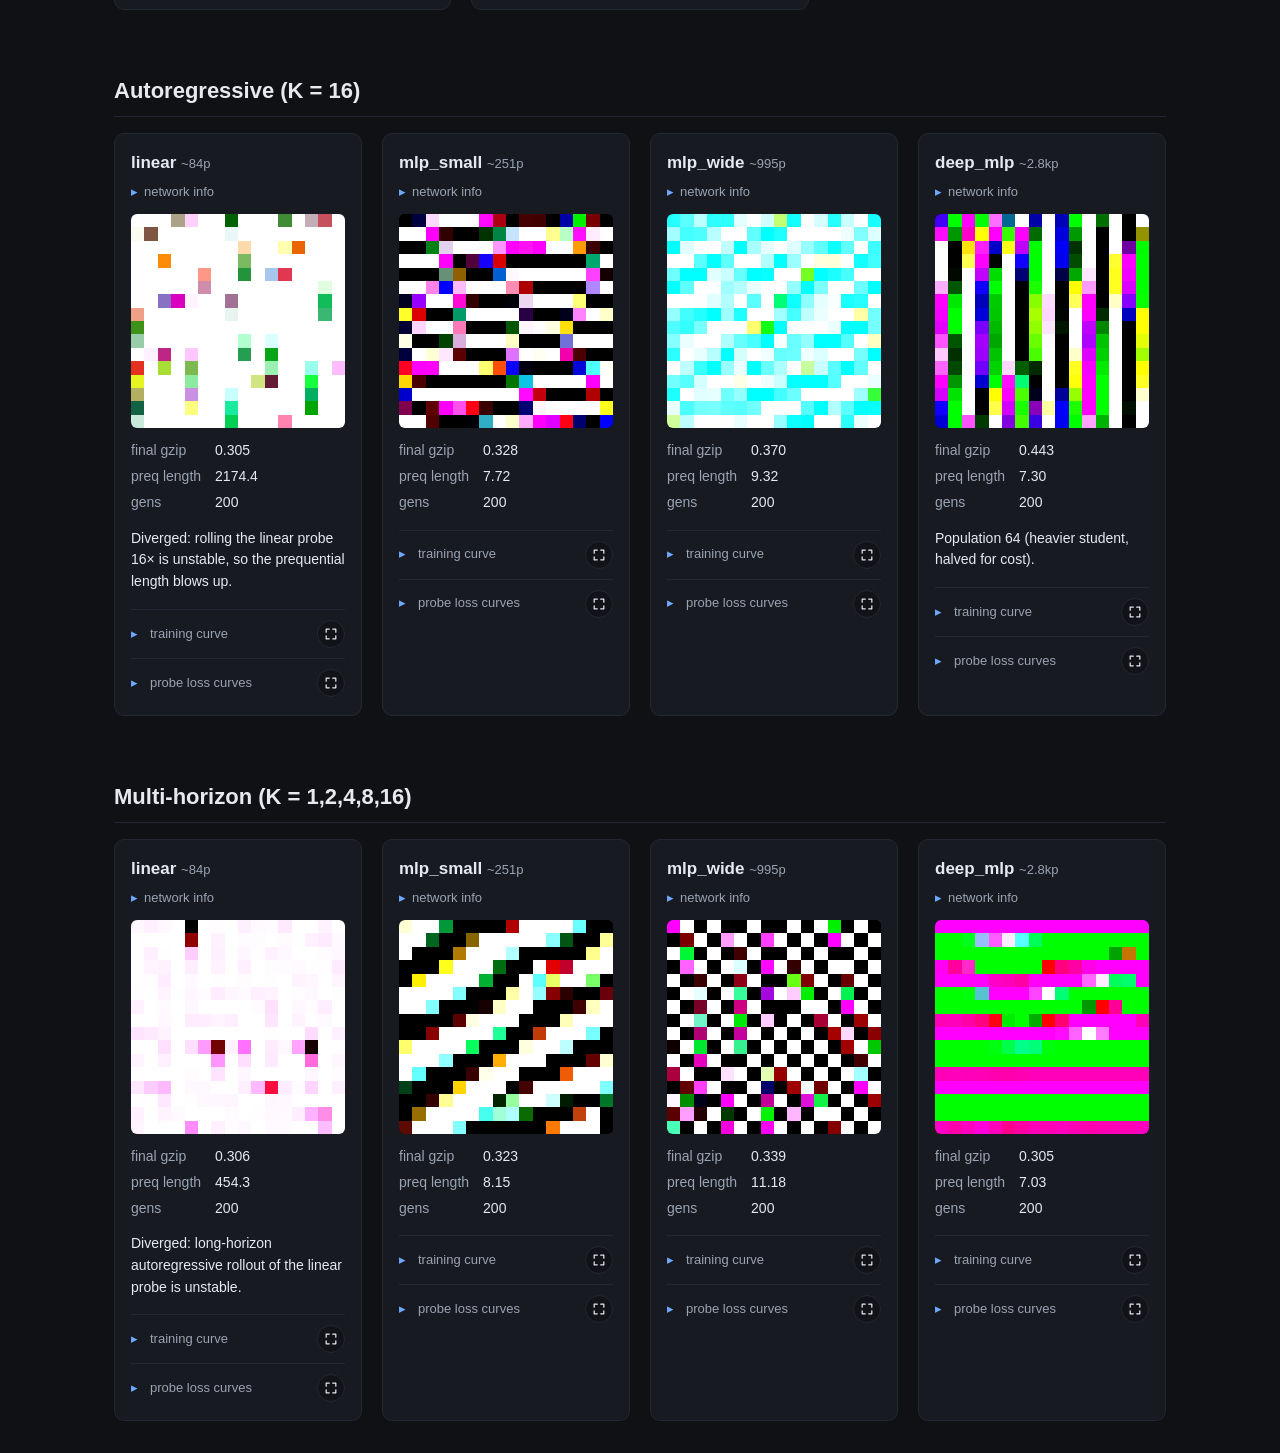
==== commit 8d548174: "Collapse network info by default" ====
--- a/index.html
+++ b/index.html
@@ -208,7 +208,7 @@
 
     <article class="card">
       <h3>linear <span class="extra-inline">~84p</span></h3>
-      <p class="probe-desc">single 3&times;3 conv, ~84 params. Baseline bounded observer.</p>
+      <details class="probe-info"><summary>network info</summary><p class="probe-desc">single 3&times;3 conv, ~84 params. Baseline bounded observer.</p></details>
       <div class="player" data-gif="gifs/sweep_pdrop0/linear_direct.gif">
         <img src="gifs/sweep_pdrop0/linear_direct.gif" alt="linear, direct rollout" loading="lazy" />
         <div class="player-ctrls">
@@ -227,7 +227,7 @@
 
     <article class="card">
       <h3>mlp_small <span class="extra-inline">~251p</span></h3>
-      <p class="probe-desc">1 hidden layer, width 8, ~251 params.</p>
+      <details class="probe-info"><summary>network info</summary><p class="probe-desc">1 hidden layer, width 8, ~251 params.</p></details>
       <div class="player" data-gif="gifs/sweep_pdrop0/mlp_small_direct.gif">
         <img src="gifs/sweep_pdrop0/mlp_small_direct.gif" alt="mlp_small, direct rollout" loading="lazy" />
         <div class="player-ctrls">
@@ -246,7 +246,7 @@
 
     <article class="card">
       <h3>mlp_wide <span class="extra-inline">~995p</span></h3>
-      <p class="probe-desc">1 hidden layer, width 32, ~995 params.</p>
+      <details class="probe-info"><summary>network info</summary><p class="probe-desc">1 hidden layer, width 32, ~995 params.</p></details>
       <div class="player" data-gif="gifs/sweep_pdrop0/mlp_wide_direct.gif">
         <img src="gifs/sweep_pdrop0/mlp_wide_direct.gif" alt="mlp_wide, direct rollout" loading="lazy" />
         <div class="player-ctrls">
@@ -265,7 +265,7 @@
 
     <article class="card">
       <h3>deep_mlp <span class="extra-inline">~2.8kp</span></h3>
-      <p class="probe-desc">2 hidden 3&times;3 conv layers, width 16, ~2.8k params.</p>
+      <details class="probe-info"><summary>network info</summary><p class="probe-desc">2 hidden 3&times;3 conv layers, width 16, ~2.8k params.</p></details>
       <div class="player" data-gif="gifs/sweep_pdrop0/deep_mlp_direct.gif">
         <img src="gifs/sweep_pdrop0/deep_mlp_direct.gif" alt="deep_mlp, direct rollout" loading="lazy" />
         <div class="player-ctrls">
@@ -284,7 +284,7 @@
 
     <article class="card">
       <h3>transformer <span class="extra-inline">~21kp</span></h3>
-      <p class="probe-desc">attention readout, width 32, ~21k params.</p>
+      <details class="probe-info"><summary>network info</summary><p class="probe-desc">attention readout, width 32, ~21k params.</p></details>
       <div class="player" data-gif="gifs/sweep_pdrop0/transformer_direct.gif">
         <img src="gifs/sweep_pdrop0/transformer_direct.gif" alt="transformer, direct rollout" loading="lazy" />
         <div class="player-ctrls">
@@ -311,7 +311,7 @@
 
     <article class="card">
       <h3>linear <span class="extra-inline">~84p</span></h3>
-      <p class="probe-desc">single 3&times;3 conv, ~84 params. Baseline bounded observer.</p>
+      <details class="probe-info"><summary>network info</summary><p class="probe-desc">single 3&times;3 conv, ~84 params. Baseline bounded observer.</p></details>
       <div class="player" data-gif="gifs/sweep_pdrop0/linear_ar.gif">
         <img src="gifs/sweep_pdrop0/linear_ar.gif" alt="linear, autoregressive rollout" loading="lazy" />
         <div class="player-ctrls">
@@ -331,7 +331,7 @@
 
     <article class="card">
       <h3>mlp_small <span class="extra-inline">~251p</span></h3>
-      <p class="probe-desc">1 hidden layer, width 8, ~251 params.</p>
+      <details class="probe-info"><summary>network info</summary><p class="probe-desc">1 hidden layer, width 8, ~251 params.</p></details>
       <div class="player" data-gif="gifs/sweep_pdrop0/mlp_small_ar.gif">
         <img src="gifs/sweep_pdrop0/mlp_small_ar.gif" alt="mlp_small, autoregressive rollout" loading="lazy" />
         <div class="player-ctrls">
@@ -350,7 +350,7 @@
 
     <article class="card">
       <h3>mlp_wide <span class="extra-inline">~995p</span></h3>
-      <p class="probe-desc">1 hidden layer, width 32, ~995 params.</p>
+      <details class="probe-info"><summary>network info</summary><p class="probe-desc">1 hidden layer, width 32, ~995 params.</p></details>
       <div class="player" data-gif="gifs/sweep_pdrop0/mlp_wide_ar.gif">
         <img src="gifs/sweep_pdrop0/mlp_wide_ar.gif" alt="mlp_wide, autoregressive rollout" loading="lazy" />
         <div class="player-ctrls">
@@ -369,7 +369,7 @@
 
     <article class="card">
       <h3>deep_mlp <span class="extra-inline">~2.8kp</span></h3>
-      <p class="probe-desc">2 hidden 3&times;3 conv layers, width 16, ~2.8k params.</p>
+      <details class="probe-info"><summary>network info</summary><p class="probe-desc">2 hidden 3&times;3 conv layers, width 16, ~2.8k params.</p></details>
       <div class="player" data-gif="gifs/sweep_pdrop0/deep_mlp_ar.gif">
         <img src="gifs/sweep_pdrop0/deep_mlp_ar.gif" alt="deep_mlp, autoregressive rollout" loading="lazy" />
         <div class="player-ctrls">
@@ -396,7 +396,7 @@
 
     <article class="card">
       <h3>linear <span class="extra-inline">~84p</span></h3>
-      <p class="probe-desc">single 3&times;3 conv, ~84 params. Baseline bounded observer.</p>
+      <details class="probe-info"><summary>network info</summary><p class="probe-desc">single 3&times;3 conv, ~84 params. Baseline bounded observer.</p></details>
       <div class="player" data-gif="gifs/sweep_pdrop0/linear_multi.gif">
         <img src="gifs/sweep_pdrop0/linear_multi.gif" alt="linear, multi-horizon rollout" loading="lazy" />
         <div class="player-ctrls">
@@ -416,7 +416,7 @@
 
     <article class="card">
       <h3>mlp_small <span class="extra-inline">~251p</span></h3>
-      <p class="probe-desc">1 hidden layer, width 8, ~251 params.</p>
+      <details class="probe-info"><summary>network info</summary><p class="probe-desc">1 hidden layer, width 8, ~251 params.</p></details>
       <div class="player" data-gif="gifs/sweep_pdrop0/mlp_small_multi.gif">
         <img src="gifs/sweep_pdrop0/mlp_small_multi.gif" alt="mlp_small, multi-horizon rollout" loading="lazy" />
         <div class="player-ctrls">
@@ -435,7 +435,7 @@
 
     <article class="card">
       <h3>mlp_wide <span class="extra-inline">~995p</span></h3>
-      <p class="probe-desc">1 hidden layer, width 32, ~995 params.</p>
+      <details class="probe-info"><summary>network info</summary><p class="probe-desc">1 hidden layer, width 32, ~995 params.</p></details>
       <div class="player" data-gif="gifs/sweep_pdrop0/mlp_wide_multi.gif">
         <img src="gifs/sweep_pdrop0/mlp_wide_multi.gif" alt="mlp_wide, multi-horizon rollout" loading="lazy" />
         <div class="player-ctrls">
@@ -454,7 +454,7 @@
 
     <article class="card">
       <h3>deep_mlp <span class="extra-inline">~2.8kp</span></h3>
-      <p class="probe-desc">2 hidden 3&times;3 conv layers, width 16, ~2.8k params.</p>
+      <details class="probe-info"><summary>network info</summary><p class="probe-desc">2 hidden 3&times;3 conv layers, width 16, ~2.8k params.</p></details>
       <div class="player" data-gif="gifs/sweep_pdrop0/deep_mlp_multi.gif">
         <img src="gifs/sweep_pdrop0/deep_mlp_multi.gif" alt="deep_mlp, multi-horizon rollout" loading="lazy" />
         <div class="player-ctrls">
--- a/style.css
+++ b/style.css
@@ -185,11 +185,36 @@
 .card dd { margin: 0; font-variant-numeric: tabular-nums; }
 
 
+.probe-info {
+  margin: -6px 0 12px;
+}
+
+.probe-info > summary {
+  cursor: pointer;
+  color: var(--muted);
+  font-size: 13px;
+  list-style: none;
+  user-select: none;
+}
+
+.probe-info > summary::-webkit-details-marker { display: none; }
+
+.probe-info > summary::before {
+  content: "\25B8";
+  display: inline-block;
+  width: 1em;
+  color: var(--accent);
+  transition: transform 0.15s ease;
+}
+
+.probe-info[open] > summary::before { transform: rotate(90deg); }
+.probe-info > summary:hover { color: var(--fg); }
+
 .probe-desc {
   color: var(--muted);
   font-size: 13px;
   line-height: 1.4;
-  margin: -6px 0 12px;
+  margin: 6px 0 0;
 }
 .card .note {
   color: var(--fg);
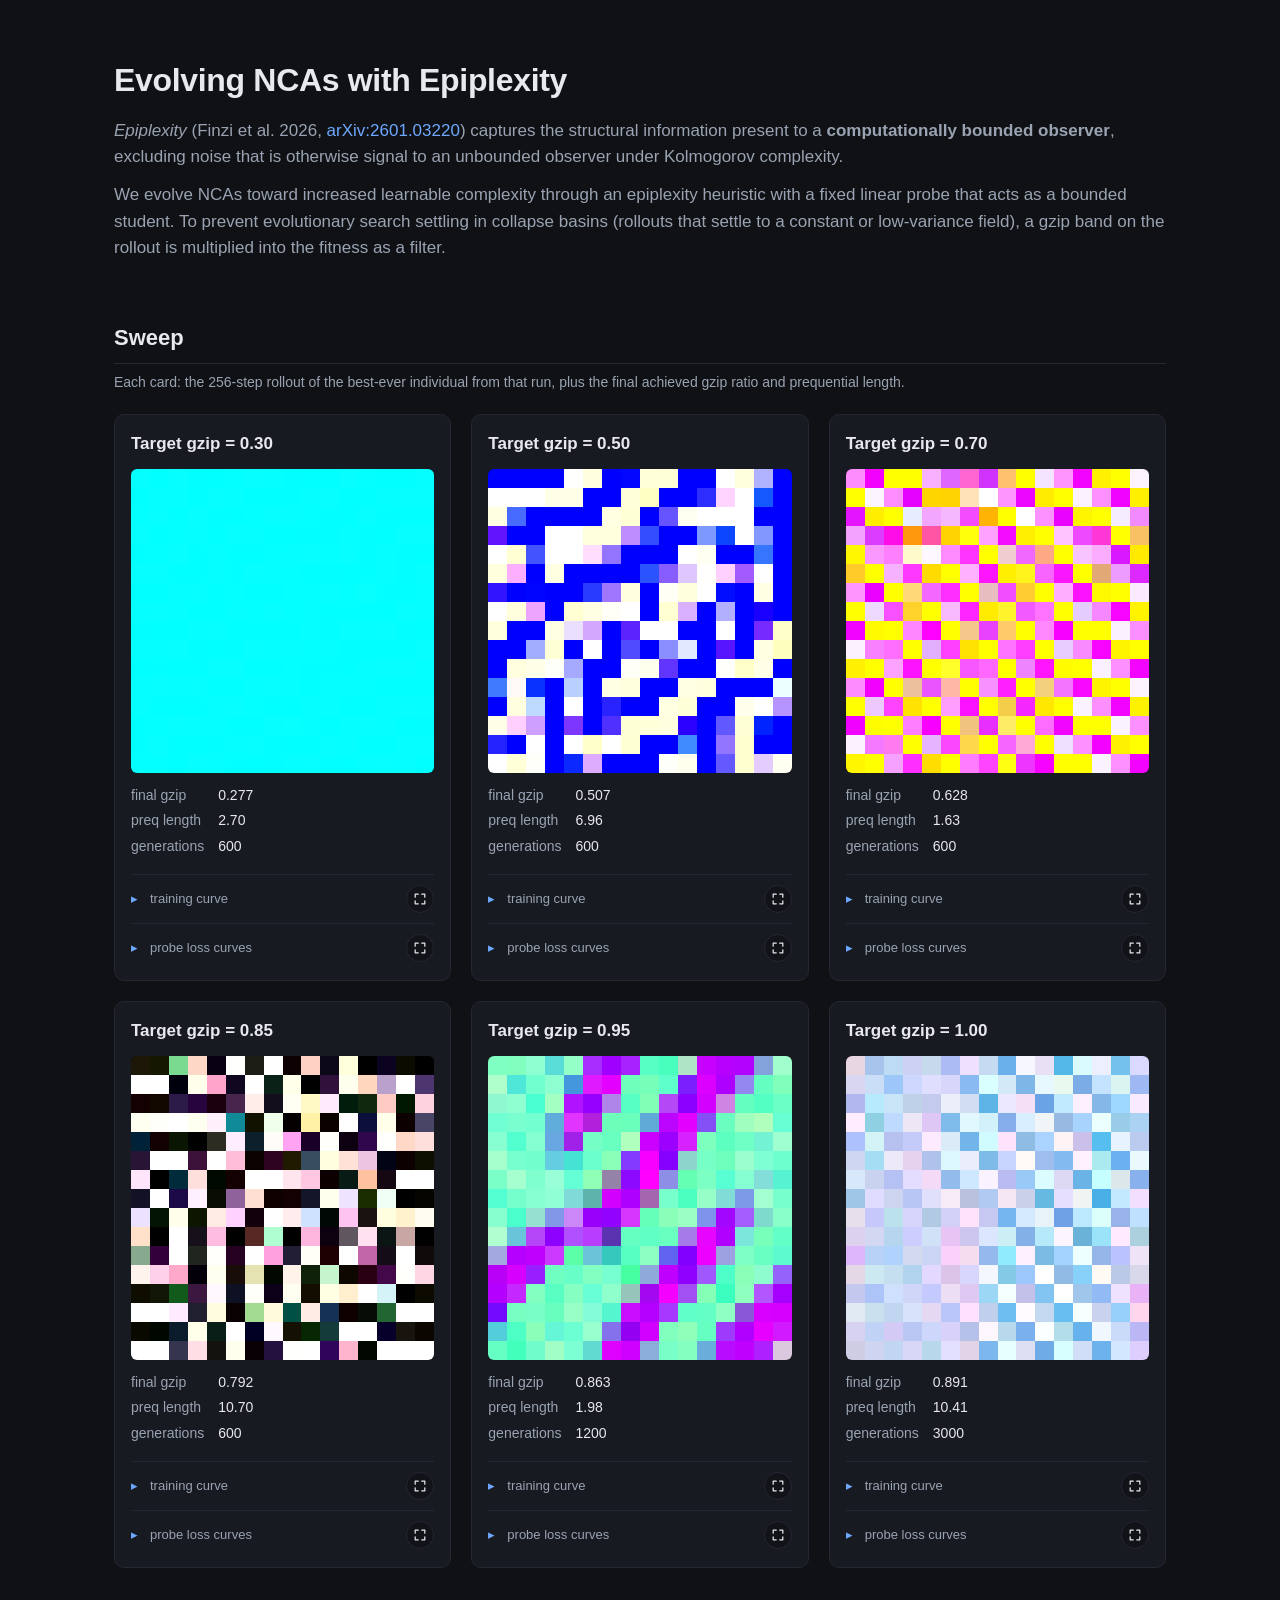
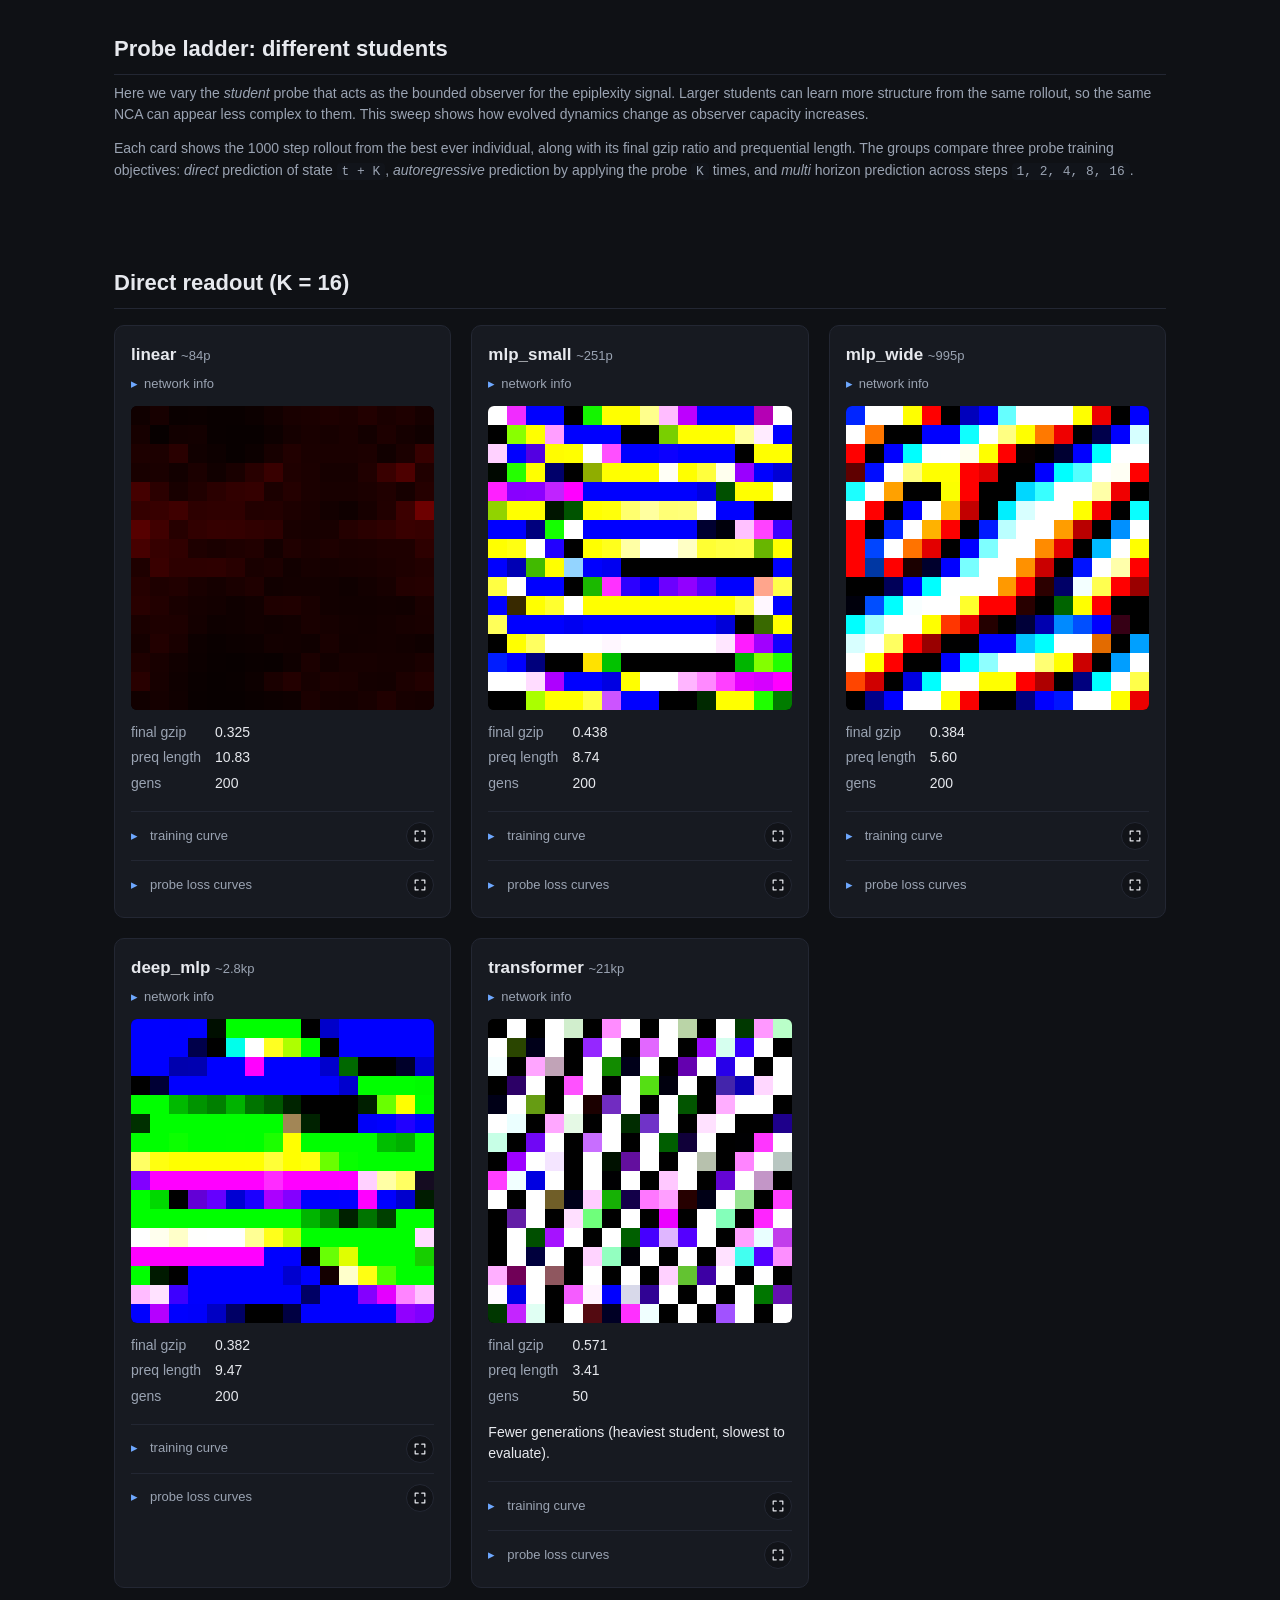
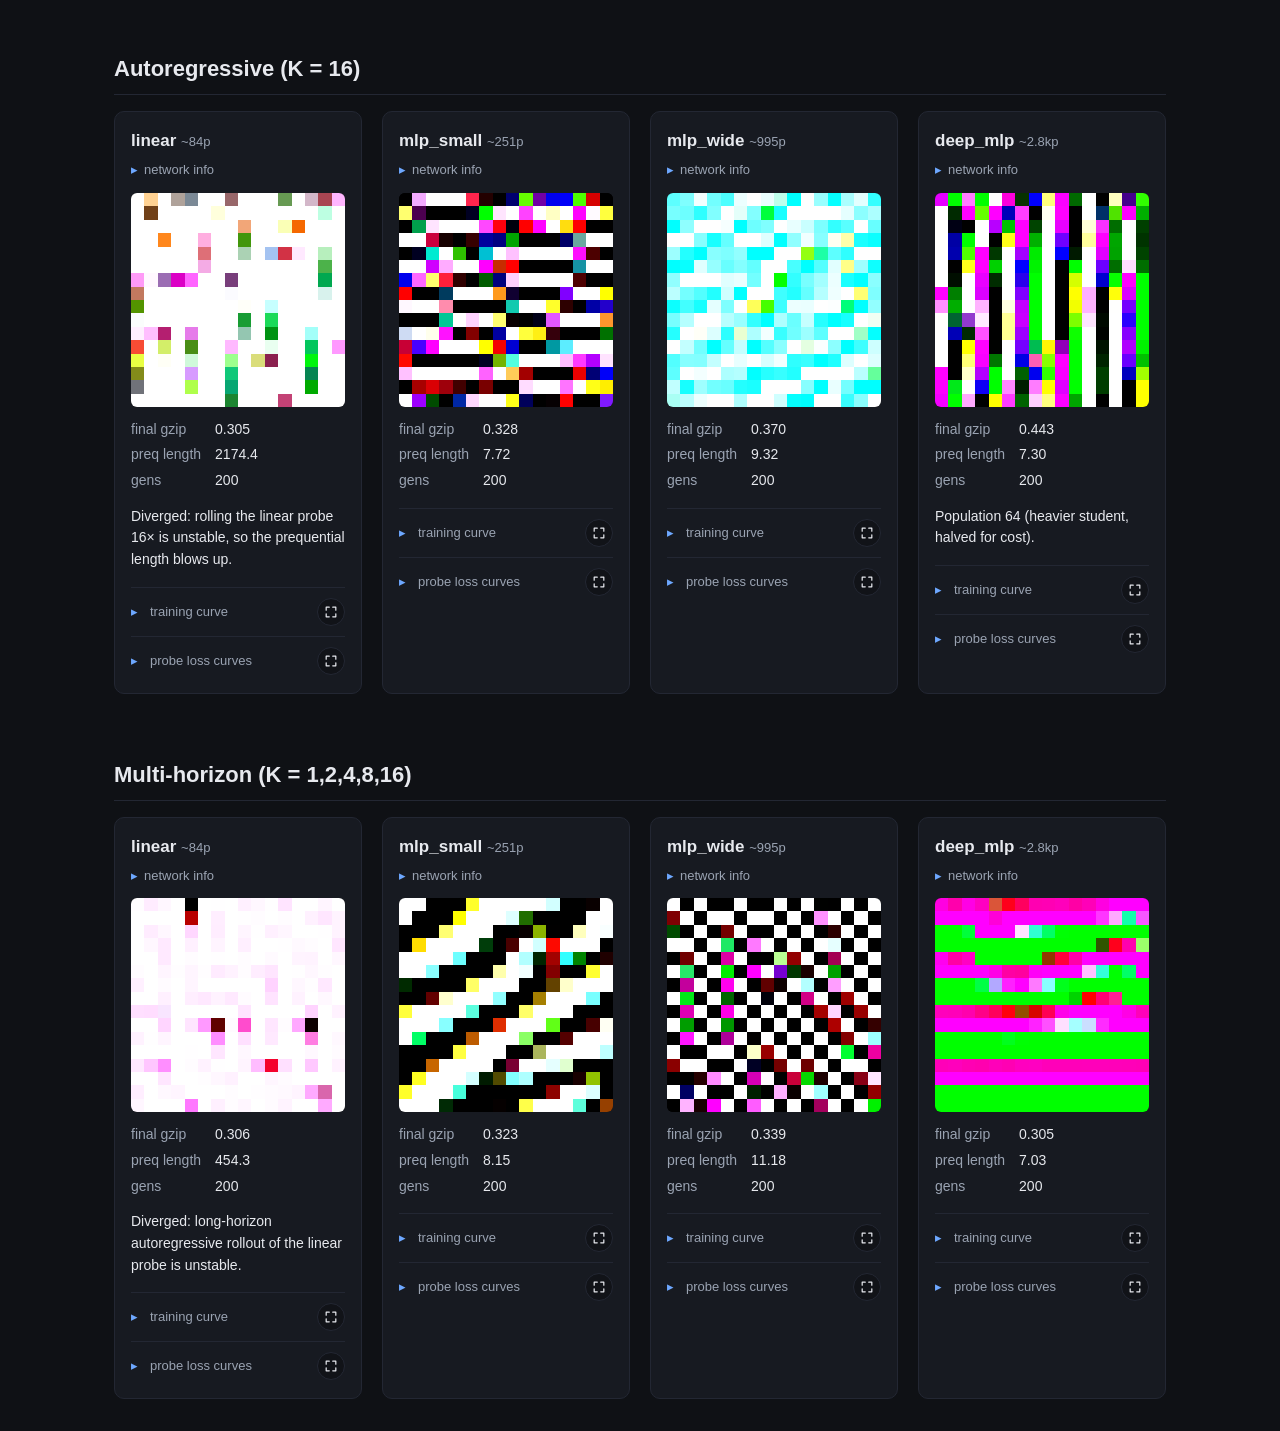
==== commit 428d53a6: "Refine probe ladder copy" ====
--- a/index.html
+++ b/index.html
@@ -185,20 +185,19 @@
 </section>
 
 <section class="methods">
-  <h2>Probe ladder &mdash; different students</h2>
+  <h2>Probe ladder: different students</h2>
   <p class="hint">
-    The runs above use a fixed linear probe. Here we sweep the <em>student</em>
-    &mdash; the bounded observer whose prequential length defines the epiplexity
-    signal &mdash; across a complexity ladder, all at <code>p_drop = 0</code>
-    (no cell dropout). A heavier student can compress more structure, so a given
-    rollout looks less complex to it; the evolved NCAs differ accordingly.
+    Here we vary the <em>student</em> probe that acts as the bounded observer for
+    the epiplexity signal. Larger students can learn more structure from the same
+    rollout, so the same NCA can appear less complex to them. This sweep shows
+    how evolved dynamics change as observer capacity increases.
   </p>
   <p class="hint">
-    Each card: the 1000-step no-dropout rollout of the best-ever individual,
-    its final achieved gzip ratio and prequential length. The three groups are
-    the probe-training horizon modes &mdash; <em>direct</em> (one forward pass to
-    state <code>t+K</code>), <em>autoregressive</em> (probe applied <code>K</code>
-    times), and <em>multi</em> (loss summed across horizons <code>1,2,4,8,16</code>).
+    Each card shows the 1000 step rollout from the best ever individual, along
+    with its final gzip ratio and prequential length. The groups compare three
+    probe training objectives: <em>direct</em> prediction of state <code>t + K</code>,
+    <em>autoregressive</em> prediction by applying the probe <code>K</code> times,
+    and <em>multi</em> horizon prediction across steps <code>1, 2, 4, 8, 16</code>.
   </p>
 </section>
 
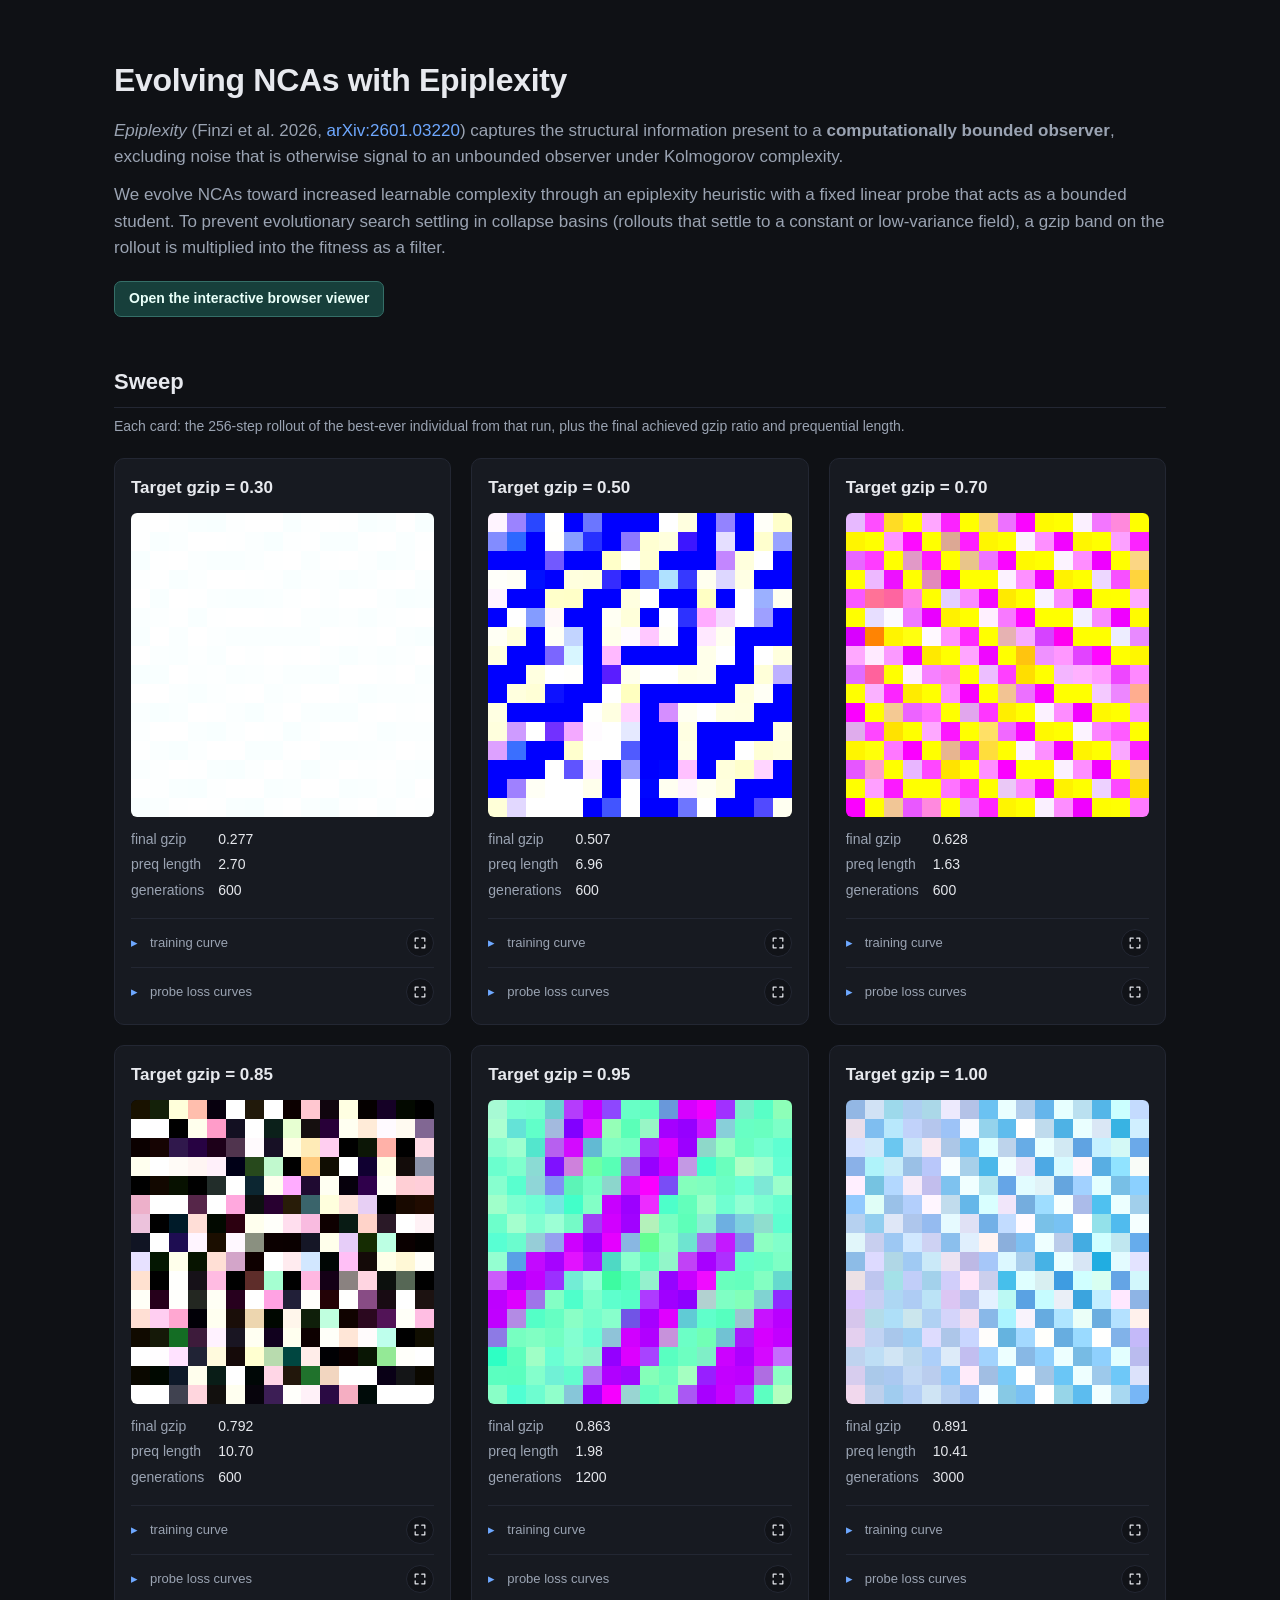
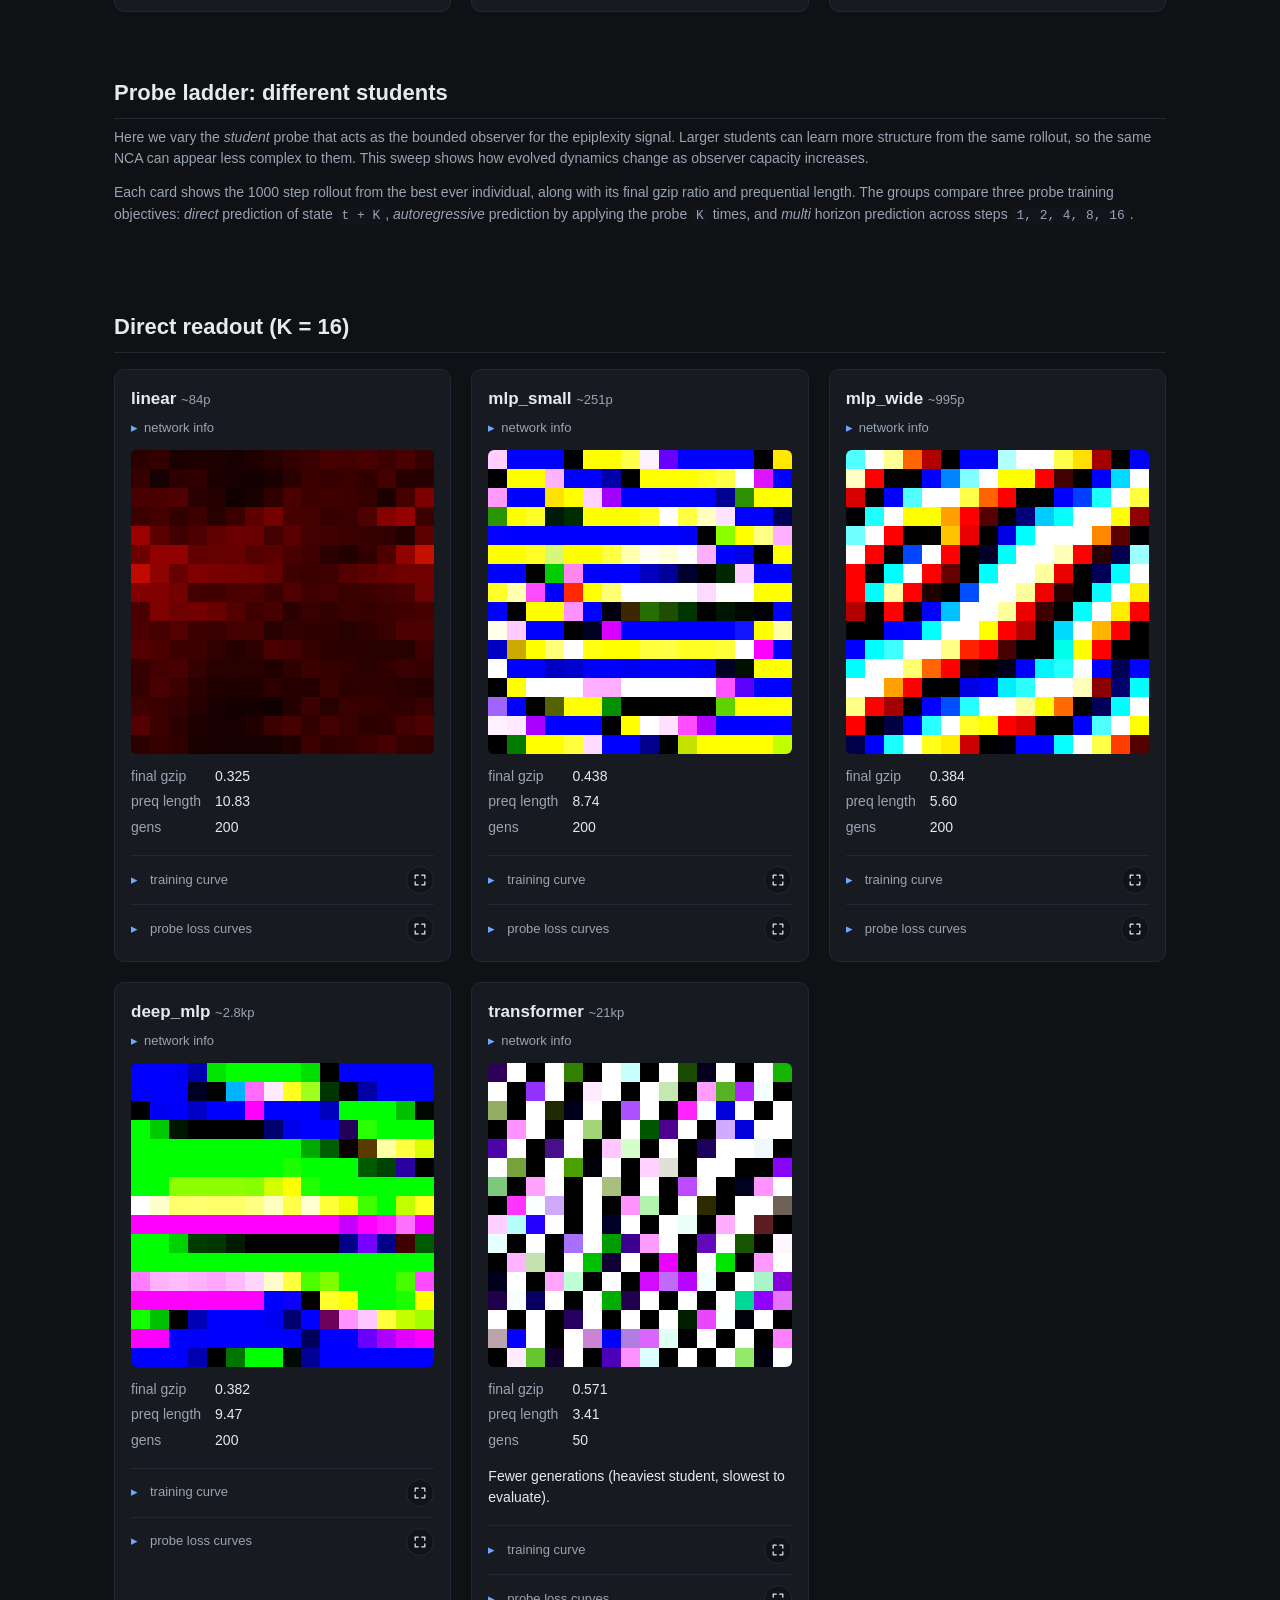
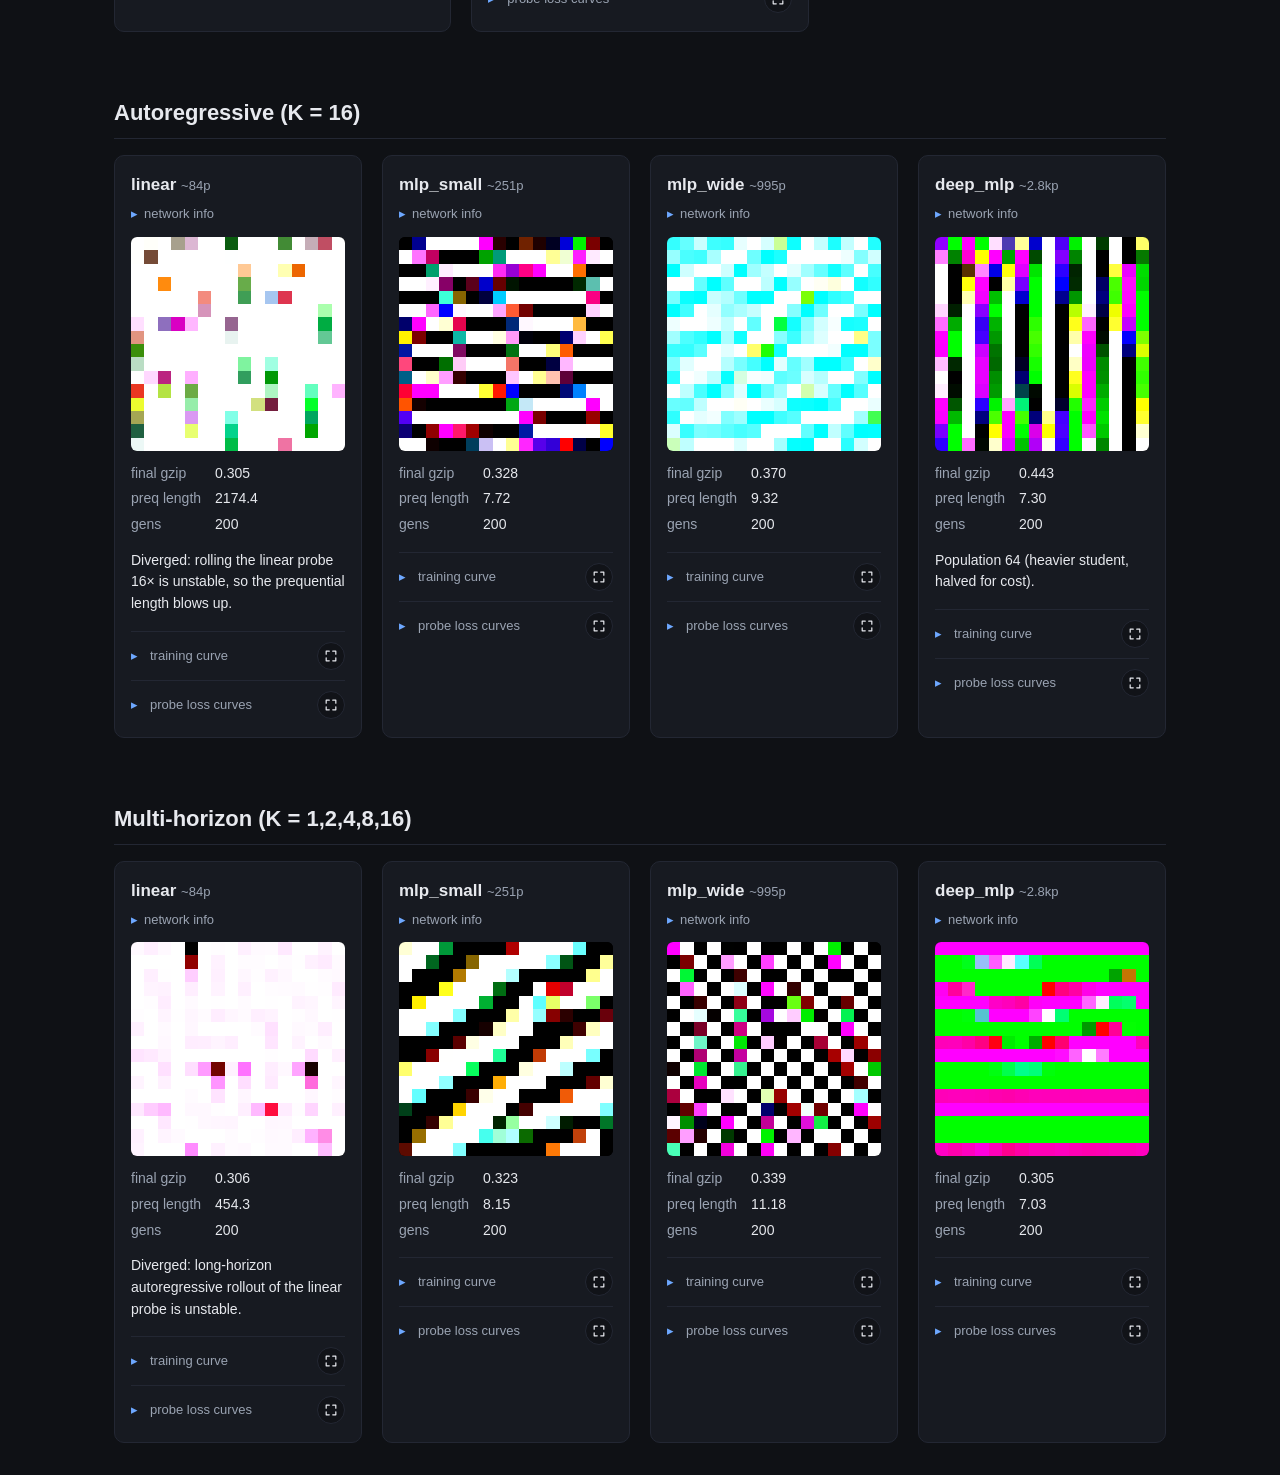
==== commit def8390d: "Add static NCA viewer" ====
--- a/index.html
+++ b/index.html
@@ -26,6 +26,9 @@
     (rollouts that settle to a constant or low-variance field), a gzip band
     on the rollout is multiplied into the fitness as a filter.
   </p>
+  <p class="viewer-cta">
+    <a class="viewer-link" href="viewer/">Open the interactive browser viewer</a>
+  </p>
 </header>
 
 <section class="gallery">
--- a/style.css
+++ b/style.css
@@ -67,6 +67,27 @@
   color: var(--muted);
   font-size: 14px;
   margin: 0;
+}
+.viewer-cta {
+  margin: 20px 0 0;
+}
+
+.viewer-link {
+  display: inline-flex;
+  align-items: center;
+  min-height: 36px;
+  border: 1px solid #356f68;
+  border-radius: 7px;
+  padding: 0 14px;
+  background: #173f3b;
+  color: #e9fff9;
+  font-size: 14px;
+  font-weight: 700;
+}
+
+.viewer-link:hover {
+  border-color: #5cb9ad;
+  text-decoration: none;
 }
 
 .methods ul,
